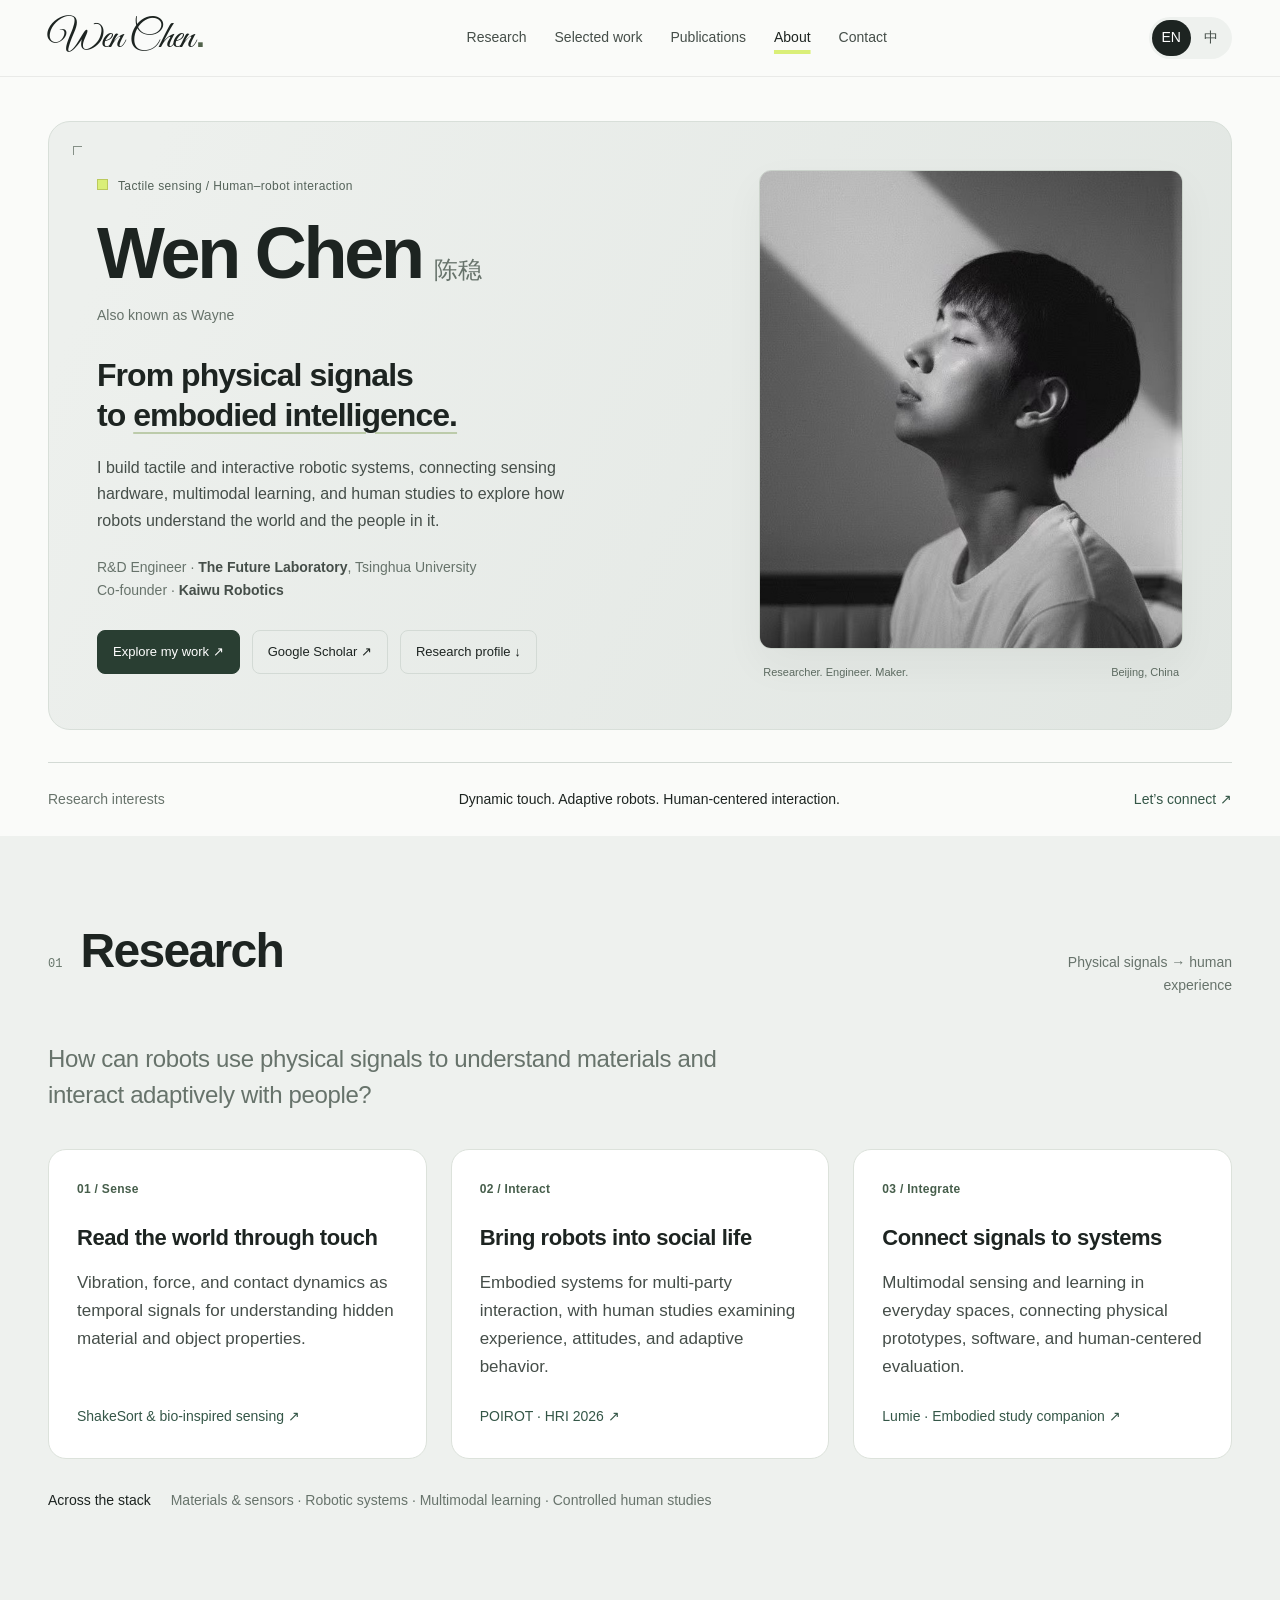
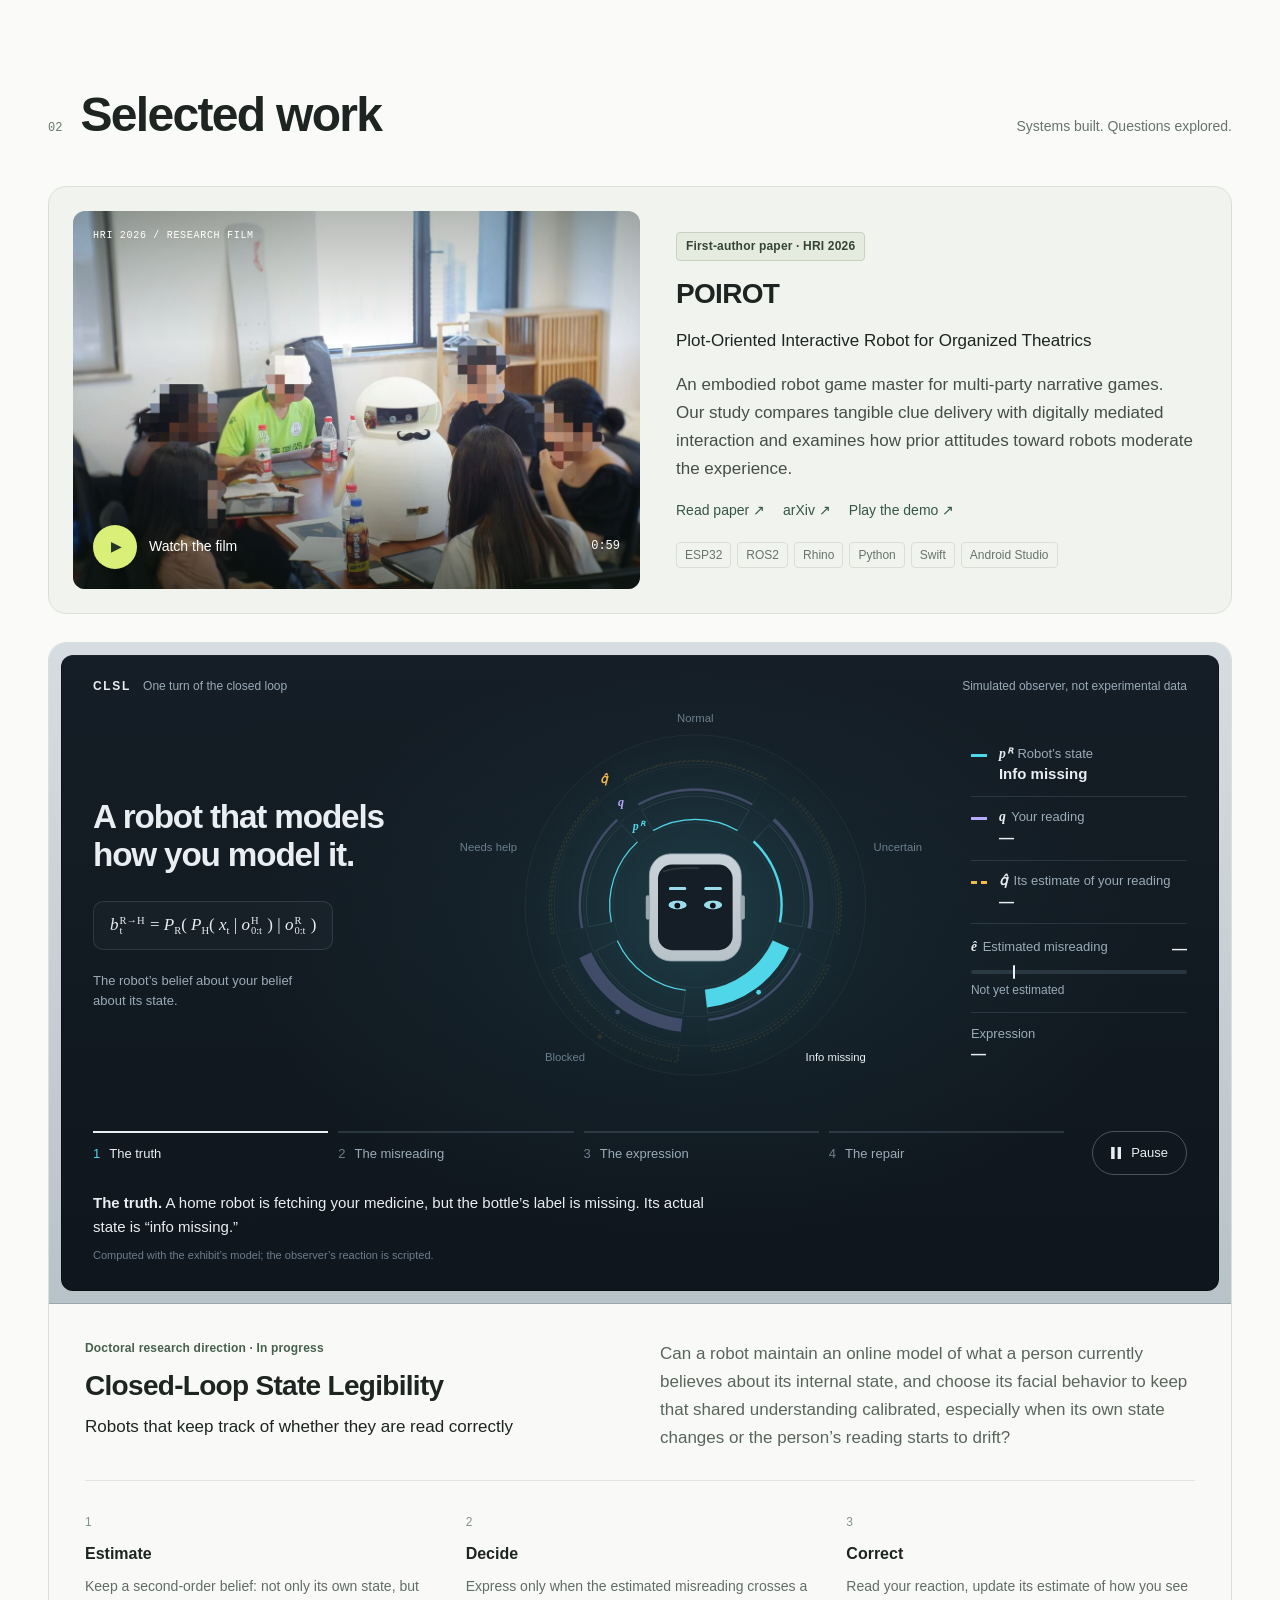
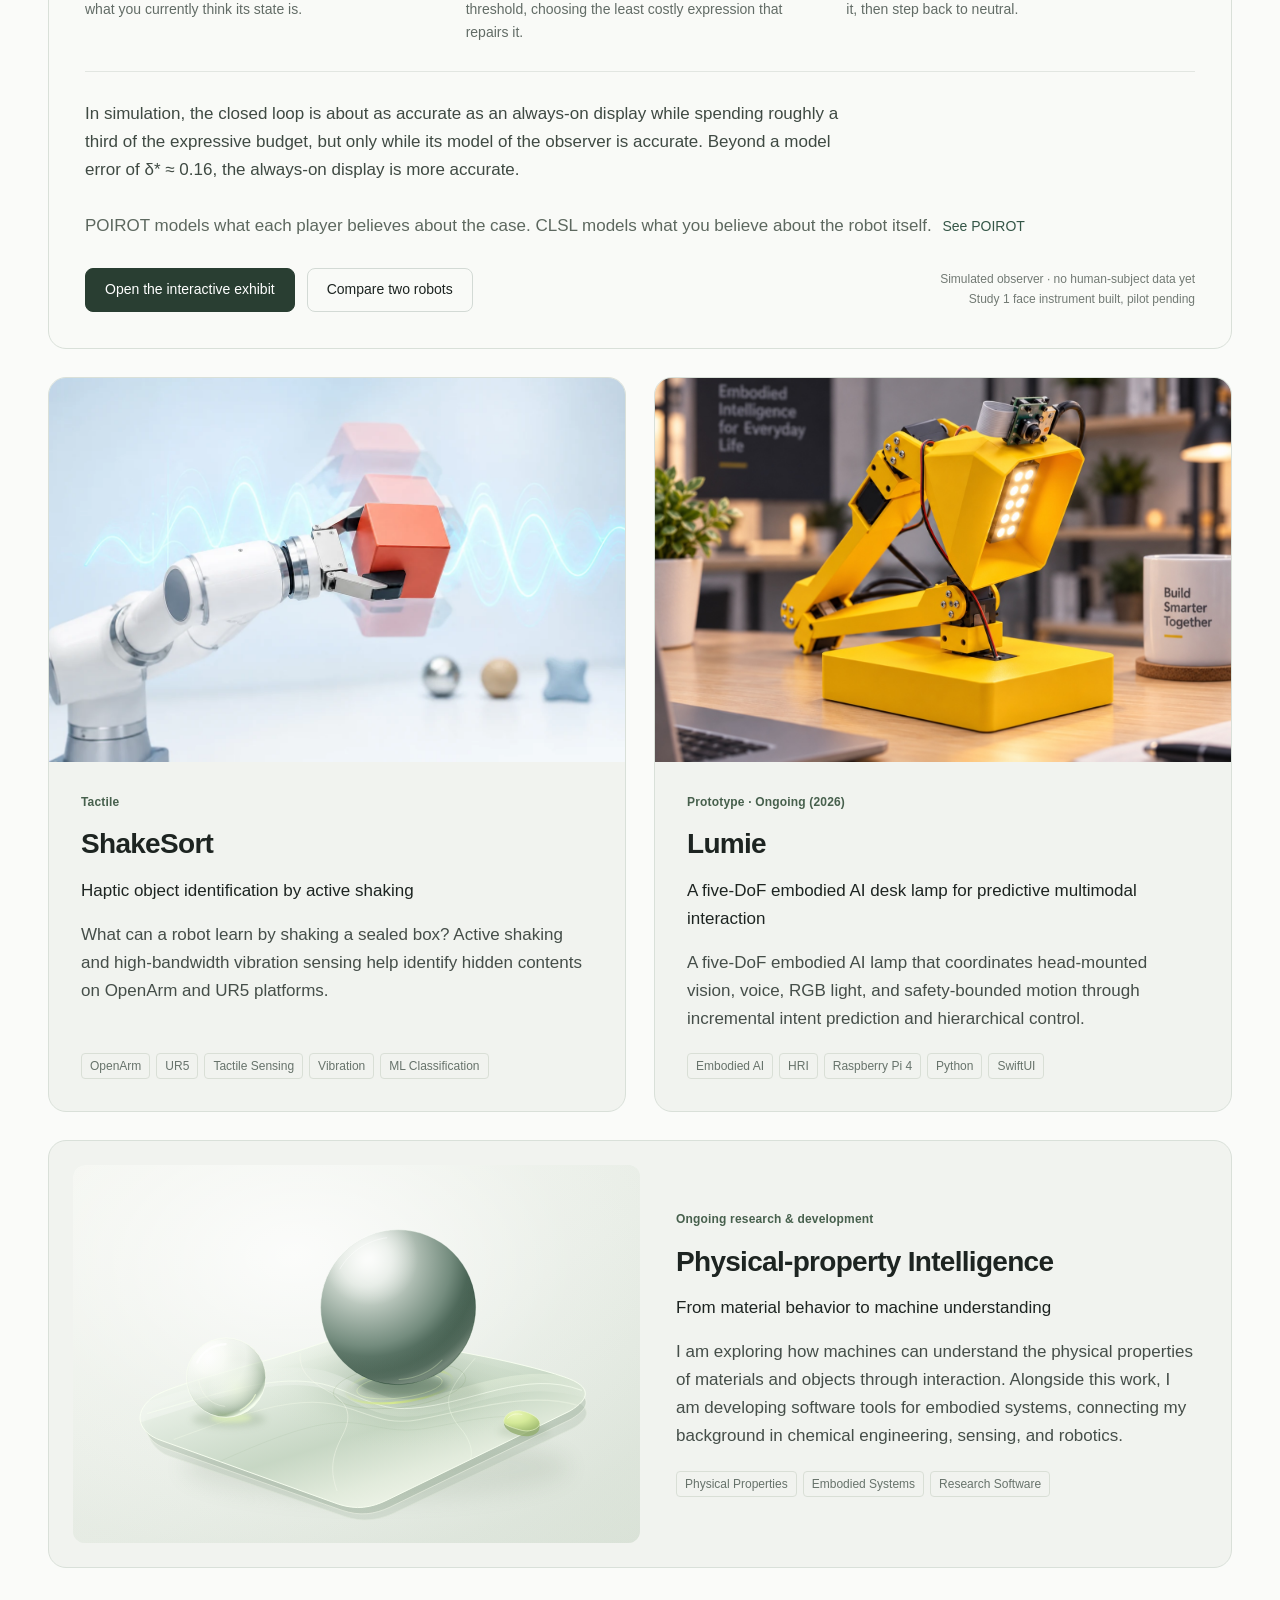
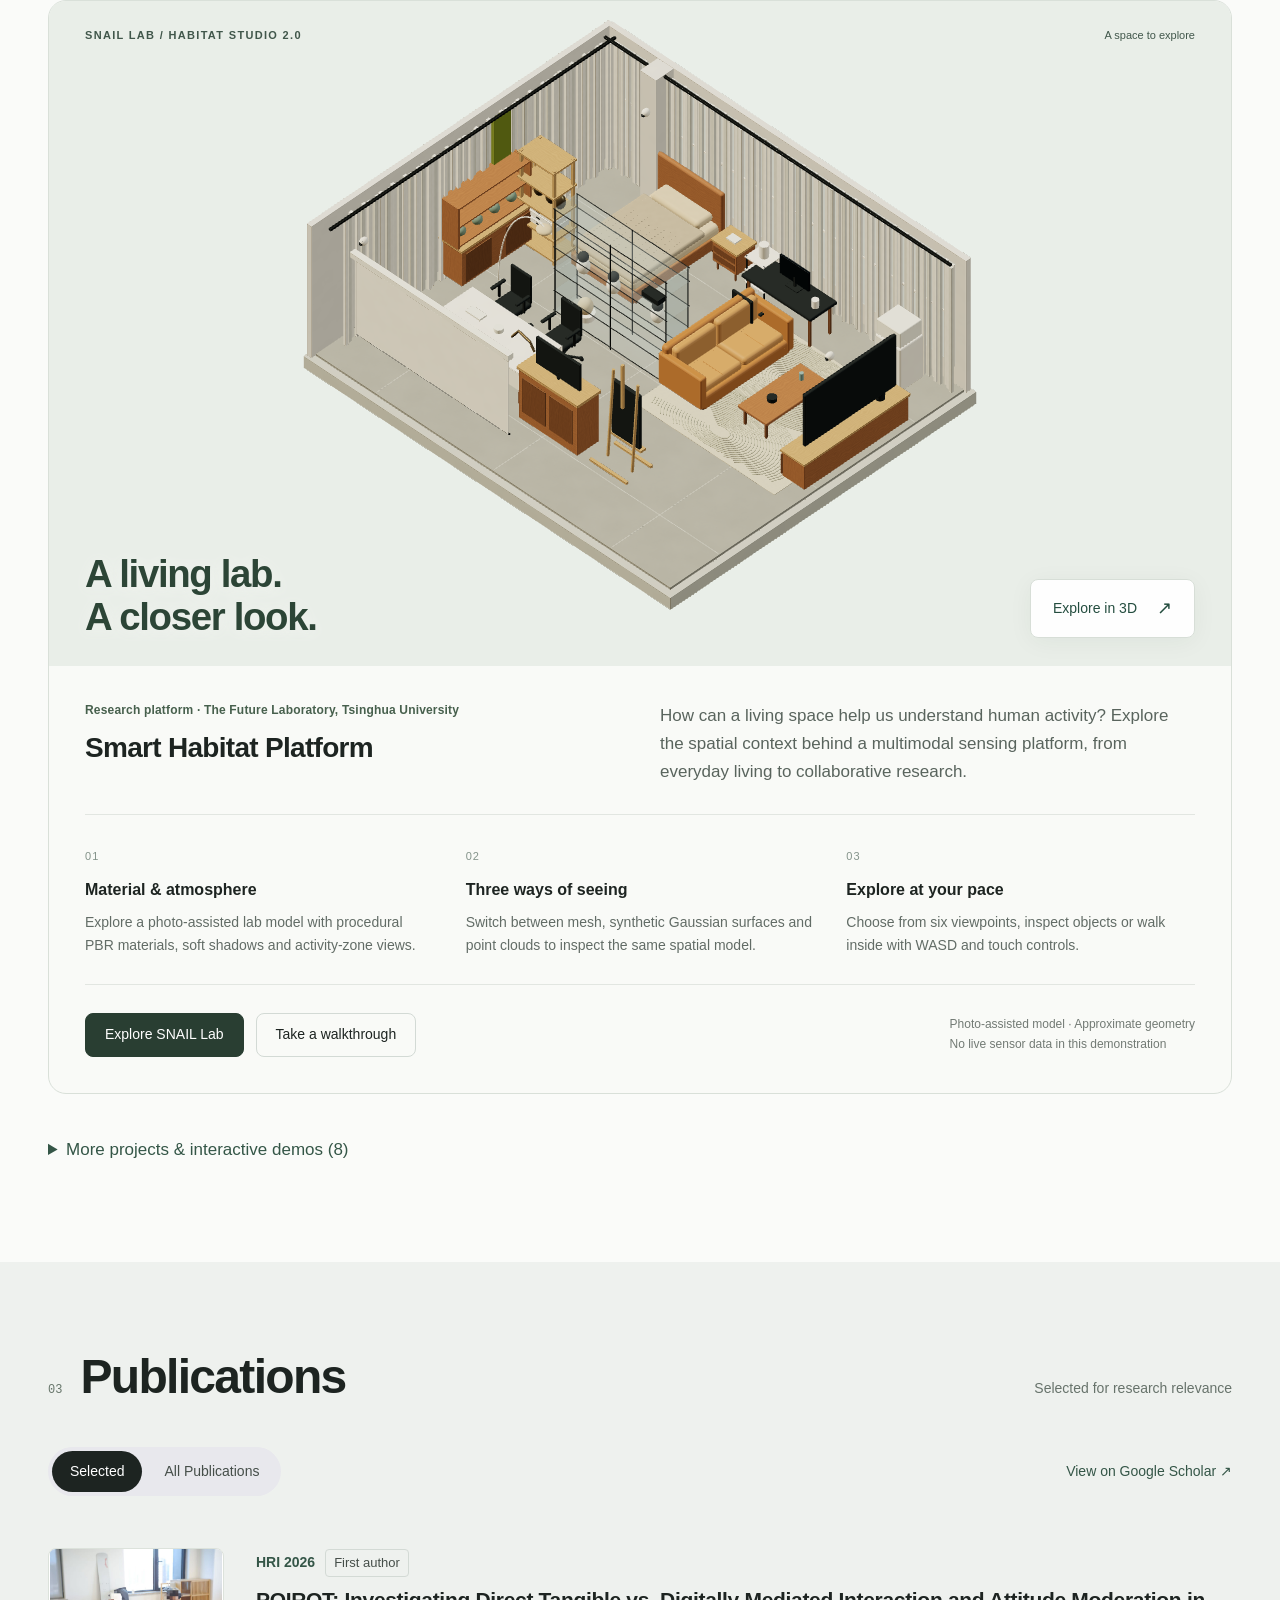
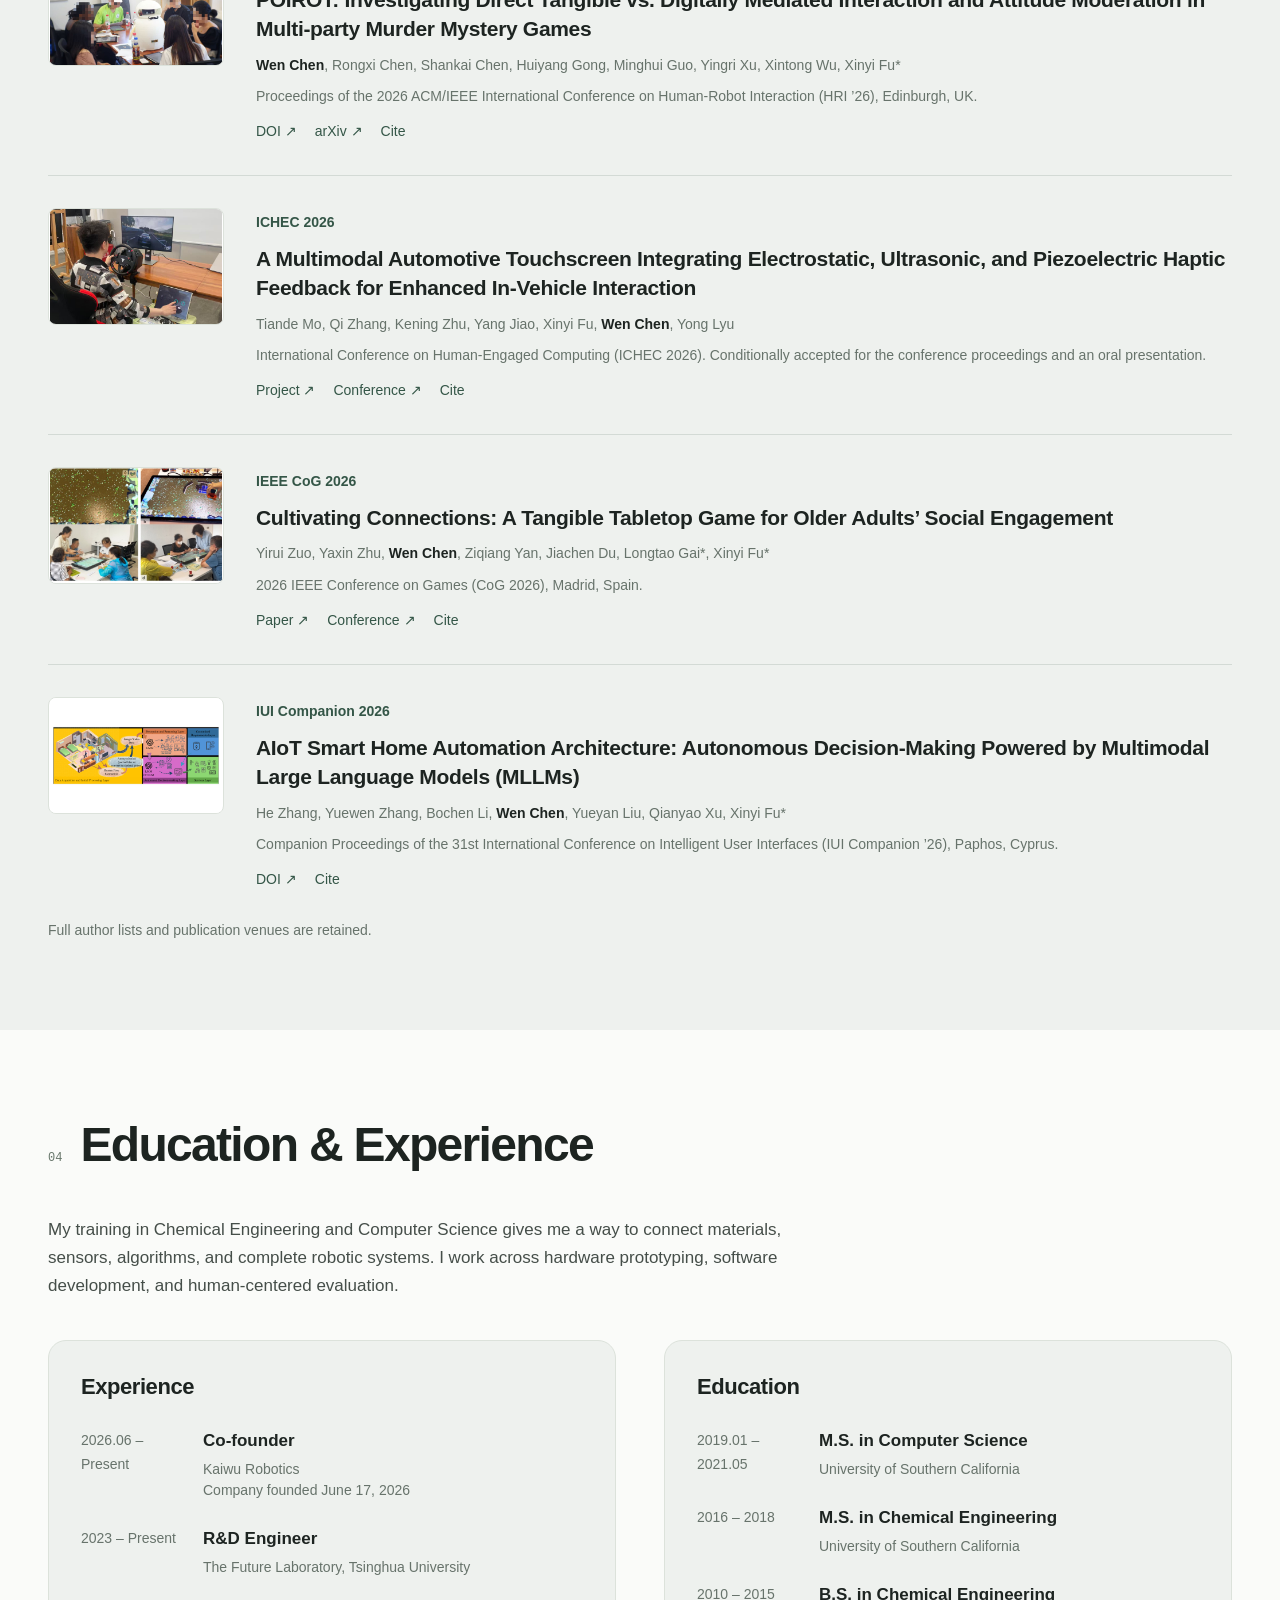
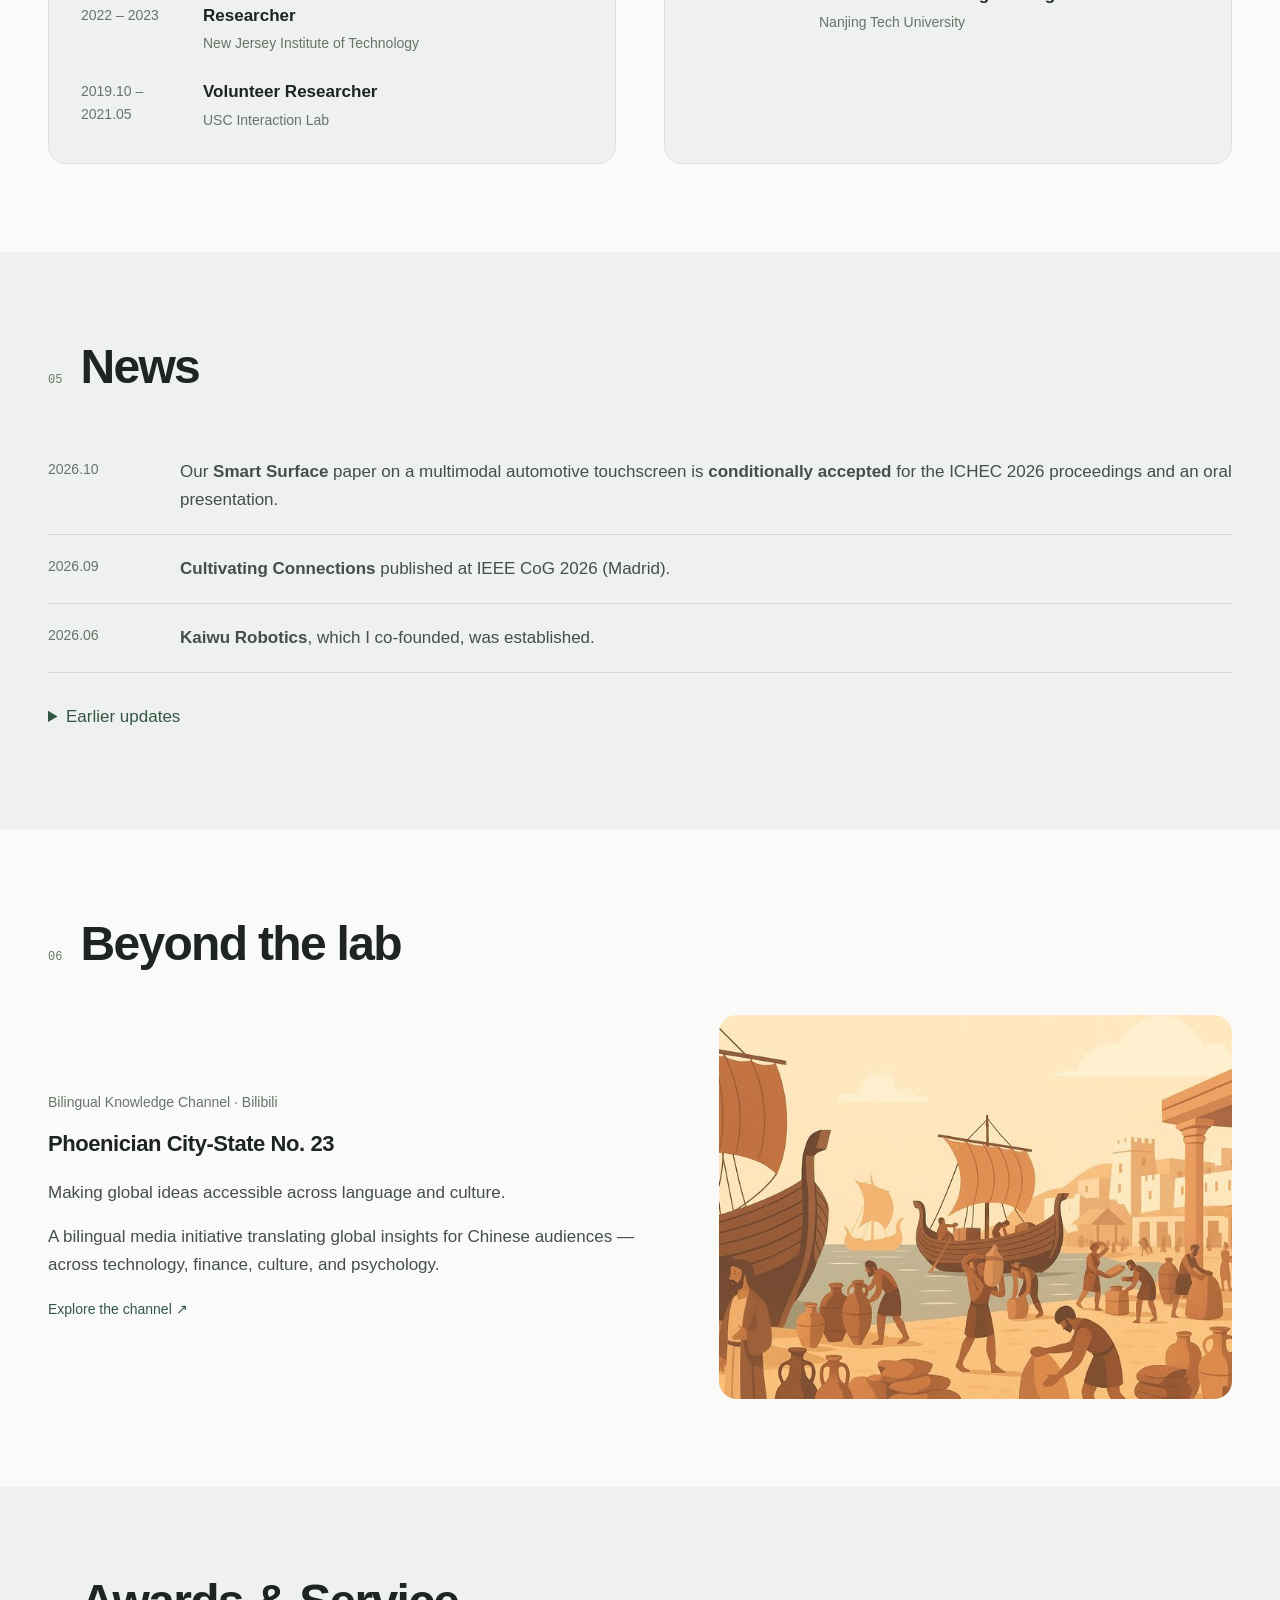
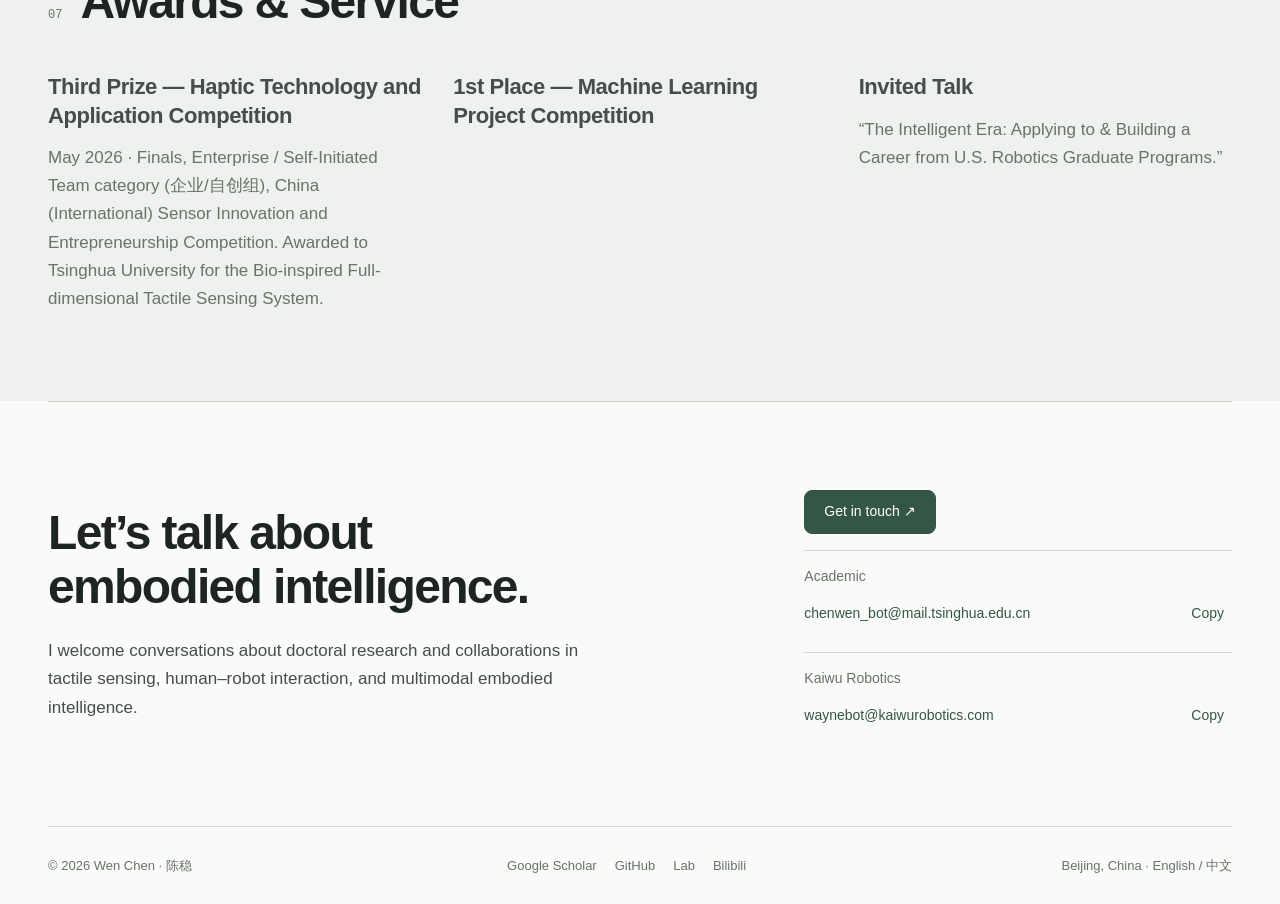
==== index.html @ b246127a "Add CLSL research exhibit after POIROT and host the interactive exhibit - Selected work: Closed-Loop" ====
<!doctype html>
<html lang="en">
<head>
  <meta charset="utf-8" />
  <meta name="viewport" content="width=device-width, initial-scale=1" />
  <title>Wen Chen | 陈稳 | Tsinghua University</title>
  <meta name="description" content="Wen Chen (陈稳, Wayne) is an R&amp;D Engineer at The Future Laboratory, Tsinghua University, and Co-founder of Kaiwu Robotics. Research in dynamic tactile sensing, embodied social intelligence, human-robot interaction, adaptive robotics, and multimodal AI." />
  <meta name="author" content="Wen Chen, 陈稳, Wayne Chen" />
  <meta name="keywords" content="Wen Chen, Chen Wen, 陈稳, Wayne Chen, Tsinghua University, The Future Laboratory, Dynamic Tactile Sensing, Haptics, Embodied Social Intelligence, Human-Robot Interaction, HRI, Adaptive Robotics, Multimodal AI, Robotics, Embodied Intelligence, POIROT, ShakeSort, Lumie, 灯仔, Closed-Loop State Legibility, CLSL, 闭环状态可读性" />
  <meta name="robots" content="index, follow" />
  <link rel="canonical" href="https://wayneusc.github.io/" />

  <!-- Open Graph / Twitter -->
  <meta property="og:type" content="profile" />
  <meta property="og:title" content="Wen Chen (陈稳) | Tsinghua University" />
  <meta property="og:description" content="R&amp;D Engineer at The Future Laboratory, Tsinghua University, and Co-founder of Kaiwu Robotics — dynamic tactile sensing, embodied social intelligence, HRI, adaptive robotics, and multimodal AI." />
  <meta property="og:url" content="https://wayneusc.github.io/" />
  <meta property="og:image" content="https://wayneusc.github.io/assets/img/og-image.jpg" />
  <meta name="twitter:card" content="summary_large_image" />
  <meta name="twitter:title" content="Wen Chen (陈稳) | Tsinghua University" />
  <meta name="twitter:description" content="R&amp;D Engineer at The Future Laboratory · Co-founder of Kaiwu Robotics · Dynamic Tactile Sensing · Embodied Social Intelligence." />
  <meta name="twitter:image" content="https://wayneusc.github.io/assets/img/og-image.jpg" />

  <!-- Icons -->
  <link rel="icon" type="image/png" sizes="32x32" href="assets/img/favicon-32.png" />
  <link rel="apple-touch-icon" href="assets/img/apple-touch-icon.png" />
  <link rel="manifest" href="site.webmanifest" />

  <link rel="preload" href="assets/fonts/signature.ttf" as="font" type="font/ttf" crossorigin />
  <link rel="stylesheet" href="assets/css/site.css?v=20260925-copy" />
  <link rel="stylesheet" href="assets/css/habitat.css?v=20261009-v2" />
  <link rel="stylesheet" href="assets/css/project-video.css?v=20260923-film" />
  <link rel="stylesheet" href="assets/css/studio.css?v=20260923-film" />
  <link rel="stylesheet" href="assets/css/tep-monitor.css?v=20260924-tep" />
  <link rel="stylesheet" href="assets/css/clsl.css?v=20261014-clsl" />

  <script type="application/ld+json">
  {
    "@context": "https://schema.org",
    "@type": "Person",
    "name": "Wen Chen",
    "alternateName": ["陈稳", "Chen Wen", "Wayne Chen"],
    "jobTitle": ["R&D Engineer", "Co-founder"],
    "affiliation": { "@type": "CollegeOrUniversity", "name": "Tsinghua University", "alternateName": "清华大学" },
    "worksFor": [
      { "@type": "Organization", "name": "The Future Laboratory, Tsinghua University" },
      { "@type": "Organization", "name": "Kaiwu Robotics", "alternateName": "北京清工开物科技有限公司", "foundingDate": "2026-06-17" }
    ],
    "url": "https://wayneusc.github.io/",
    "image": "https://wayneusc.github.io/assets/img/og-image.jpg",
    "email": ["mailto:chenwen_bot@mail.tsinghua.edu.cn", "mailto:waynebot@kaiwurobotics.com"],
    "alumniOf": ["University of Southern California", "Nanjing Tech University"],
    "address": { "@type": "PostalAddress", "addressLocality": "Beijing", "addressCountry": "China" },
    "sameAs": [
      "https://scholar.google.com/citations?user=8KDUC5oAAAAJ&hl=en",
      "https://github.com/WayneUSC"
    ],
    "knowsAbout": ["Dynamic Tactile Sensing","Haptics","Embodied Social Intelligence","Human-Robot Interaction","Adaptive Robotics","Multimodal AI","Robotics","Embodied Intelligence","Machine Learning"]
  }
  </script>
</head>
<body class="studio-page">
  <a class="skip-link" href="#home">Skip to content / 跳至正文</a>
  <div class="topbar-wrap">
    <div class="container topbar">
      <a class="brand" href="#home" aria-label="Wen Chen — Home">
        <span class="wordmark">Wen Chen</span><span class="brand-dot" aria-hidden="true">.</span>
      </a>
      <nav class="topnav" id="topnav" aria-label="Main navigation"><!-- nav links injected --></nav>
      <div class="header-controls">
        <div class="lang-toggle" id="langToggle" role="group" aria-label="Language / 语言">
          <button data-lang="en" class="active" aria-pressed="true">EN</button>
          <button data-lang="zh" aria-pressed="false">中</button>
        </div>
        <button class="nav-toggle" id="navToggle" aria-label="Menu" aria-expanded="false" aria-controls="topnav">☰</button>
      </div>
    </div>
  </div>

  <div class="container">
    <main class="content">
      <section class="intro" id="home" aria-labelledby="profileName" tabindex="-1"></section>
      <section class="section" id="research"></section>
      <section class="section" id="projects"></section>
      <section class="section" id="publications"></section>
      <section class="section" id="experience"></section>
      <section class="section" id="news"></section>
      <section class="section" id="outreach"></section>
      <section class="section" id="awards"></section>
      <section class="contact" id="contact"></section>
    </main>

    <footer class="footer" id="footer"><!-- injected --></footer>
  </div>

  <button class="back-to-top" id="backToTop" aria-label="Back to top">↑</button>
  <div id="statusMessage" class="sr-only" role="status" aria-live="polite"></div>
  <dialog id="citationDialog" aria-labelledby="citationTitle">
    <div class="dialog-head"><h2 id="citationTitle">Citation</h2><button id="closeCitation" aria-label="Close">×</button></div>
    <p id="citationText"></p>
    <button class="button primary" id="copyCitation">Copy citation</button>
  </dialog>

  <noscript>
    <div style="max-width:760px;margin:40px auto;padding:0 20px;font-family:Georgia,serif;">
      <h1>Wen Chen (陈稳 · Wayne)</h1>
      <p>R&amp;D Engineer, The Future Laboratory, Tsinghua University; Co-founder, Kaiwu Robotics, Beijing, China.
      Research in dynamic tactile sensing, embodied social intelligence,
      human-robot interaction, adaptive robotics, and multimodal AI. First author of POIROT (ACM/IEEE HRI 2026).</p>
      <p>Academic: <a href="mailto:chenwen_bot@mail.tsinghua.edu.cn">chenwen_bot@mail.tsinghua.edu.cn</a><br>
      Kaiwu Robotics: <a href="mailto:waynebot@kaiwurobotics.com">waynebot@kaiwurobotics.com</a><br>
      <a href="https://scholar.google.com/citations?user=8KDUC5oAAAAJ&hl=en">Google Scholar</a> ·
      <a href="https://github.com/WayneUSC">GitHub</a></p>
      <p><em>Enable JavaScript to view the full bilingual homepage.</em></p>
    </div>
  </noscript>

  <script src="assets/js/content.js?v=20261014-clsl" defer></script>
  <script src="assets/js/project-video.js?v=20260923-film" defer></script>
  <script src="assets/js/tep-monitor.js?v=20260925-copy" defer></script>
  <script src="assets/js/app.js?v=20261014-clsl" defer></script>
</body>
</html>
---- assets/css/site.css ----
/* Wen Chen — a quiet, systematic research portfolio.
   Shared type roles are defined once here, including responsive sizes.
   Project prominence is expressed through layout, never a different title size. */
@font-face {
  font-family: Signature;
  src: url('../fonts/signature.ttf') format('truetype');
  font-weight: 400;
  font-style: normal;
  font-display: swap;
}
:root {
  --ink: #1d1d1f;
  --text: #424245;
  --muted: #6e6e73;
  --line: #dedee2;
  --soft: #f5f5f7;
  --paper: #fff;
  --brand: #0066cc;
  --brand-dark: #004f9f;
  --sans: -apple-system, BlinkMacSystemFont, 'Segoe UI', 'PingFang SC', 'Noto Sans SC', Arial, sans-serif;
  --maxw: 1200px;
  --type-hero: 4.5rem;
  --type-section: 3rem;
  --type-project: 1.75rem;
  --type-subtitle: 1.375rem;
  --type-paper: 1.3125rem;
  --type-body: 1.0625rem;
  --type-meta: .875rem;
  --section-space: 88px;
  --card-radius: 24px;
}
* { box-sizing: border-box; }
html { scroll-behavior: smooth; scroll-padding-top: 88px; -webkit-text-size-adjust: 100%; }
body {
  margin: 0;
  color: var(--text);
  background: var(--paper);
  overflow-x: clip; /* Bound full-width decorative section backgrounds. */
  font-family: var(--sans);
  font-size: var(--type-body);
  line-height: 1.65;
  -webkit-font-smoothing: antialiased;
}
button, input { font: inherit; }
button { cursor: pointer; color: inherit; }
a, button { -webkit-tap-highlight-color: transparent; }
a { color: var(--brand); text-decoration: none; }
a:hover { text-decoration: underline; text-underline-offset: 4px; }
a:focus-visible, button:focus-visible, summary:focus-visible { outline: 3px solid var(--brand); outline-offset: 5px; }
img { display: block; max-width: 100%; }
p { margin: 0 0 16px; }
h1, h2, h3, h4 { margin-top: 0; color: var(--ink); font-family: var(--sans); }
.container { width: min(var(--maxw), calc(100% - 96px)); margin-inline: auto; }
.content { min-width: 0; }
.sr-only {
  position: absolute; width: 1px; height: 1px; padding: 0; margin: -1px;
  overflow: hidden; clip: rect(0, 0, 0, 0); white-space: nowrap; border: 0;
}
.skip-link { position: fixed; top: -100px; left: 20px; padding: 10px 20px; background: var(--ink); color: white; z-index: 100; }
.skip-link:focus { top: 12px; }
#home:focus { outline: none; }
[id^='project-'] { scroll-margin-top: 100px; }

/* One definition for each semantic title group. */
.intro h1 {
  font-size: var(--type-hero); line-height: 1.05; font-weight: 650;
  letter-spacing: -.045em; margin: 0 0 12px;
}
.section-head h2, .contact h2 {
  font-size: var(--type-section); line-height: 1.12; font-weight: 650;
  letter-spacing: -.035em; margin: 0; text-wrap: balance;
}
.proj-body h3 {
  font-size: var(--type-project); line-height: 1.2; font-weight: 650;
  letter-spacing: -.025em; margin: 0; text-wrap: balance;
}
.pillar h3, .xp-col h3, .ot-body h3, .award .ti, .dialog-head h2 {
  font-size: var(--type-subtitle); line-height: 1.3; font-weight: 600;
  letter-spacing: -.02em; margin: 0;
}
.paper-meta h3 {
  font-size: var(--type-paper); line-height: 1.4; font-weight: 600;
  letter-spacing: -.015em; margin: 8px 0 10px;
}
:lang(zh) :is(h1, h2, h3, .headline, .award .ti) { letter-spacing: 0; }

/* Light navigation and the original handwritten signature. */
.topbar-wrap {
  position: sticky; top: 0; z-index: 40;
  background: rgba(255, 255, 255, .9);
  border-bottom: 1px solid rgba(0, 0, 0, .07);
  backdrop-filter: saturate(180%) blur(20px);
  -webkit-backdrop-filter: saturate(180%) blur(20px);
}
.topbar { min-height: 76px; display: flex; align-items: center; justify-content: space-between; gap: 24px; }
.brand { display: inline-flex; align-items: baseline; color: var(--ink); white-space: nowrap; line-height: 1; }
.brand:hover { text-decoration: none; }
.wordmark { font: 400 2.5rem/1 Signature, 'Snell Roundhand', 'Brush Script MT', cursive; letter-spacing: -.025em; }
.brand-dot { color: var(--brand); font-size: 2rem; font-weight: 600; margin-left: 2px; }
.topnav { display: flex; align-items: center; gap: 28px; }
.topnav a { color: var(--text); font-size: var(--type-meta); font-weight: 500; padding: 8px 0; }
.topnav a:hover, .topnav a[aria-current] { color: var(--brand); }
.header-controls { display: flex; gap: 10px; align-items: center; }
.lang-toggle { display: flex; gap: 2px; padding: 3px; border-radius: 30px; background: var(--soft); }
.lang-toggle button { border: 0; background: transparent; border-radius: 24px; padding: 6px 10px; min-height: 36px; min-width: 36px; font-size: var(--type-meta); }
.lang-toggle .active { background: var(--ink); color: white; }
.nav-toggle { display: none; width: 42px; height: 42px; border: 0; border-radius: 50%; background: var(--soft); }

/* Hero: generous space, one photograph, a clear research identity. */
.intro { padding: 96px 0 0; scroll-margin-top: 90px; }
.intro-grid { display: grid; grid-template-columns: minmax(0, 1.45fr) minmax(0, 1fr); gap: 72px; align-items: center; }
.eyebrow, .section-kicker { color: var(--muted); font-size: var(--type-meta); font-weight: 600; margin: 0 0 20px; }
.intro h1 .zh { display: inline-block; font-size: 1.5rem; line-height: 1.3; font-weight: 500; color: var(--muted); letter-spacing: .02em; margin-left: 12px; }
.alias { color: var(--muted); font-size: var(--type-meta); margin-bottom: 28px; }
.intro .headline { font-size: 2rem; line-height: 1.25; font-weight: 600; color: var(--ink); letter-spacing: -.03em; max-width: 27ch; margin-bottom: 20px; text-wrap: balance; }
.headline em { color: var(--brand); font-style: normal; }
.intro .lead { max-width: 56ch; margin-bottom: 22px; }
.role { font-size: var(--type-meta); line-height: 1.65; color: var(--muted); margin: 0 0 28px; }
.role b { color: var(--text); font-weight: 600; }
.hero-actions { display: flex; flex-wrap: wrap; align-items: center; gap: 12px; }
.button {
  display: inline-flex; justify-content: center; align-items: center; gap: 10px;
  min-height: 44px; padding: 11px 19px; border: 1px solid var(--line); border-radius: 28px;
  background: transparent; color: var(--ink); font-size: var(--type-meta); line-height: 1.4; font-weight: 500;
  transition: background .2s ease, border-color .2s ease;
}
.button:hover { background: var(--soft); text-decoration: none; }
.button.primary { background: var(--brand); border-color: var(--brand); color: white; }
.button.primary:hover { background: var(--brand-dark); border-color: var(--brand-dark); }
.text-link { font-size: var(--type-meta); font-weight: 500; }
.portrait { margin: 0; min-width: 0; }
.portrait img { width: 100%; height: auto; aspect-ratio: 1/1.13; object-fit: cover; object-position: center 36%; border-radius: 28px; background: var(--soft); }
.portrait figcaption { display: flex; justify-content: space-between; gap: 12px; font-size: .8125rem; color: var(--muted); padding: 18px 4px 0; }
.portrait .location { white-space: nowrap; }
.research-ribbon { display: flex; align-items: center; justify-content: space-between; gap: 24px; padding: 28px 0; border-top: 1px solid var(--line); margin-top: 72px; }
.research-ribbon .label { font-size: var(--type-meta); color: var(--muted); }
.research-ribbon p { margin: 0; font-size: var(--type-meta); font-weight: 500; color: var(--ink); }
.research-ribbon a { white-space: nowrap; }

/* Repeated section rhythm; full-width neutral surfaces stay behind the content. */
.section { position: relative; padding: var(--section-space) 0; scroll-margin-top: 76px; isolation: isolate; }
.section::before { content: ''; position: absolute; inset: 0 calc((min(1200px, 100vw - 96px) - 100vw) / 2); z-index: -1; }
#research::before, #publications::before, #news::before, #awards::before { background: var(--soft); }
.section-head { display: flex; align-items: baseline; justify-content: space-between; gap: 32px; margin-bottom: 44px; }
.section-head .heading { display: flex; align-items: baseline; min-width: 0; }
.section-head .idx { display: none; }
.section-head .aside { color: var(--muted); font-size: var(--type-meta); max-width: 30ch; text-align: right; }
.research-question { max-width: 52ch; color: var(--muted); font-size: 1.5rem; line-height: 1.5; font-weight: 500; letter-spacing: -.015em; margin-bottom: 36px; }
.pillars { display: grid; grid-template-columns: repeat(3, minmax(0, 1fr)); gap: 24px; }
.pillar { padding: 30px 28px; border-radius: var(--card-radius); background: white; display: flex; flex-direction: column; align-items: flex-start; }
.pillar .pn { font-size: var(--type-meta); font-weight: 600; color: var(--brand); margin-bottom: 24px; }
.pillar h3 { margin-bottom: 16px; }
.pillar p { margin: 0 0 24px; }
.pillar .evidence { display: inline-block; font-size: var(--type-meta); font-weight: 500; margin-top: auto; }
.methods { display: flex; gap: 20px; align-items: baseline; margin-top: 30px; font-size: var(--type-meta); color: var(--muted); }
.methods strong { white-space: nowrap; color: var(--ink); font-weight: 500; }

/* Every project title has the same role, in both featured and archive cards. */
.featured-projects { display: grid; grid-template-columns: repeat(2, minmax(0, 1fr)); gap: 28px; }
.proj-card { min-width: 0; display: flex; flex-direction: column; overflow: hidden; background: var(--soft); border-radius: var(--card-radius); }
.proj-card.featured { grid-column: 1/-1; display: grid; grid-template-columns: 1fr 1fr; align-items: center; }
.proj-media { overflow: hidden; background: #ededf0; aspect-ratio: 3/2; }
.proj-media img { width: 100%; height: 100%; object-fit: contain; }
.featured .proj-media { margin: 28px 0 28px 28px; border-radius: 16px; }
.proj-body { display: flex; flex-direction: column; align-items: flex-start; gap: 16px; padding: 32px; flex: 1; min-width: 0; }
.featured .proj-body { padding: 40px; }
.proj-body .flag { color: var(--brand); font-size: var(--type-meta); line-height: 1.45; font-weight: 600; }
.proj-body .sub { color: var(--ink); font-weight: 500; }
.proj-body p { font-size: var(--type-body); line-height: 1.65; margin: 0; }
.tech { display: flex; flex-wrap: wrap; gap: 7px; padding-top: 4px; margin-top: auto; }
.tech span { color: var(--muted); background: rgba(255,255,255,.85); border-radius: 6px; padding: 3px 8px; font-size: .8125rem; line-height: 1.5; }
.project-links { display: flex; flex-wrap: wrap; gap: 18px; }
.project-links a { font-size: var(--type-meta); font-weight: 500; }
.more-projects { margin-top: 32px; }
.more-projects summary, .news-archive summary { width: fit-content; cursor: pointer; color: var(--brand); font-size: var(--type-body); font-weight: 500; padding: 10px 0; }
.proj-grid { display: grid; grid-template-columns: repeat(2, minmax(0, 1fr)); gap: 28px; margin-top: 24px; }

/* Publication titles keep their own consistent scale for longer academic text. */
.pub-tools { display: flex; justify-content: space-between; align-items: center; flex-wrap: wrap; gap: 20px; margin-bottom: 20px; }
.pub-tabs { display: flex; gap: 4px; padding: 4px; background: #e8e8ed; border-radius: 30px; }
.pub-tab { border: 0; border-radius: 26px; padding: 10px 18px; background: transparent; color: var(--text); font-size: var(--type-meta); line-height: 1.5; }
.pub-tab.active { background: var(--ink); color: white; }
.paper { display: grid; grid-template-columns: 176px minmax(0, 1fr); gap: 32px; padding: 32px 0; border-bottom: 1px solid var(--line); }
.paper:last-child { border: 0; padding-bottom: 0; }
.paper-thumb { width: 176px; aspect-ratio: 3/2; border-radius: 12px; overflow: hidden; align-self: start; background: white; }
.paper-thumb img { width: 100%; height: 100%; object-fit: contain; }
.paper-meta { min-width: 0; }
.paper-meta h3 a { color: var(--ink); }
.paper .authors { color: var(--muted); font-size: var(--type-meta); margin: 0 0 8px; }
.paper .authors b { color: var(--ink); font-weight: 600; }
.paper .venue-line { font-size: var(--type-meta); color: var(--muted); margin: 0 0 12px; }
.venue-label { color: var(--brand); font-size: var(--type-meta); font-weight: 600; }
.author-label { display: inline-block; margin-left: 10px; color: var(--text); font-size: .8125rem; padding: 2px 8px; border: 1px solid var(--line); border-radius: 6px; }
.pills { display: flex; flex-wrap: wrap; gap: 18px; align-items: center; }
.pill.link, .cite-button { color: var(--brand); font-size: var(--type-meta); font-weight: 500; border: 0; background: none; padding: 0; }
.cite-button:hover { text-decoration: underline; }
.pub-note { color: var(--muted); font-size: var(--type-meta); margin: 28px 0 0; }

/* Background and activity use the same spacing and small-title rules. */
.xp-intro { max-width: 78ch; margin-bottom: 40px; }
.xp-grid { display: grid; grid-template-columns: 1fr 1fr; gap: 48px; }
.xp-col { background: var(--soft); border-radius: var(--card-radius); padding: 32px; }
.xp-col h3 { margin-bottom: 28px; }
.tl-item { display: grid; grid-template-columns: 104px minmax(0, 1fr); gap: 18px; padding-bottom: 26px; }
.tl-item:last-child { padding-bottom: 0; }
.tl-item .when { color: var(--muted); font-size: var(--type-meta); }
.tl-item .what { color: var(--ink); font-size: var(--type-body); line-height: 1.45; font-weight: 600; margin-bottom: 5px; }
.tl-item .where { color: var(--muted); font-size: var(--type-meta); line-height: 1.5; }
.news-item { display: grid; grid-template-columns: 104px minmax(0, 1fr); gap: 28px; padding: 20px 0; border-bottom: 1px solid var(--line); }
.news-item .when { color: var(--muted); font-size: var(--type-meta); font-variant-numeric: tabular-nums; }
.news-item .what { font-size: var(--type-body); }
.news-archive { margin-top: 20px; }
.outreach { display: grid; grid-template-columns: 1.2fr 1fr; gap: 56px; align-items: center; }
.ot-body h3 { margin: 12px 0 20px; }
.ot-kicker { color: var(--muted); font-size: var(--type-meta); }
.topics, .tagline { font-size: var(--type-body); }
.ot-media img { width: 100%; aspect-ratio: 4/3; object-fit: cover; border-radius: var(--card-radius); }
.awards { display: grid; grid-template-columns: repeat(3, minmax(0, 1fr)); gap: 32px; }
.award .ic { display: none; }
.award .ti { margin-bottom: 14px; }
.award .de { color: var(--muted); font-size: var(--type-body); }
.contact { padding: var(--section-space) 0; display: grid; grid-template-columns: minmax(0, 1.6fr) minmax(0, 1fr); gap: 72px; align-items: center; scroll-margin-top: 76px; }
.contact h2 { margin-bottom: 24px; }
.contact p { max-width: 58ch; margin: 0; }
.contact-actions { display: flex; flex-direction: column; align-items: flex-start; gap: 16px; min-width: 0; }
.contact .text-link { font-weight: 400; overflow-wrap: anywhere; }
.contact-email { width:100%; min-width:0; padding-top:14px; border-top:1px solid var(--line); }
.contact-email-label { display:block; color:var(--muted); font-size:var(--type-meta); margin-bottom:4px; }
.contact-email-line { display:flex; flex-wrap:wrap; gap:4px 12px; align-items:center; justify-content:space-between; }
.contact-email-line .text-link { min-width:0; max-width:100%; }
.email-copy { flex-shrink:0; max-width:100%; white-space:normal; text-align:left; min-height:44px; padding:6px 8px; border:0; border-radius:6px; background:transparent; color:var(--brand); font:inherit; font-size:var(--type-meta); cursor:pointer; }
.email-copy:hover { background:var(--soft); }
.contact-actions > .button:first-child { background: var(--brand); border-color: var(--brand); color: white; }
.contact-actions > .button:first-child:hover { background: var(--brand-dark); }
.footer { border-top: 1px solid var(--line); display: flex; flex-wrap: wrap; justify-content: space-between; gap: 20px; padding: 28px 0; font-size: .8125rem; color: var(--muted); }
.f-links { display: flex; flex-wrap: wrap; gap: 18px; }
.footer a { color: var(--muted); }
.back-to-top { position: fixed; right: 22px; bottom: 22px; z-index: 35; width: 44px; height: 44px; border: 1px solid var(--line); border-radius: 50%; background: rgba(255,255,255,.94); color: var(--ink); opacity: 0; visibility: hidden; pointer-events: none; transition: opacity .2s ease; }
.back-to-top.show { opacity: 1; visibility: visible; pointer-events: auto; }

/* Modal headings are subtitles, not new page sections. */
dialog { width: min(650px, calc(100% - 32px)); max-width: none; border: 0; border-radius: var(--card-radius); padding: 32px; color: var(--text); box-shadow: 0 20px 80px rgba(0,0,0,.16); }
dialog::backdrop { background: rgba(0,0,0,.3); backdrop-filter: blur(4px); }
.dialog-head { display: flex; align-items: center; justify-content: space-between; gap: 24px; margin-bottom: 24px; }
.dialog-head button { flex-shrink: 0; width: 40px; height: 40px; font-size: 1.5rem; border: 0; border-radius: 50%; background: var(--soft); }
#citationText { overflow-wrap: anywhere; }

@media (max-width: 1100px) {
  .container { width: calc(100% - 64px); }
  .section::before { inset-inline: -32px; }
  .topnav { gap: 18px; }
  .intro-grid { gap: 44px; grid-template-columns: minmax(0, 1.35fr) minmax(0, 1fr); }
  .intro h1 .zh { margin-left: 8px; }
  .portrait figcaption { flex-direction: column; gap: 4px; }
  .pillar { padding: 28px 24px; }
  .featured .proj-body { padding: 32px; }
  .xp-grid { gap: 28px; }
  .tl-item { grid-template-columns: 1fr; gap: 6px; }
  .contact { gap: 48px; }
}
@media (max-width: 900px) {
  :root { --type-hero: 3.75rem; --type-section: 2.5rem; --section-space: 64px; }
  .topnav { display: none; position: absolute; inset: 76px 0 auto; flex-direction: column; align-items: stretch; gap: 0; padding: 16px 32px 24px; background: white; border-bottom: 1px solid var(--line); }
  .topnav.open { display: flex; }
  .topnav a { padding: 12px 0; font-size: 1rem; }
  .nav-toggle { display: block; }
  .intro { padding-top: 64px; }
  .intro-grid { grid-template-columns: minmax(0, 1fr) 230px; gap: 36px; }
  .intro .headline { font-size: 1.75rem; }
  .intro h1 .zh { display: block; margin: 12px 0 0; font-size: 1.25rem; }
  .research-ribbon { flex-wrap: wrap; gap: 12px 24px; margin-top: 48px; }
  .research-ribbon .label { flex-basis: 100%; }
  .pillars { grid-template-columns: 1fr; gap: 20px; }
  .pillar { padding: 30px; }
  .pillar .pn { margin-bottom: 16px; }
  .pillar p { margin-bottom: 18px; }
  .section-head { align-items: flex-start; flex-direction: column; gap: 16px; margin-bottom: 32px; }
  .section-head .aside { text-align: left; max-width: none; }
  .proj-card.featured { display: flex; }
  .featured .proj-media { margin: 0; border-radius: 0; width: 100%; }
  .featured .proj-body { padding: 32px; }
  .paper { grid-template-columns: 144px minmax(0,1fr); gap: 24px; }
  .paper-thumb { width: 144px; }
  .outreach { gap: 32px; }
  .awards { grid-template-columns: 1fr; gap: 30px; }
  .contact { grid-template-columns: 1fr; gap: 32px; }
  .contact-actions { flex-direction: row; flex-wrap: wrap; align-items: center; gap: 16px 24px; }
}
@media (max-width: 650px) {
  :root {
    --type-hero: 3rem;
    --type-section: 2rem;
    --type-project: 1.5rem;
    --type-subtitle: 1.25rem;
    --type-paper: 1.1875rem;
    --type-body: 1rem;
    --section-space: 52px;
    --card-radius: 20px;
  }
  .container { width: calc(100% - 40px); }
  .section::before { inset-inline: -20px; }
  .topbar { gap: 12px; min-height: 68px; }
  .wordmark { font-size: 2.125rem; }
  .brand-dot { font-size: 1.75rem; }
  .topnav { top: 68px; padding-inline: 20px; }
  .header-controls { gap: 6px; }
  .lang-toggle button { padding-inline: 8px; min-width: 32px; }
  .nav-toggle { width: 36px; height: 36px; }
  .intro { padding-top: 40px; }
  .intro-grid { display: flex; flex-direction: column; align-items: stretch; gap: 32px; }
  .intro h1 .zh { display: inline-block; font-size: 1.25rem; margin: 0 0 0 10px; }
  .intro .headline { font-size: 1.625rem; max-width: 28ch; margin-bottom: 20px; }
  .eyebrow { margin-bottom: 18px; }
  .alias { margin-bottom: 24px; }
  .hero-actions { gap: 10px; }
  .button { padding-inline: 16px; }
  .portrait { width: 100%; }
  .portrait img { aspect-ratio: 1.2/1; object-position: center 32%; border-radius: var(--card-radius); }
  .portrait figcaption { flex-direction: row; font-size: .8125rem; }
  .research-ribbon { margin-top: 32px; padding: 24px 0; flex-direction: column; align-items: flex-start; gap: 12px; }
  .research-question { font-size: 1.25rem; margin-bottom: 28px; }
  .section-head { margin-bottom: 28px; }
  .pillar { padding: 28px 24px; }
  .methods { flex-direction: column; gap: 8px; margin-top: 24px; }
  .featured-projects, .proj-grid { grid-template-columns: 1fr; gap: 24px; }
  .proj-body, .featured .proj-body { padding: 28px 24px; }
  .pub-tools { align-items: flex-start; flex-direction: column; gap: 18px; }
  .pub-tab { padding: 9px 16px; }
  .paper { grid-template-columns: 1fr; gap: 18px; padding: 28px 0; }
  .paper-thumb { width: 144px; }
  .paper-meta h3 { margin-top: 10px; }
  .xp-grid { grid-template-columns: 1fr; gap: 24px; }
  .xp-col { padding: 28px 24px; }
  .tl-item { grid-template-columns: 1fr; gap: 6px; }
  .news-item { grid-template-columns: 72px minmax(0,1fr); gap: 18px; padding: 18px 0; }
  .outreach { grid-template-columns: 1fr; gap: 28px; }
  .ot-media { order: -1; }
  .ot-media img { aspect-ratio: 16/10; }
  .contact-actions { flex-direction: column; align-items: flex-start; }
  .contact h2 { margin-bottom: 20px; }
  .footer { gap: 16px; }
  .back-to-top { right: 14px; bottom: 14px; }
  dialog { padding: 26px; }
}
@media (prefers-reduced-motion: reduce) {
  html { scroll-behavior: auto; }
  *, *::before, *::after { transition: none !important; animation: none !important; }
}
@media print {
  :root { --type-hero: 30pt; --type-section: 20pt; --type-project: 15pt; --type-subtitle: 12pt; --type-paper: 11pt; --type-body: 10pt; --type-meta: 9pt; --section-space: 22px; }
  .container { width: 100%; }
  .topbar-wrap, .back-to-top, .hero-actions, .pub-tabs, .cite-button, .more-projects, dialog, .skip-link, .contact-actions > .button, .email-copy { display: none !important; }
  .section::before { display: none; }
  .intro { padding: 0; }
  .intro-grid { display: grid; grid-template-columns: 1fr 130px; gap: 24px; }
  .intro .headline { font-size: 16pt; }
  .portrait img { width: 130px; height: 145px; }
  .portrait figcaption { display: none; }
  .research-ribbon { margin-top: 22px; padding: 14px 0; }
  .section-head { margin-bottom: 20px; }
  .section-head .aside { display: none; }
  .proj-card, .paper, .tl-item { break-inside: avoid; }
  .proj-card.featured { display: block; }
  .featured .proj-media { max-height: 180px; margin: 0; }
  .proj-body, .featured .proj-body, .pillar, .xp-col { padding: 16px; }
  .pillars { gap: 16px; }
  .contact { display: block; }
  .contact-actions { display:block; margin-top:14px; }
  .contact-email { padding-top:8px; border:0; }
  a { color: var(--ink); }
}
---- assets/css/habitat.css ----
/* A native spatial exhibit within the portfolio's shared type system. */
.habitat-showcase { margin-top:32px; border:1px solid #e2e5e2; border-radius:var(--card-radius); overflow:hidden; background:#fff; }
.habitat-visual { position:relative; isolation:isolate; aspect-ratio:16/9; min-height:380px; background:#edf0ea; }
.habitat-preview-canvas { display:block; width:100%; height:100%; position:absolute; inset:0; pointer-events:none; }
.habitat-visual-top, .habitat-visual-bottom { position:absolute; left:36px; right:36px; display:flex; justify-content:space-between; gap:24px; pointer-events:none; }
.habitat-visual-top { top:25px; color:#41574b; font-size:.6875rem; letter-spacing:.12em; font-weight:600; }
.habitat-visual-top span:last-child { letter-spacing:0; font-weight:400; }
.habitat-visual-bottom { bottom:28px; align-items:flex-end; }
.habitat-visual-bottom p { margin:0; font-size:clamp(1.5rem,3vw,2.5rem); line-height:1.12; font-weight:600; letter-spacing:-.035em; color:#234438; text-shadow:0 2px 14px #f1f3ef; }
.habitat-play { pointer-events:auto; display:flex; align-items:center; gap:20px; padding:13px 22px; min-height:48px; flex-shrink:0; border:1px solid #d7ded7; border-radius:28px; background:#ffffffed; color:#244d3f; font-size:.875rem; box-shadow:0 4px 24px #1735240d; }
.habitat-play:hover { background:#fff; box-shadow:0 4px 24px #1735241a; }
.habitat-play span { font-size:1.15rem; }
.habitat-load-note { position:absolute; top:45%; width:100%; padding:0 28px; text-align:center; font-size:.875rem; color:#51675b; pointer-events:none; }
.habitat-copy { padding:36px; gap:28px; }
.habitat-intro { display:grid; grid-template-columns:1fr 1fr; gap:40px; width:100%; }
.habitat-intro .flag { display:block; color:#64746a; margin-bottom:12px; }
.habitat-intro > p { margin:0; color:#59645d; }
.habitat-features { display:grid; grid-template-columns:repeat(3,minmax(0,1fr)); gap:32px; width:100%; padding:26px 0; border-block:1px solid #e2e6e1; }
.habitat-features > div > span { color:#84938a; font-size:.6875rem; letter-spacing:.1em; }
.habitat-features h4 { font-size:1rem; font-weight:600; margin:8px 0; }
.habitat-features p { color:#626c66; font-size:.875rem; margin:0; }
.habitat-actions { display:flex; flex-wrap:wrap; align-items:center; gap:12px; width:100%; }
.habitat-actions .button.primary { background:#244d3f; border-color:#244d3f; }
.habitat-actions .button.primary:hover { background:#163d2f; }
.habitat-actions > p { color:#727a74; font-size:.75rem; margin:0 0 0 auto; line-height:1.65; }
.habitat-dialog { width:min(1240px,calc(100% - 48px)); max-height:calc(100dvh - 40px); padding:0; overflow:auto; overscroll-behavior:contain; border-radius:24px; background:#fff; }
.habitat-dialog::backdrop { background:rgba(19,29,24,.48); backdrop-filter:blur(12px); }
.habitat-dialog-head { display:flex; align-items:center; justify-content:space-between; padding:22px 28px 18px; gap:20px; }
.habitat-eyebrow { display:block; font-size:.625rem; font-weight:600; letter-spacing:.13em; color:#727a74; margin-bottom:5px; }
.habitat-dialog h2 { margin:0; font-size:1.625rem; letter-spacing:-.025em; line-height:1.2; }
.habitat-close { position:sticky; right:0; width:40px; height:40px; flex-shrink:0; border:0; border-radius:50%; font-size:1.6rem; line-height:1; background:#f0f1f0; color:#3a443e; }
.habitat-toolbar { display:flex; gap:8px; align-items:center; padding:0 28px 16px; flex-wrap:wrap; }
.habitat-toolbar button { min-height:38px; padding:6px 14px; border:1px solid #dce2dd; border-radius:22px; background:#fff; color:#465c4e; font-size:.8125rem; }
.habitat-toolbar button[aria-pressed=true] { background:#244d3f; color:#fff; border-color:#244d3f; }
.habitat-view-tabs { display:flex; gap:5px; margin-right:auto; }
.habitat-toolbar select, .habitat-appearance select { min-height:38px; max-width:100%; border:1px solid #dce2dd; border-radius:8px; padding:6px 10px; font:inherit; font-size:.8125rem; background:#fff; color:#465c4e; }
.habitat-appearance { display:flex; flex-wrap:wrap; align-items:center; gap:12px; padding:12px 28px; border-top:1px solid #e4e8e3; background:#f6f7f4; }
.habitat-representations { display:flex; gap:4px; margin-right:auto; }
.habitat-appearance button { min-height:36px; padding:6px 12px; border:1px solid #dce2dd; border-radius:7px; background:#fff; color:#465c4e; font-size:.75rem; }
.habitat-appearance button[aria-pressed=true] { background:#244d3f; color:#fff; border-color:#244d3f; }
.habitat-appearance button:disabled, .habitat-appearance select:disabled { opacity:.5; cursor:not-allowed; }
.habitat-appearance label { display:flex; align-items:center; gap:9px; font-size:.6875rem; color:#647168; }
.habitat-appearance select { min-height:36px; font-size:.75rem; }
.habitat-render-note { margin:14px 0 0; font-size:.6875rem; color:#486151; line-height:1.5; }
.habitat-stage { height:clamp(260px,49dvh,600px); position:relative; background:#edf0ea; overflow:hidden; }
.habitat-stage canvas { display:block; width:100%; height:100%; touch-action:none; cursor:grab; outline-offset:-4px; }
.habitat-stage canvas:active { cursor:grabbing; }
.habitat-stage canvas:focus-visible { outline:2px solid #46705b; }
.habitat-stage-label { position:absolute; left:24px; top:18px; font-size:.625rem; color:#597363; letter-spacing:.12em; pointer-events:none; }
.habitat-stage-status { position:absolute; inset:40% 24px auto; text-align:center; font-size:.875rem; pointer-events:none; }
.habitat-zoom { display:flex; flex-direction:column; position:absolute; right:20px; bottom:20px; gap:6px; }
.habitat-zoom button, .habitat-move button { background:#fffef4e8; border:1px solid #c7d2c8; border-radius:12px; color:#345341; width:44px; height:44px; font-size:1.25rem; user-select:none; touch-action:none; }
.habitat-zoom button:hover, .habitat-move button:hover { background:#fff; }
.habitat-move { display:none; position:absolute; right:20px; bottom:20px; text-align:center; }
.habitat-move > div { display:flex; gap:5px; margin-top:5px; }
.is-walking .habitat-move { display:block; }
.is-walking .habitat-zoom { display:none; }
.habitat-viewer-bottom { padding:14px 28px 18px; }
.habitat-viewer-bottom > p:first-child { font-size:.75rem; color:#69776e; margin:0 0 16px; }
.habitat-inspector { display:grid; grid-template-columns:230px 1fr; gap:32px; padding-top:16px; border-top:1px solid #e4e8e3; }
.habitat-inspector label { display:block; font-size:.6875rem; color:#6d7870; margin-bottom:5px; }
.habitat-inspector select { max-width:100%; width:100%; min-height:38px; font:inherit; font-size:.8125rem; border-radius:9px; border:1px solid #d8dfd8; padding:7px 10px; background:#fff; color:#344e3d; }
.habitat-inspector h3 { font-size:.9375rem; font-weight:600; margin:0 0 5px; }
.habitat-inspector p { font-size:.8125rem; line-height:1.6; color:#647168; margin:0; }
.habitat-provenance { margin:15px 0 0; font-size:.6875rem; color:#7b857e; line-height:1.5; }
@media(max-width:900px) {
  .habitat-intro { grid-template-columns:1fr; gap:18px; }
  .habitat-actions > p { margin:8px 0 0; flex-basis:100%; }
}
@media(max-width:650px) {
  .habitat-visual { aspect-ratio:1; min-height:300px; }
  .habitat-visual-top, .habitat-visual-bottom { left:20px; right:20px; gap:12px; }
  .habitat-visual-top { top:20px; font-size:.5625rem; }
  .habitat-visual-bottom { bottom:20px; }
  .habitat-visual-bottom p { font-size:1.375rem; }
  .habitat-play { padding:10px 14px; gap:9px; font-size:.75rem; min-height:44px; }
  .habitat-copy { padding:26px 22px; gap:24px; }
  .habitat-features { grid-template-columns:1fr; gap:20px; padding:22px 0; }
  .habitat-features > div { display:grid; grid-template-columns:24px 1fr; column-gap:12px; }
  .habitat-features > div > span { grid-row:1/3; padding-top:2px; }
  .habitat-features h4 { margin:0 0 5px; }
  .habitat-dialog { width:calc(100% - 16px); max-height:calc(100dvh - 16px); border-radius:18px; }
  .habitat-dialog-head { padding:16px; }
  .habitat-toolbar { padding:0 16px 12px; gap:6px; }
  .habitat-toolbar button { padding:6px 10px; font-size:.75rem; }
  .habitat-view-tabs { gap:4px; }
  .habitat-toolbar select { font-size:.75rem; padding:6px; }
  .habitat-appearance { padding:10px 16px; gap:8px; }
  .habitat-representations { flex-basis:100%; }
  .habitat-representations button { flex:1; }
  .habitat-stage { height:42dvh; min-height:260px; }
  .habitat-stage-label { left:16px; font-size:.5625rem; }
  .habitat-viewer-bottom { padding:12px 16px 16px; }
  .habitat-inspector { grid-template-columns:1fr; gap:12px; }
  .habitat-inspector > div:first-child { display:flex; align-items:center; gap:12px; }
  .habitat-inspector label { flex-shrink:0; margin:0; }
  .habitat-inspector select { min-width:0; }
  .habitat-provenance { font-size:.625rem; }
}
@media print {
  .habitat-play, .habitat-actions { display:none!important; }
  .habitat-showcase { break-inside:avoid; }
  .habitat-visual { min-height:200px; max-height:200px; }
}
---- assets/css/project-video.css ----
/* A deliberate play action loads the full-resolution, original-length film. */
.project-film-trigger { position:relative; display:block; width:100%; height:100%; min-height:44px; border:0; padding:0; color:#fff; background:#18201c; text-align:left; isolation:isolate; }
.project-film-trigger::after { content:''; position:absolute; inset:0; background:linear-gradient(180deg,#0c180c4d,transparent 35%,#10201612 60%,#09130999); pointer-events:none; }
.project-film-trigger img { display:block; width:100%; height:100%; object-fit:cover; transition:transform .35s ease; }
.project-film-trigger:hover img { transform:scale(1.025); }
.project-film-trigger:focus-visible { outline:3px solid #b9cf60; outline-offset:-5px; }
.film-label { position:absolute; left:20px; top:18px; z-index:1; font:500 .625rem/1.4 ui-monospace,SFMono-Regular,Consolas,monospace; letter-spacing:.07em; }
.film-watch { position:absolute; bottom:20px; left:20px; right:20px; z-index:1; display:flex; align-items:center; gap:12px; font-size:.875rem; font-weight:500; }
.film-play-icon { display:grid; place-items:center; width:44px; height:44px; flex-shrink:0; padding-left:2px; border-radius:50%; background:#daef78; color:#233524; font-size:.875rem; }
.film-duration { margin-left:auto; font:400 .75rem/1.4 ui-monospace,SFMono-Regular,Consolas,monospace; }
.project-video-dialog { width:min(1100px,calc(100% - 40px)); max-height:calc(100dvh - 32px); padding:0; overflow:auto; overscroll-behavior:contain; color:#35433a; border-radius:18px; background:#fafbf8; box-shadow:0 24px 120px #0c170b55; }
.project-video-dialog::backdrop { background:#0d160fd9; backdrop-filter:blur(12px); }
.film-header { display:flex; align-items:center; justify-content:space-between; gap:24px; padding:22px 28px; }
.film-header h2 { font-size:1.5rem; letter-spacing:-.02em; line-height:1.25; margin:4px 0 0; }
.film-header p { margin:0; font-size:.6875rem; color:#667361; letter-spacing:.045em; }
.film-header button { width:44px; height:44px; border:1px solid #d7dfd2; background:#edf1e8; border-radius:50%; flex-shrink:0; font-size:1.6rem; }
.film-video { display:block; width:100%; aspect-ratio:16/9; max-height:67dvh; background:#0c120e; object-fit:contain; }
.film-footer { padding:20px 28px; display:flex; justify-content:space-between; align-items:flex-start; gap:28px; }
.film-footer p { margin:0; font-size:.875rem; max-width:65ch; }
.film-footer .film-caption-note { color:#6c7965; margin-top:8px; font-size:.75rem; }
.film-footer a { flex-shrink:0; color:#365232; font-size:.8125rem; text-decoration:underline; text-underline-offset:4px; }
.film-playback-note { padding:0 28px; margin:0; color:#52604c; font-size:.8125rem; }
.film-playback-note:empty { display:none; }
@media(max-width:650px) {
  .film-label { left:16px; top:16px; font-size:.5625rem; }
  .film-watch { left:16px; right:16px; bottom:16px; gap:10px; font-size:.8125rem; }
  .project-video-dialog { width:calc(100% - 16px); max-height:calc(100dvh - 16px); border-radius:14px; }
  .film-header { padding:16px; gap:12px; }
  .film-header h2 { font-size:1.25rem; }
  .film-header p { font-size:.625rem; }
  .film-footer { padding:16px; flex-direction:column; gap:14px; }
  .film-footer p { font-size:.8125rem; }
  .film-playback-note { padding-inline:16px; }
}
@media(prefers-reduced-motion:reduce) { .project-film-trigger img { transition:none; } .project-film-trigger:hover img { transform:none; } }
@media print { .film-watch, .film-label, .project-film-trigger::after { display:none; } .project-film-trigger { height:180px; } }
---- assets/css/studio.css ----
/* Silver, graphite and a small signal-yellow accent: an editorial research folio.
   Shared type sizes and the portfolio's content order remain in site.css. */
@media screen {
  body.studio-page {
    --ink:#1d2421; --text:#454e49; --muted:#67736b; --line:#d3dad5;
    --soft:#eef1ee; --paper:#fafbf9; --brand:#345647; --brand-dark:#203d30;
    --accent:#daef78; --card-radius:18px;
  }
  .studio-page .topbar-wrap { background:rgba(250,251,249,.92); }
  .studio-page .brand-dot { color:#51624b; }
  .studio-page .topnav a[aria-current] { color:var(--ink); text-decoration:underline; text-decoration-color:var(--accent); text-decoration-thickness:4px; text-underline-offset:8px; }
  .studio-page .intro { padding-top:44px; }
  .studio-page .intro-grid { position:relative; padding:48px; gap:48px; border:1px solid #d8dfd9; border-radius:22px; background:linear-gradient(115deg,#edf0ed 8%,#e1e6e2 100%); }
  .studio-page .intro-grid::before { content:''; position:absolute; left:24px; top:24px; width:8px; height:8px; border-top:1px solid #859087; border-left:1px solid #859087; }
  .studio-page .eyebrow { font-size:.75rem; font-weight:500; letter-spacing:.03em; color:#546259; }
  .studio-page .eyebrow::before { content:''; display:inline-block; width:9px; height:9px; margin-right:10px; background:var(--accent); border:1px solid #bbc95d; }
  .studio-page .intro .headline em { color:var(--ink); text-decoration:underline; text-decoration-color:#bccbaa; text-decoration-thickness:2px; text-underline-offset:6px; }
  .studio-page .intro .lead { font-size:1rem; }
  .studio-page .portrait { position:relative; }
  .studio-page .portrait img { border-radius:12px; border:1px solid #cbd3cb; box-shadow:0 16px 40px #2735290c; }
  .studio-page .portrait figcaption { padding-top:14px; font-size:.6875rem; color:#5c6a60; }
  .studio-page .button { border-radius:8px; }
  .studio-page .hero-actions .button { font-size:.8125rem; padding:11px 15px; }
  .studio-page .button.primary { color:#fff; background:#293e32; border-color:#293e32; }
  .studio-page .button.primary:hover { background:#1d3025; border-color:#1d3025; }
  .studio-page .research-ribbon { margin-top:32px; padding:25px 0; }
  .studio-page .section-head .heading { gap:18px; }
  .studio-page .section-head .idx { display:inline-block; color:#67766b; font:400 .75rem/1.4 ui-monospace,SFMono-Regular,Consolas,monospace; padding-bottom:5px; }
  .studio-page .pillar, .studio-page .xp-col { border:1px solid #dce2db; }
  .studio-page .pillar .pn { color:#465e4b; font-size:.75rem; letter-spacing:.025em; }
  .studio-page .proj-card { border:1px solid #d9e0d9; background:#f1f3ef; }
  .studio-page .proj-media { background:#e8ede7; }
  .studio-page .featured .proj-media { margin:24px 0 24px 24px; border-radius:12px; }
  .studio-page .featured .proj-body { padding:36px; }
  .studio-page .proj-body .flag { color:#47604d; font-size:.75rem; letter-spacing:.015em; }
  .studio-page .has-film .flag { padding:5px 9px; border:1px solid #c9d0bf; border-radius:4px; color:#344535; background:#e6ebdf; }
  .studio-page .tech { gap:6px; }
  .studio-page .tech span { background:transparent; padding:3px 8px; border:1px solid #d9dfd6; font-size:.75rem; border-radius:4px; }
  .studio-page .project-links a { text-underline-offset:4px; }
  .studio-page .habitat-showcase { border-color:#d9e0d9; background:#f9faf7; }
  .studio-page .habitat-visual, .studio-page .habitat-stage { background:#e9eee8; }
  .studio-page .habitat-actions .button.primary { background:#293e32; border-color:#293e32; }
  .studio-page .habitat-play { border-radius:8px; }
  .studio-page .habitat-visual-bottom p { color:#2c4536; }
  .studio-page .paper-thumb { border:1px solid #dce2db; border-radius:8px; }
  .studio-page .author-label { border-radius:4px; }
  .studio-page .contact { border-top:1px solid #cdd5ce; }
  @media(max-width:1000px) {
    .studio-page .intro-grid { padding:36px; gap:30px; }
    .studio-page .hero-actions { gap:8px; }
  }
  @media(max-width:900px) {
    .studio-page .intro-grid { grid-template-columns:minmax(0,1fr) 230px; }
    .studio-page .featured .proj-media { margin:0; border-radius:0; }
    .studio-page .featured .proj-body { padding:32px; }
  }
  @media(max-width:650px) {
    body.studio-page { --card-radius:16px; }
    .studio-page .intro { padding-top:24px; }
    .studio-page .intro-grid { padding:28px 22px 22px; border-radius:18px; gap:30px; }
    .studio-page .intro-grid::before { top:14px; left:12px; width:6px; height:6px; }
    .studio-page .eyebrow { font-size:.6875rem; letter-spacing:0; margin-bottom:20px; }
    .studio-page .intro h1 { font-size:var(--type-hero); }
    .studio-page .intro .lead { font-size:1rem; }
    .studio-page .hero-actions .button { min-height:44px; padding:11px 12px; }
    .studio-page .portrait img { border-radius:10px; }
    .studio-page .portrait figcaption { flex-wrap:wrap; gap:5px 10px; }
    .studio-page .section-head .heading { gap:12px; }
    .studio-page .section-head .idx { font-size:.6875rem; }
    .studio-page .featured .proj-body { padding:28px 24px; }
  }
}
---- assets/css/tep-monitor.css ----
/* The two entry controls inherit the portfolio; all viewer styles are scoped. */
.project-study-trigger { display:block; position:relative; width:100%; height:100%; min-height:44px; aspect-ratio:3/2; padding:0; overflow:hidden; border:0; background:#eff2e9; text-align:left; cursor:pointer; }
.project-study-trigger img { display:block; width:100%; height:100%; object-fit:cover; }
.project-study-trigger:focus-visible { outline:3px solid #548468; outline-offset:-5px; }
.project-study-link { display:inline-flex; align-items:center; min-height:44px; padding:0; border:0; border-radius:0; background:transparent; color:inherit; font:inherit; font-size:var(--type-meta,.8125rem); text-decoration:underline; text-underline-offset:4px; cursor:pointer; }
.project-study-link:focus-visible { outline:2px solid #548468; outline-offset:4px; }
#project-tep .project-links { align-items:center; gap:6px 18px; }
#project-tep .project-links a { display:inline-flex; align-items:center; min-height:44px; }
.tep-monitor-dialog { --tep-ink:#28322e; --tep-muted:#626d63; --tep-rule:#dfe3de; color:var(--tep-ink); background:#f6f7f5; width:min(1160px,calc(100% - 40px)); max-width:none; max-height:calc(100dvh - 32px); padding:0; border:1px solid #dce1d9; border-radius:22px; box-shadow:0 30px 120px #15201955; overflow:hidden; overscroll-behavior:contain; font-family:-apple-system,BlinkMacSystemFont,"Segoe UI",sans-serif; }
.tep-monitor-dialog::backdrop { background:#17221dc9; backdrop-filter:blur(12px); }
.tep-monitor-dialog *, .tep-monitor-dialog *::before, .tep-monitor-dialog *::after { box-sizing:border-box; }
.tep-monitor-dialog [hidden] { display:none !important; }
.tep-monitor-dialog button, .tep-monitor-dialog input, .tep-monitor-dialog select { font:inherit; }
.tep-monitor-dialog button, .tep-monitor-dialog select { cursor:pointer; }
.tep-monitor-dialog button:focus-visible, .tep-monitor-dialog select:focus-visible, .tep-monitor-dialog input:focus-visible, .tep-monitor-dialog summary:focus-visible { outline:3px solid #548468; outline-offset:3px; }
.tep-monitor-dialog h2, .tep-monitor-dialog h3, .tep-monitor-dialog p, .tep-monitor-dialog figure { margin:0; }
.tep-shell { display:flex; flex-direction:column; max-height:calc(100dvh - 34px); min-width:0; }
.tep-header { display:flex; flex:none; align-items:flex-start; gap:24px; padding:28px 32px 23px; background:#fcfdfb; border-bottom:1px solid var(--tep-rule); }
.tep-heading { flex:1; min-width:0; }
.tep-header .tep-kicker { color:#626d63; font-size:.75rem; font-weight:600; letter-spacing:.12em; line-height:1.5; margin-bottom:10px; }
.tep-header h2 { max-width:24ch; font-size:clamp(1.5rem,2.8vw,2rem); line-height:1.12; letter-spacing:-.045em; font-weight:600; color:#252d28; }
.tep-header .tep-intro { max-width:76ch; font-size:.8125rem; line-height:1.55; color:var(--tep-muted); margin-top:12px; }
.tep-close { display:grid; place-items:center; flex:none; width:42px; height:42px; padding:0; border:1px solid #d9dfd6; border-radius:50%; color:#344338; background:#f0f3ed; font-size:1.625rem !important; line-height:1; }
.tep-close:hover { background:#e4eadf; }
.tep-body { padding:0 32px 26px; overflow:auto; overflow-x:hidden; overscroll-behavior:contain; scrollbar-gutter:stable; min-width:0; }
.tep-history { display:flex; flex-wrap:wrap; align-items:center; gap:8px 18px; padding:18px 0; color:#626d63; font-size:.75rem; line-height:1.5; }
.tep-history span + span { color:#41664f; }
.tep-loading { display:flex; align-items:center; justify-content:space-between; gap:20px; min-height:150px; padding:24px; border:1px solid var(--tep-rule); background:#fff; border-radius:14px; color:var(--tep-muted); font-size:.875rem; }
.tep-workspace { min-width:0; }
.tep-controls { display:grid; grid-template-columns:minmax(0,1.3fr) minmax(270px,.8fr); align-items:end; gap:20px; padding:18px 20px; background:#fff; border:1px solid var(--tep-rule); border-radius:14px; }
.tep-label { display:block; color:#626d63; font-size:.75rem; letter-spacing:.12em; font-weight:600; line-height:1.4; margin-bottom:8px; }
.tep-fault-field { min-width:0; }
.tep-fault-field select { display:block; width:100%; max-width:100%; min-height:42px; padding:9px 30px 9px 12px; border:1px solid #d8dfd5; border-radius:8px; background:#f6f8f3; color:#344137; font-size:.8125rem; text-overflow:ellipsis; }
.tep-kappa-field { min-width:0; margin:0; padding:0; border:0; }
.tep-kappa-field legend { padding:0; }
.tep-segments { display:grid; grid-template-columns:repeat(3,minmax(0,1fr)); gap:4px; padding:4px; background:#eef1eb; border-radius:9px; }
.tep-segments button { min-width:0; min-height:34px; padding:7px 9px; border:0; border-radius:6px; background:transparent; color:#626d63; font-size:.75rem; white-space:nowrap; }
.tep-segments button[aria-pressed="true"] { color:#fff; background:#354e3d; box-shadow:0 1px 4px #20332622; }
.tep-model-note { padding:11px 3px 16px; color:var(--tep-muted); font-size:.8125rem; line-height:1.6; }
.tep-summary { display:grid; grid-template-columns:repeat(2,minmax(0,1fr)); gap:12px; }
.tep-summary-card { padding:16px 18px; border:1px solid #d9e2d8; border-radius:13px; background:#edf3ed; min-width:0; }
.tep-summary-process { background:#f4f0e7; border-color:#e8e0cf; }
.tep-summary-head { display:flex; align-items:center; justify-content:space-between; gap:14px; }
.tep-summary-head h3 { color:#42644d; font-size:.8125rem; font-weight:500; line-height:1.35; letter-spacing:0; }
.tep-summary-process h3 { color:#82652f; }
.tep-rate { color:#2d5d40; font-size:1.75rem; font-weight:500; line-height:1.1; letter-spacing:-.055em; font-variant-numeric:tabular-nums; white-space:nowrap; }
.tep-summary-process .tep-rate { color:#8a682c; }
.tep-rate-definition { margin-top:8px !important; color:#626d63; font-size:.75rem; line-height:1.4; }
.tep-rate-comparison { margin-top:7px !important; color:#5e695f; font-size:.75rem; font-variant-numeric:tabular-nums; line-height:1.5; }
.tep-summary-note { padding:10px 3px 20px; max-width:100ch; color:#626d63; font-size:.75rem; line-height:1.6; }
.tep-playback { display:grid; grid-template-columns:78px minmax(0,1fr) 104px; align-items:center; gap:15px; padding:14px 16px; background:#fff; border:1px solid var(--tep-rule); border-radius:12px; }
.tep-button { min-height:40px; padding:9px 17px; border:1px solid #d2ddce; border-radius:8px; color:#314d39; background:#edf3e9; font-size:.75rem !important; white-space:nowrap; }
.tep-button:hover { background:#e1ebda; }
.tep-play { min-width:74px; padding-inline:9px; }
.tep-time { color:#536251; font-size:.75rem; font-variant-numeric:tabular-nums; text-align:right; white-space:nowrap; }
.tep-scrubber { display:block; min-width:0; width:100%; height:34px; margin:0; padding:0; accent-color:#466951; cursor:pointer; }
.tep-plot-legend { display:flex; flex-wrap:wrap; align-items:center; gap:8px 20px; padding:17px 3px 13px; color:#626d63; font-size:.75rem; line-height:1.5; }
.tep-legend-limit::before, .tep-legend-onset::before { content:''; display:inline-block; width:19px; border-top:1px dashed #8b6c51; vertical-align:middle; margin-right:7px; }
.tep-legend-onset::before { width:0; height:10px; border-top:0; border-left:1px dashed #899889; }
.tep-legend-scale { margin-left:auto; }
.tep-plots { display:grid; grid-template-columns:repeat(2,minmax(0,1fr)); gap:12px; min-width:0; }
.tep-plot { min-width:0; padding:15px 13px 7px; background:#fff; border:1px solid var(--tep-rule); border-radius:13px; }
.tep-plot figcaption { display:flex; align-items:flex-start; justify-content:space-between; gap:10px; padding:0 5px 7px; min-height:47px; }
.tep-plot-label { min-width:0; }
.tep-plot h3 { color:#3a5944; font-size:.9375rem; line-height:1.15; font-weight:600; letter-spacing:-.025em; }
.tep-plot-process h3 { color:#8c6a2f; }
.tep-plot-baseline h3 { color:#5e6a79; }
.tep-plot p { color:#626d63; font-size:.75rem; line-height:1.4; margin-top:5px; }
.tep-current-value { flex:none; color:#626d63; font-size:.75rem; font-variant-numeric:tabular-nums; line-height:1.5; }
.tep-chart { display:block; width:100%; height:150px; max-width:100%; }
.tep-interpretation { padding:17px 3px 19px; font-size:.8125rem; line-height:1.75; color:#626d63; max-width:116ch; }
.tep-methods { border-top:1px solid var(--tep-rule); padding-top:17px; }
.tep-methods summary { width:fit-content; max-width:100%; color:#596854; cursor:pointer; font-size:.75rem; line-height:1.6; }
.tep-methods-copy { padding-top:12px; display:grid; grid-template-columns:repeat(3,minmax(0,1fr)); gap:23px; }
.tep-methods-copy p { color:#626d63; font-size:.8125rem; line-height:1.8; }
.tep-sources { display:flex; flex-wrap:wrap; gap:10px 24px; padding-top:15px; }
.tep-sources a { color:#466441; font-size:.75rem; text-decoration:underline; text-underline-offset:3px; line-height:1.6; }
.tep-sources p { flex-basis:100%; color:#626d63; font-size:.8125rem; line-height:1.6; }
@media(max-width:760px) {
  .tep-monitor-dialog { width:calc(100% - 16px); max-height:calc(100dvh - 16px); border-radius:16px; }
  .tep-shell { max-height:calc(100dvh - 18px); }
  .tep-header { padding:21px 18px 19px; gap:14px; }
  .tep-header h2 { font-size:1.5rem; max-width:25ch; }
  .tep-header .tep-intro { font-size:.8125rem; }
  .tep-body { padding:0 17px 20px; scrollbar-gutter:auto; }
  .tep-controls { grid-template-columns:minmax(0,1fr); padding:15px; gap:16px; }
  .tep-kappa-field .tep-label { font-size:.75rem; }
  .tep-summary-card { padding:13px; }
  .tep-summary-head { gap:7px; flex-wrap:wrap; }
  .tep-summary-head h3 { font-size:.75rem; width:100%; }
  .tep-rate { font-size:1.625rem; }
  .tep-rate-definition { min-height:2.8em; }
  .tep-playback { grid-template-columns:70px minmax(0,1fr) 86px; gap:9px; padding:10px; }
  .tep-time { font-size:.75rem; }
  .tep-legend-scale { margin-left:0; width:100%; }
  .tep-plots { grid-template-columns:minmax(0,1fr); }
  .tep-chart { height:155px; }
  .tep-methods-copy { grid-template-columns:minmax(0,1fr); gap:12px; }
}
@media(max-width:380px) {
  .tep-header h2 { font-size:1.3125rem; }
  .tep-header .tep-intro { font-size:.8125rem; }
  .tep-close { width:36px; height:36px; }
  .tep-summary { gap:8px; }
  .tep-summary-card { padding:11px; }
  .tep-summary-head h3 { font-size:.75rem; }
  .tep-rate-definition, .tep-rate-comparison { font-size:.75rem; }
  .tep-playback { grid-template-columns:64px minmax(0,1fr); }
  .tep-play { min-width:60px; }
  .tep-time { grid-column:2; margin-top:-4px; }
}
@media(prefers-reduced-motion:reduce) { .tep-monitor-dialog *, .tep-monitor-dialog *::before, .tep-monitor-dialog *::after { animation:none !important; transition:none !important; scroll-behavior:auto !important; } }
@media print { .tep-monitor-dialog { display:none !important; } }
---- assets/css/clsl.css ----
/* CLSL exhibit — scoped to .clsl-showcase so the portfolio's shared type and layout stay untouched.
   The visual area borrows the Study 1 robot face itself: a brushed-silver shell around a dark screen,
   and the exhibit's agent colours (validated as a categorical set in its dark theme) carry the model:
   pᴿ cyan · q violet · q̂ amber, always dashed. Nothing else on the page uses these colours. */
.clsl-showcase {
  --clsl-shell-hi:#d6dde2; --clsl-shell:#b8c2c9; --clsl-shell-edge:#98a6ae;
  --clsl-screen:#151e26; --clsl-screen-deep:#0f161d;
  --clsl-ink:#e8eef2; --clsl-mute:#9aabb8; --clsl-dim:#6c7f8e; --clsl-line:rgba(160,190,210,.16);
  --clsl-r:#4fd6e8; --clsl-h:#b6a9ff; --clsl-e:#f4b947;
  --clsl-math:'STIX Two Math','STIX Two Text','Cambria Math','Latin Modern Math','Times New Roman',Times,serif;
  grid-column:1/-1; min-width:0; overflow:hidden;
  border:1px solid #d9e0d9; border-radius:var(--card-radius); background:#f9faf7;
}

/* Shell and screen */
.clsl-bezel {
  padding:12px;
  background:linear-gradient(180deg,var(--clsl-shell-hi) 0%,var(--clsl-shell) 100%);
  border-bottom:1px solid var(--clsl-shell-edge);
}
.clsl-screen {
  position:relative; isolation:isolate; overflow:hidden; color:var(--clsl-ink);
  border-radius:calc(var(--card-radius) - 6px);
  background:
    radial-gradient(56% 66% at 55% 46%, rgba(79,214,232,.07), transparent 70%),
    linear-gradient(180deg, var(--clsl-screen) 0%, var(--clsl-screen-deep) 100%);
  box-shadow:inset 0 1px 0 rgba(255,255,255,.06), inset 0 0 0 1px rgba(0,0,0,.35);
}
.clsl-screen :focus-visible { outline-color:var(--clsl-ink); }
.clsl-top { display:flex; justify-content:space-between; gap:24px; padding:22px 32px 0; font-size:.75rem; line-height:1.5; color:var(--clsl-mute); }
.clsl-top b { color:var(--clsl-ink); font-weight:600; letter-spacing:.14em; margin-right:12px; }

/* Stage: the claim, the rose, the instrument */
.clsl-stage {
  display:grid; grid-template-columns:minmax(0,1fr) minmax(0,1.56fr) minmax(0,.66fr);
  grid-template-areas:'lede rose read'; align-items:center; gap:20px; padding:4px 32px 0;
}
.clsl-lede { grid-area:lede; min-width:0; }
.clsl-headline {
  margin:0 0 28px; color:var(--clsl-ink); font-size:clamp(1.75rem,2.6vw,2.375rem); line-height:1.12;
  font-weight:600; letter-spacing:-.035em; text-wrap:balance;
}
:lang(zh) .clsl-headline { letter-spacing:0; line-height:1.22; }
.clsl-formula {
  display:inline-block; max-width:100%; margin:0 0 12px; padding:12px 16px; overflow-x:auto;
  font-family:var(--clsl-math); font-size:1.0625rem; line-height:1.3; white-space:nowrap; color:var(--clsl-ink);
  border:1px solid var(--clsl-line); border-radius:10px; background:rgba(255,255,255,.025);
}
.clsl-formula i { font-style:italic; }
.clsl-formula sub, .clsl-formula sup { font-size:.62em; line-height:1; }
.clsl-ss { display:inline-flex; flex-direction:column; vertical-align:.36em; margin:0 1px; line-height:1.02; }
.clsl-ss sup, .clsl-ss sub { position:static; vertical-align:baseline; }
.clsl-formula-note { margin:0; max-width:32ch; font-size:.8125rem; line-height:1.55; color:var(--clsl-mute); }
.clsl-rose-wrap { grid-area:rose; min-width:0; }
.clsl-rose { display:block; width:100%; height:auto; overflow:visible; }

/* Rose marks (SVG) */
.clsl-guide { fill:none; stroke:rgba(160,190,210,.10); stroke-width:1; }
.clsl-ring { transition:opacity .4s; }
.clsl-ring .track { fill:none; stroke:rgba(160,190,210,.20); stroke-width:1; }
.clsl-ring-r .val, .clsl-ring-r .peak { fill:var(--clsl-r); }
.clsl-ring-h .val, .clsl-ring-h .peak { fill:var(--clsl-h); }
.clsl-ring-e .val { fill:rgba(244,185,71,.12); stroke:var(--clsl-e); stroke-width:1.8; stroke-dasharray:4 3; stroke-linejoin:round; }
.clsl-ring-e .peak { fill:var(--clsl-e); }
.clsl-ring-key { font:italic 600 18px var(--clsl-math); }
.clsl-key-r { fill:var(--clsl-r); } .clsl-key-h { fill:var(--clsl-h); } .clsl-key-e { fill:var(--clsl-e); }
.clsl-state { fill:var(--clsl-dim); font:500 17px var(--sans); transition:fill .4s; }
.clsl-state.is-true { fill:var(--clsl-ink); }

/* Instrument readout */
.clsl-readout { grid-area:read; min-width:0; font-size:.8125rem; line-height:1.45; color:var(--clsl-ink); }
.clsl-read-row { display:grid; grid-template-columns:18px minmax(0,1fr); column-gap:10px; padding:11px 0; border-top:1px solid var(--clsl-line); }
.clsl-read-row:first-child { border-top:0; padding-top:0; }
.clsl-read-row b { grid-column:2; font-weight:600; font-size:.9375rem; }
.clsl-read-k { color:var(--clsl-mute); }
.clsl-read-k i, .clsl-gauge-k i { font:italic 600 1.05em var(--clsl-math); color:var(--clsl-ink); margin-right:2px; }
.clsl-swatch { grid-row:1/3; width:16px; height:0; margin-top:9px; border-top:3px solid; }
.clsl-swatch.r { border-color:var(--clsl-r); }
.clsl-swatch.h { border-color:var(--clsl-h); }
.clsl-swatch.e { border-top-style:dashed; border-color:var(--clsl-e); }
.clsl-gauge { padding:14px 0 12px; border-top:1px solid var(--clsl-line); }
.clsl-gauge-k { display:flex; justify-content:space-between; gap:12px; color:var(--clsl-mute); }
.clsl-gauge-k b { color:var(--clsl-ink); font-size:.9375rem; font-variant-numeric:tabular-nums; }
.clsl-gauge-track { position:relative; height:4px; margin:10px 0 8px; border-radius:2px; background:rgba(160,190,210,.16); }
.clsl-gauge-fill { position:absolute; left:0; top:0; bottom:0; border-radius:2px; background:var(--clsl-e); transition:width .7s cubic-bezier(.2,.7,.2,1); }
.clsl-gauge-theta { position:absolute; top:-5px; width:2px; height:14px; margin-left:-1px; border-radius:1px; background:var(--clsl-ink); }
.clsl-gauge-note { font-size:.75rem; color:var(--clsl-mute); }
.clsl-gauge.is-over .clsl-gauge-note { color:var(--clsl-e); }
.clsl-gauge.is-idle .clsl-gauge-fill { width:0 !important; }
.clsl-read-act { padding-top:12px; border-top:1px solid var(--clsl-line); }
.clsl-read-act > span { display:block; color:var(--clsl-mute); }
.clsl-read-act b { display:block; font-weight:600; font-size:.9375rem; }
.clsl-read-act em { display:block; font-style:normal; font-size:.75rem; color:var(--clsl-dim); font-variant-numeric:tabular-nums; }

/* Story: four acts, a caption and provenance */
.clsl-story { display:grid; grid-template-columns:minmax(0,1fr) auto; align-items:end; column-gap:28px; padding:20px 32px 26px; }
.clsl-acts { display:grid; grid-template-columns:repeat(4,minmax(0,1fr)); gap:10px; margin:0; padding:0; list-style:none; }
.clsl-acts button {
  position:relative; display:flex; gap:9px; width:100%; min-height:44px; padding:12px 0 4px; text-align:left;
  border:0; border-top:2px solid rgba(160,190,210,.18); background:transparent; color:var(--clsl-mute);
  font-size:.8125rem; line-height:1.4; transition:color .3s;
}
.clsl-acts button::before { content:''; position:absolute; left:0; top:-2px; height:2px; width:0; background:var(--clsl-ink); }
.clsl-acts button.is-done { border-top-color:rgba(232,238,242,.5); }
.clsl-acts button[aria-current='step'] { color:var(--clsl-ink); }
.clsl-acts button[aria-current='step']::before { width:100%; }
.clsl-acts.is-running button[aria-current='step']::before { animation:clsl-act-progress var(--clsl-act-ms,4600ms) linear forwards; }
.clsl-acts button:hover { color:var(--clsl-ink); }
.clsl-act-n { color:var(--clsl-dim); font-variant-numeric:tabular-nums; }
.clsl-acts button[aria-current='step'] .clsl-act-n { color:var(--clsl-r); }
@keyframes clsl-act-progress { from { width:0; } to { width:100%; } }
.clsl-play {
  display:inline-flex; align-items:center; gap:10px; min-height:44px; padding:0 18px;
  border:1px solid rgba(232,238,242,.28); border-radius:22px; background:transparent; color:var(--clsl-ink); font-size:.8125rem;
}
.clsl-play:hover { background:rgba(255,255,255,.06); }
.clsl-play-icon { width:10px; height:12px; background:currentColor; clip-path:polygon(0 0,100% 50%,0 100%); }
.clsl-showcase.is-playing .clsl-play-icon { clip-path:polygon(0 0,35% 0,35% 100%,0 100%,0 0,65% 0,100% 0,100% 100%,65% 100%,65% 0); }
.clsl-caption { grid-column:1/-1; min-height:3.3em; max-width:76ch; margin:16px 0 0; font-size:.9375rem; line-height:1.6; color:var(--clsl-ink); }
.clsl-caption b { font-weight:600; }
.clsl-source { grid-column:1/-1; margin:6px 0 0; font-size:.6875rem; color:var(--clsl-dim); }

/* Copy: the same structure as the SNAIL Lab exhibit */
.clsl-copy { padding:36px; gap:28px; }
.clsl-intro { display:grid; grid-template-columns:1fr 1fr; gap:40px; width:100%; }
.clsl-intro .flag { display:block; color:#47604d; margin-bottom:12px; }
.clsl-intro .sub { margin-top:10px; }
.clsl-intro > p { margin:0; color:#59645d; }
.clsl-loop { display:grid; grid-template-columns:repeat(3,minmax(0,1fr)); gap:32px; width:100%; padding:26px 0; border-block:1px solid #e2e6e1; }
.clsl-loop > div > span { color:#84938a; font-size:.75rem; font-variant-numeric:tabular-nums; }
.clsl-loop h4 { font-size:1rem; font-weight:600; margin:6px 0 8px; }
.clsl-loop p { color:#626c66; font-size:.875rem; margin:0; }
.clsl-finding { max-width:82ch; color:#3f4a43; }
.clsl-lineage { font-size:var(--type-meta); color:#5d685f; margin-top:-12px; }
.clsl-lineage .text-link { margin-left:6px; }
.clsl-actions { display:flex; flex-wrap:wrap; align-items:center; gap:12px; width:100%; }
.clsl-actions .button.primary { background:#293e32; border-color:#293e32; color:#fff; }
.clsl-actions .button.primary:hover { background:#1d3025; border-color:#1d3025; }
.clsl-actions > p { margin:0 0 0 auto; color:#727a74; font-size:.75rem; line-height:1.65; text-align:right; }

@media (max-width:1279px) {
  .clsl-stage { grid-template-columns:minmax(0,1.25fr) minmax(0,.85fr); grid-template-areas:'lede lede' 'rose read'; gap:8px 28px; padding-top:18px; }
  .clsl-headline { margin-bottom:20px; }
  .clsl-lede { display:grid; grid-template-columns:minmax(0,1fr) auto; column-gap:28px; align-items:end; }
  .clsl-headline { grid-row:1/3; }
}
@media (max-width:900px) {
  .clsl-intro { grid-template-columns:1fr; gap:18px; }
  .clsl-actions > p { margin:8px 0 0; flex-basis:100%; text-align:left; }
  .clsl-lede { display:block; }
}
@media (max-width:650px) {
  .clsl-bezel { padding:7px; }
  .clsl-top { flex-direction:column; gap:2px; padding:18px 20px 0; font-size:.6875rem; }
  .clsl-stage { grid-template-columns:minmax(0,1fr); grid-template-areas:'lede' 'rose' 'read'; gap:4px; padding:16px 20px 0; }
  .clsl-headline { font-size:1.625rem; margin-bottom:16px; }
  .clsl-formula { font-size:.875rem; padding:10px 12px; }
  .clsl-rose-wrap { width:calc(100% + 20px); max-width:440px; margin:6px auto 4px; justify-self:center; }
  .clsl-state { font-size:26px; }
  .clsl-ring-key { font-size:24px; }
  .clsl-read-row { grid-template-columns:18px minmax(0,1fr) auto; align-items:baseline; padding:9px 0; }
  .clsl-read-row:first-child { padding-top:9px; border-top:1px solid var(--clsl-line); }
  .clsl-swatch { grid-row:auto; align-self:center; margin-top:0; }
  .clsl-read-row b { grid-column:3; text-align:right; }
  .clsl-story { grid-template-columns:1fr; padding:16px 20px 22px; }
  .clsl-acts { grid-template-columns:repeat(2,minmax(0,1fr)); gap:4px 12px; }
  .clsl-play { justify-self:start; margin-top:12px; }
  .clsl-copy { padding:26px 22px; gap:24px; }
  .clsl-loop { grid-template-columns:1fr; gap:20px; padding:22px 0; }
  .clsl-loop > div { display:grid; grid-template-columns:24px 1fr; column-gap:12px; }
  .clsl-loop > div > span { grid-row:1/3; padding-top:2px; }
  .clsl-loop h4 { margin-top:0; }
  .clsl-lineage { margin-top:-8px; }
}
@media (prefers-reduced-motion: reduce) {
  .clsl-gauge-fill, .clsl-ring, .clsl-state { transition:none; }
}
@media print {
  .clsl-bezel, .clsl-actions .button { display:none !important; }
  .clsl-showcase { border:0; break-inside:avoid; }
  .clsl-copy { padding:16px; }
}
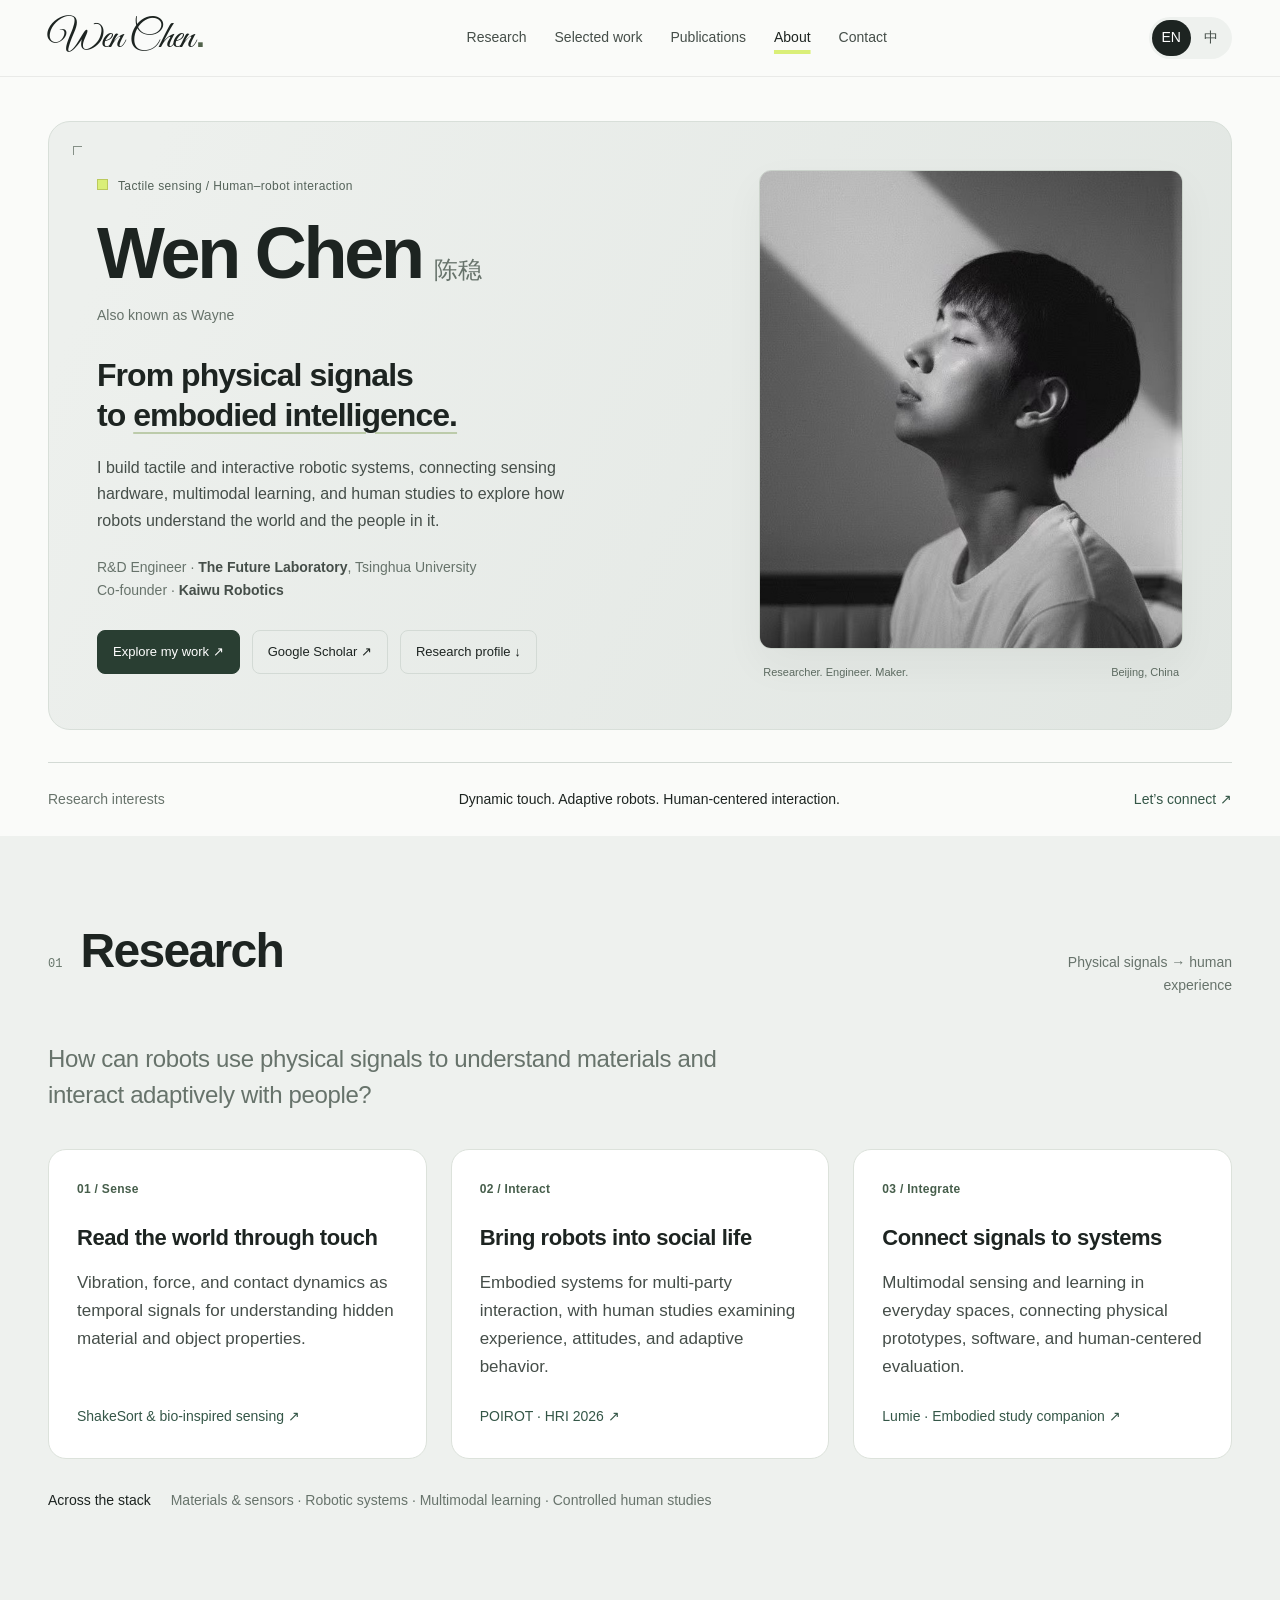
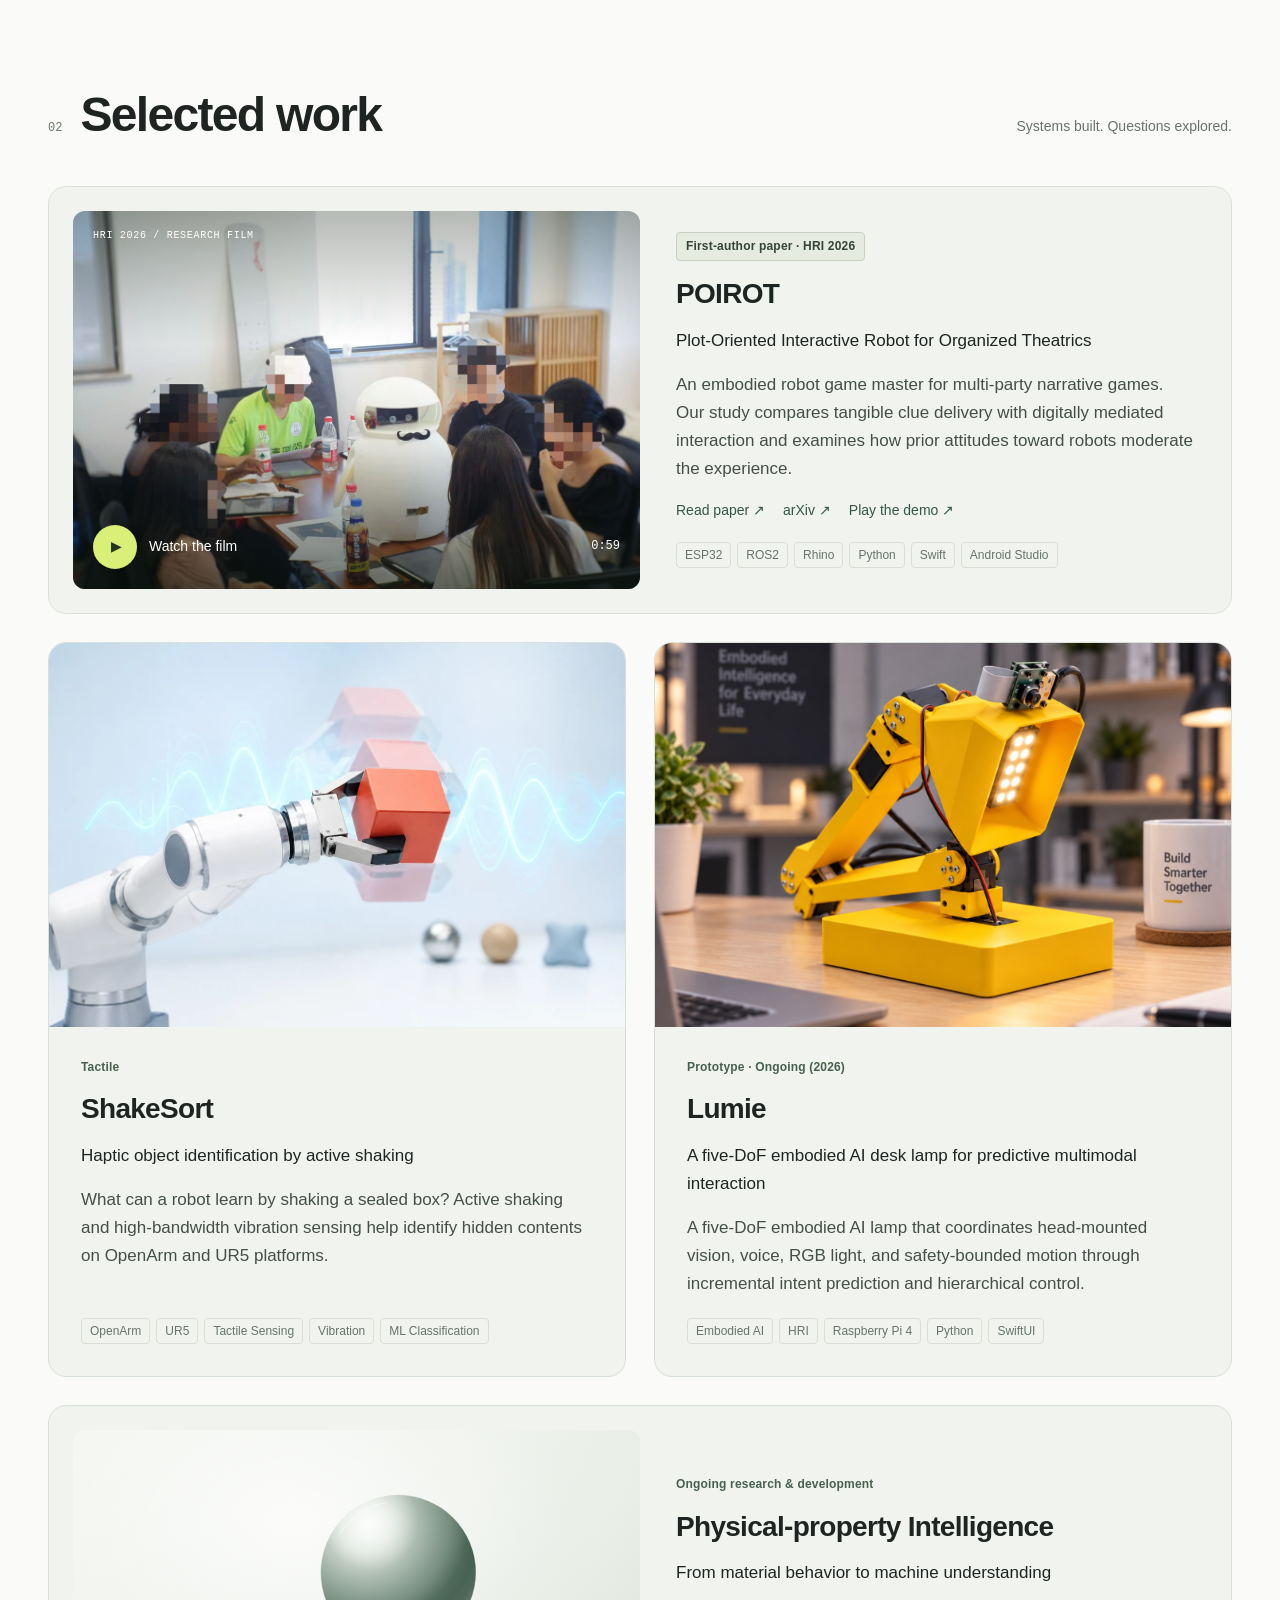
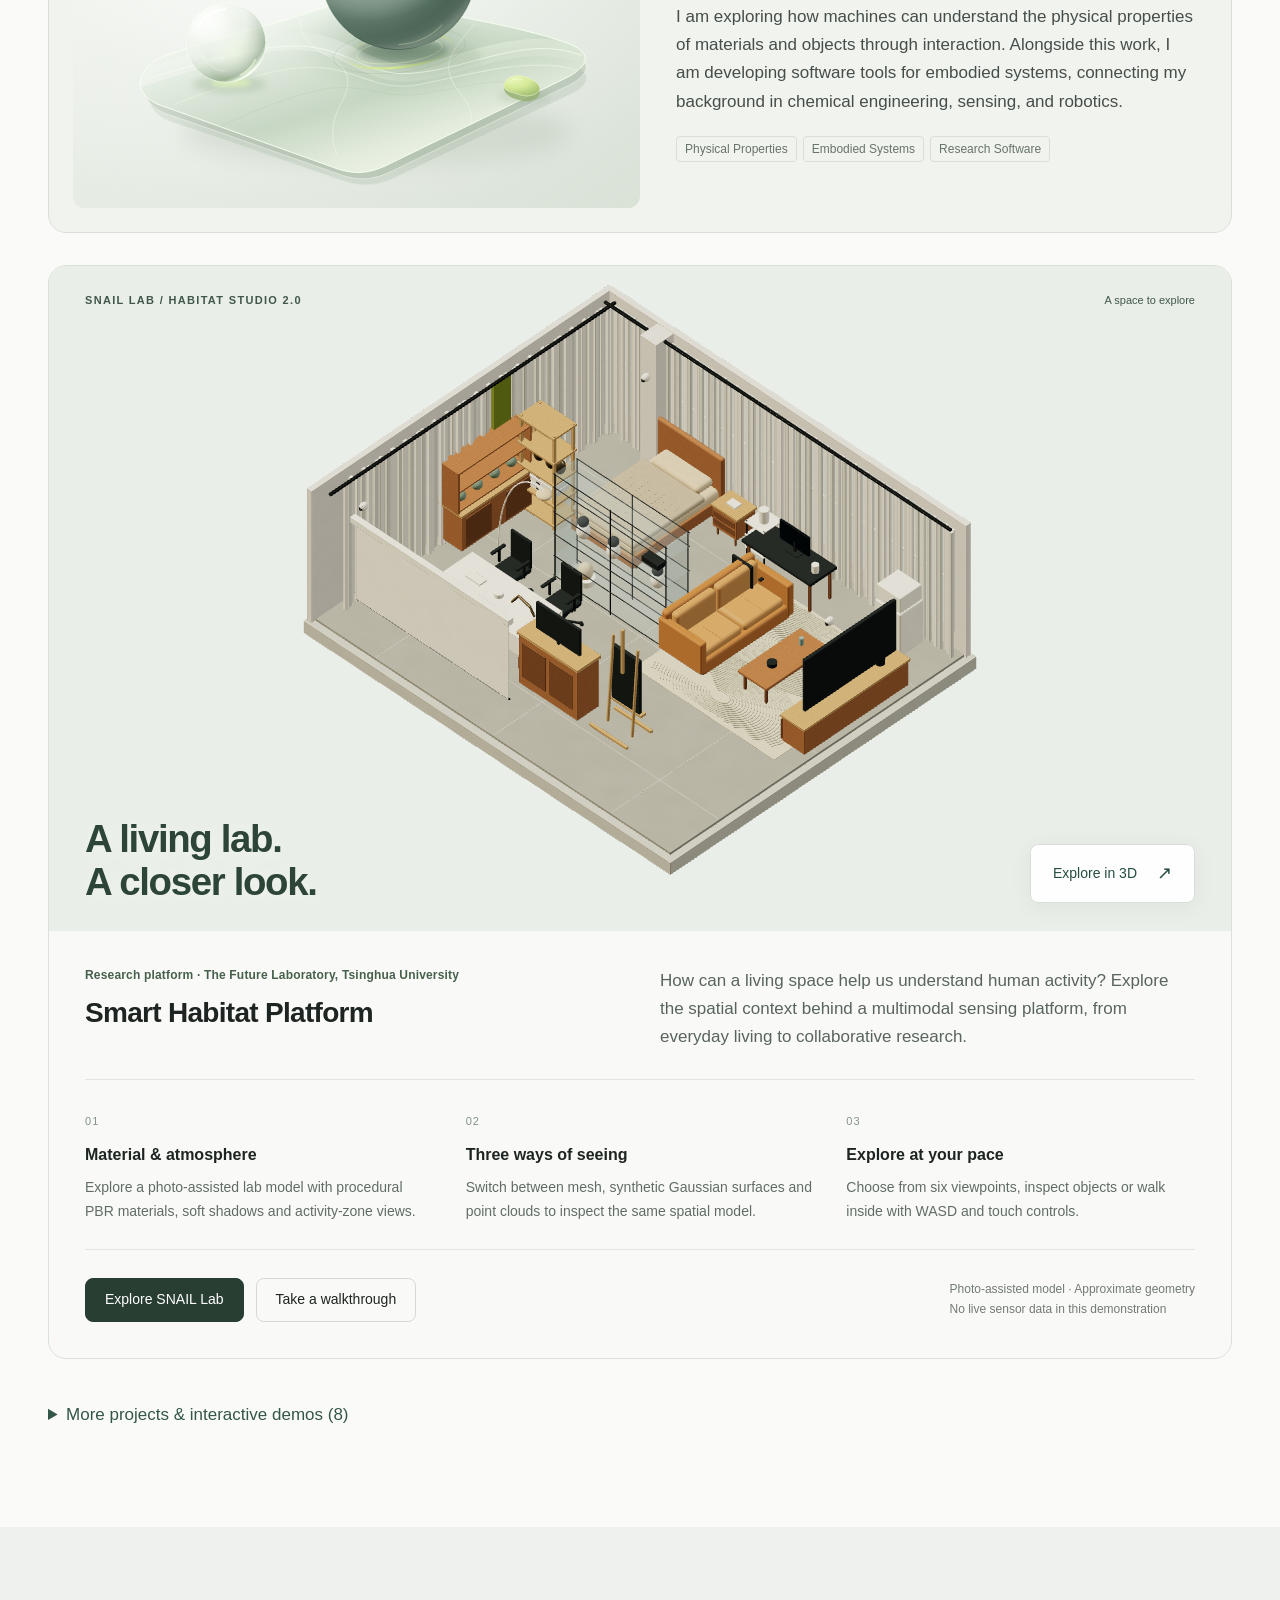
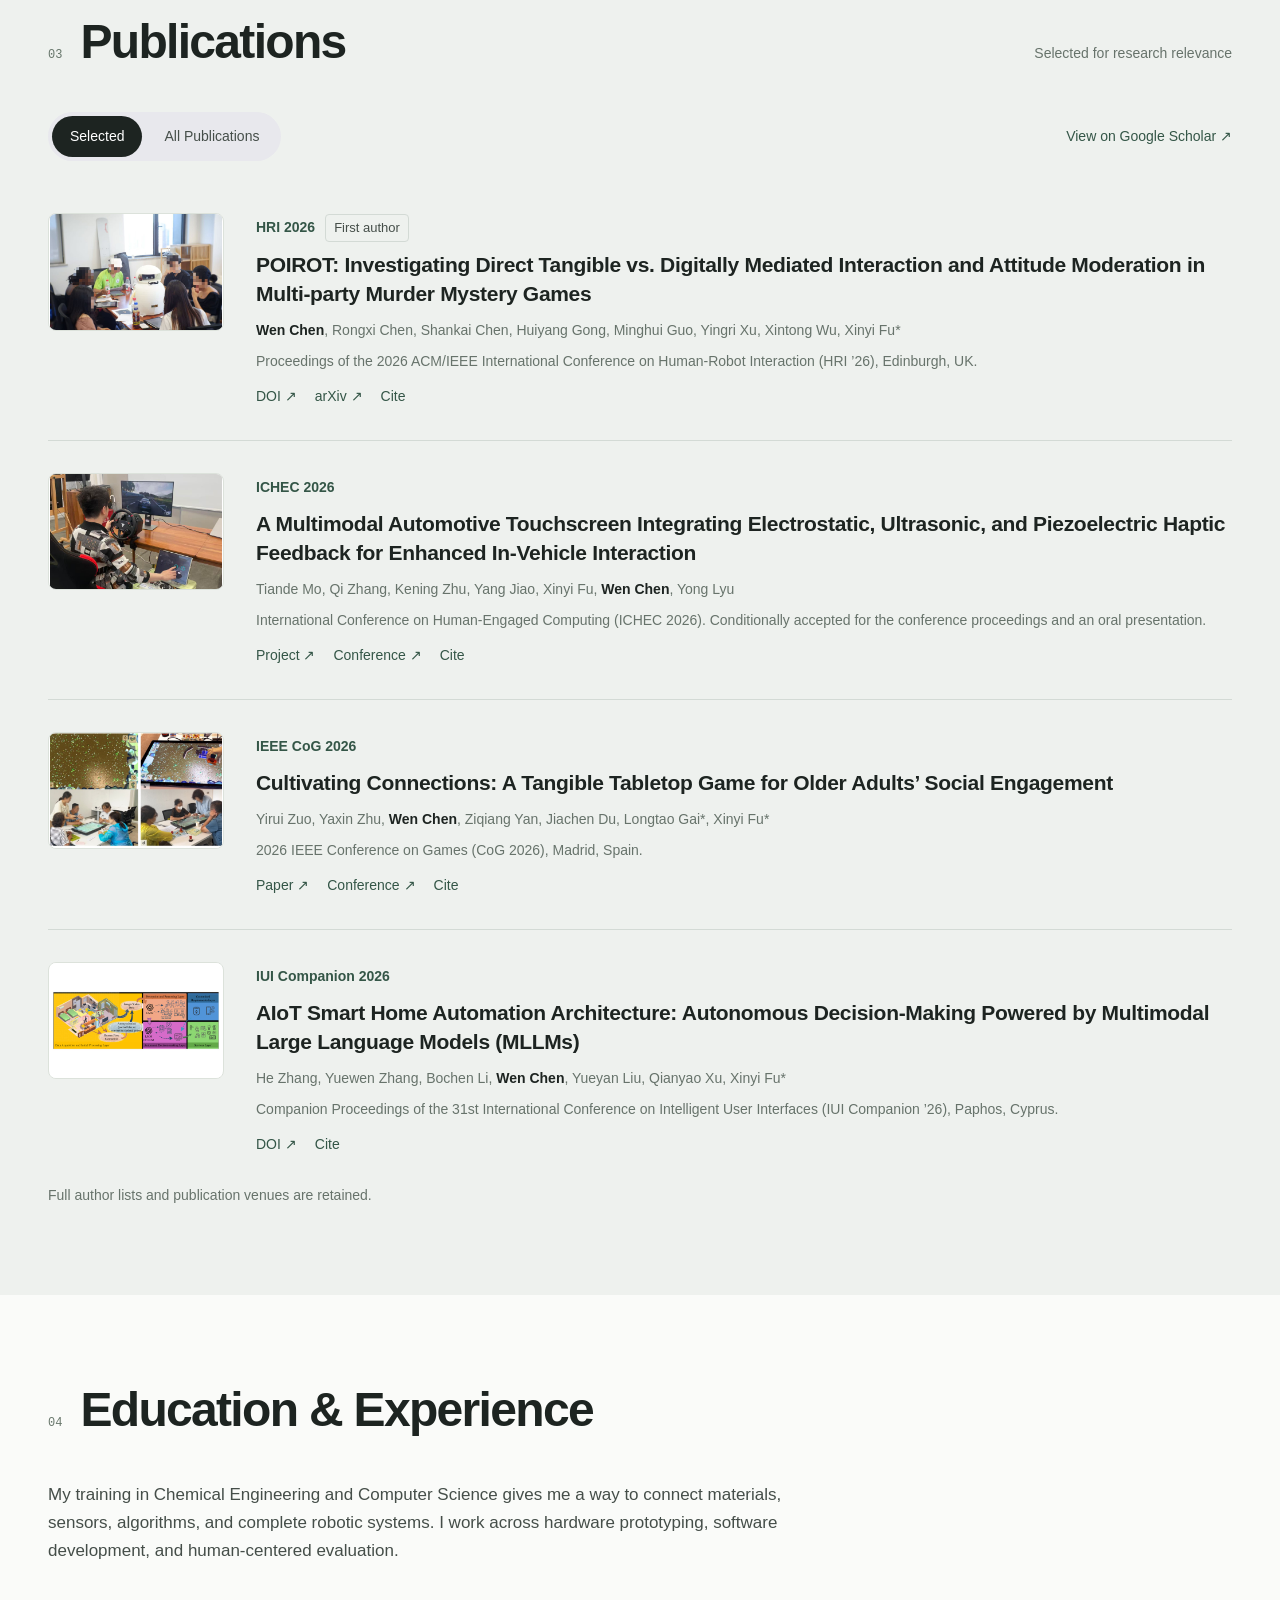
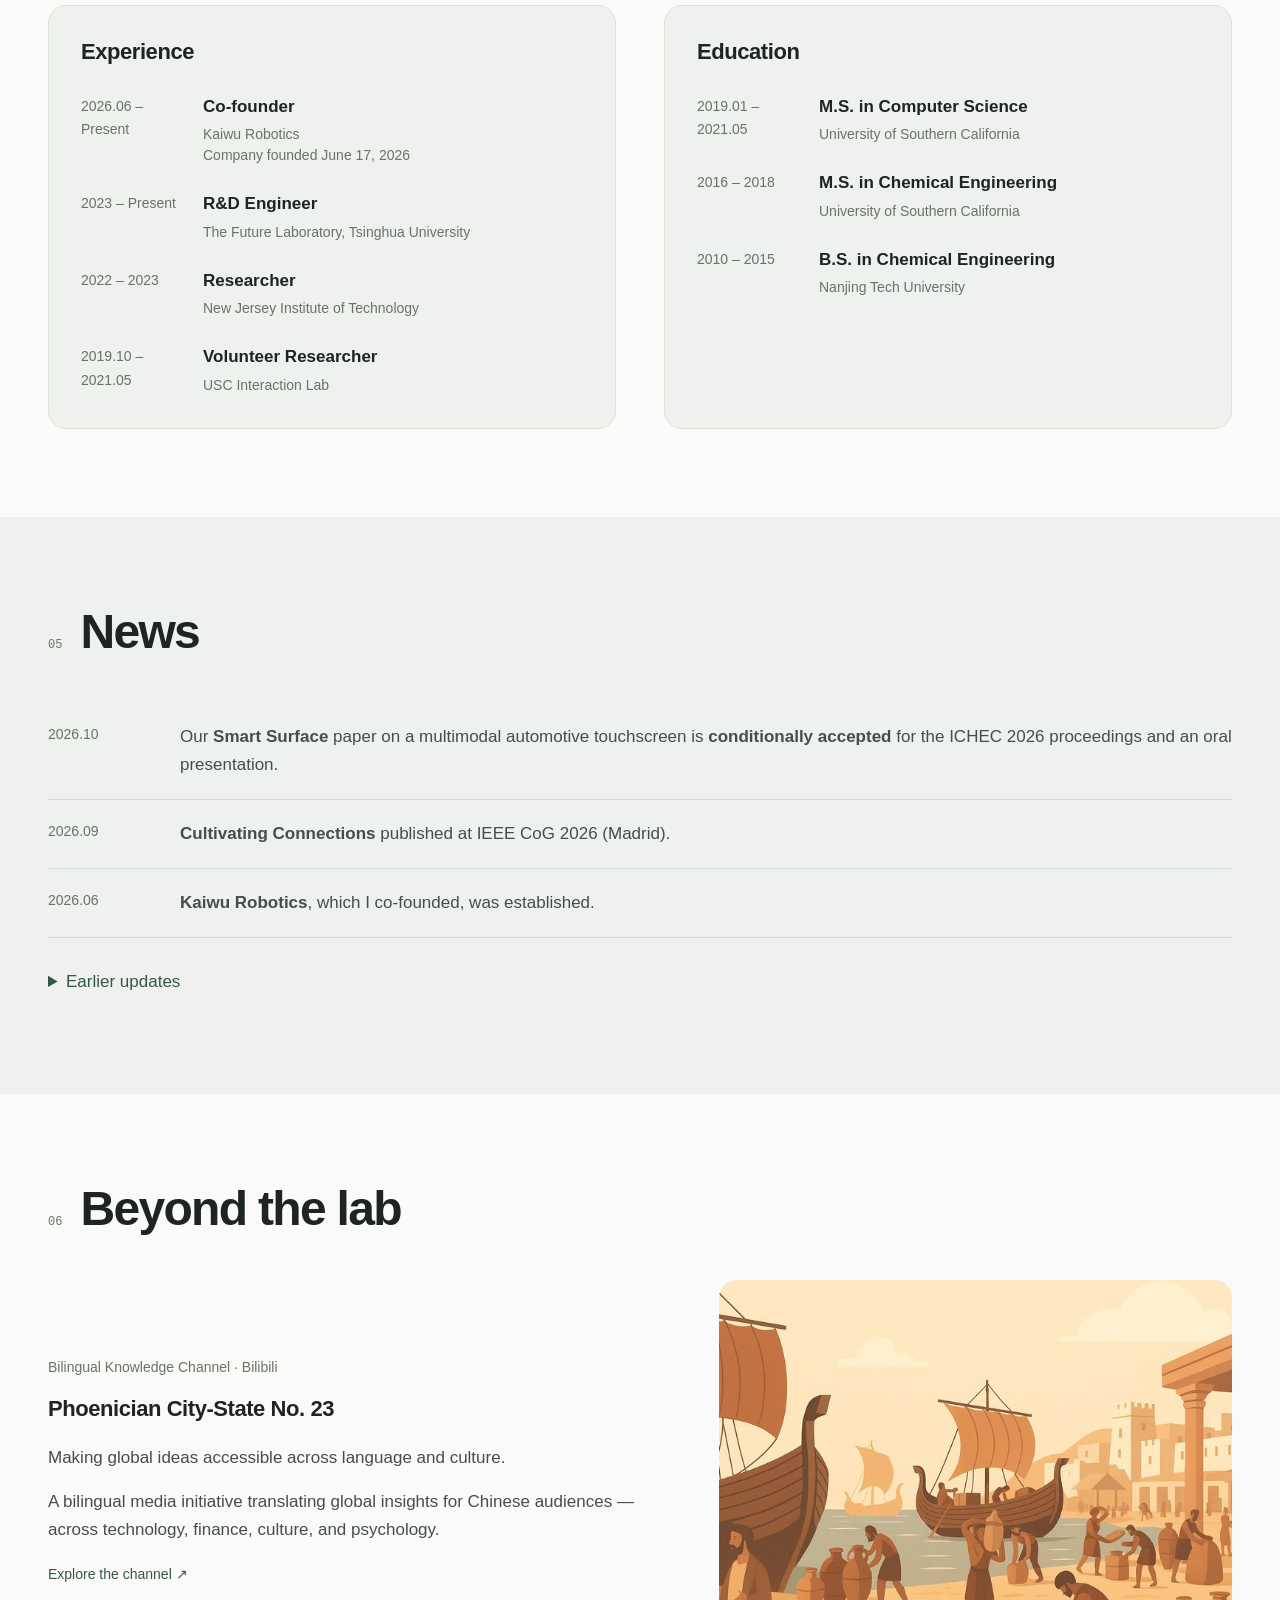
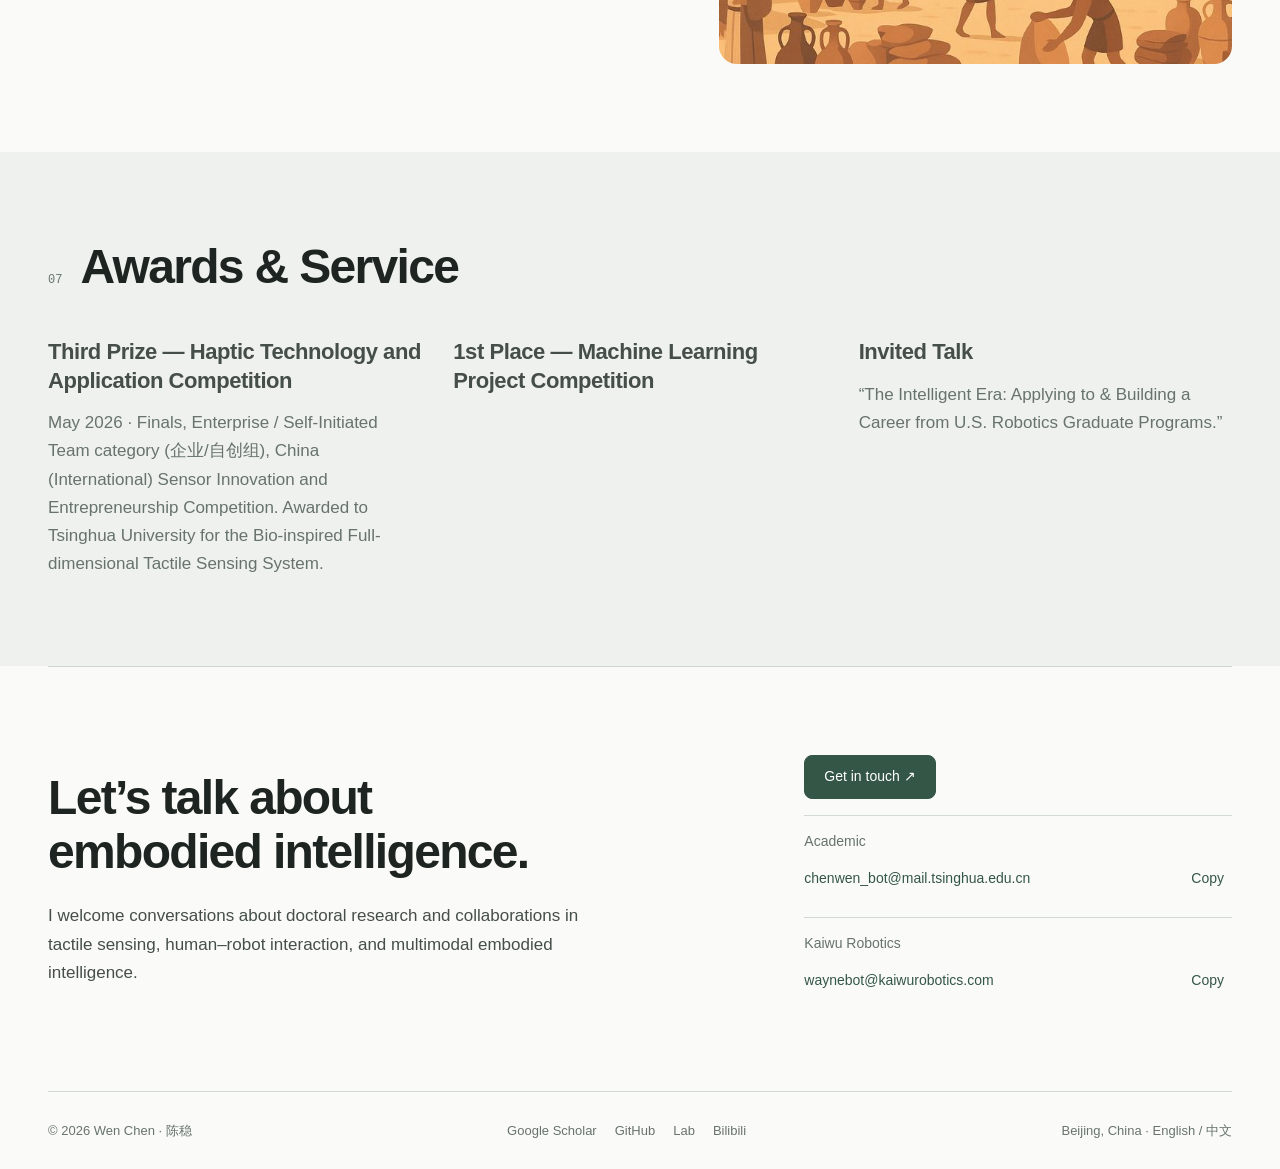
==== commit c33691ca: "Revert homepage to before the CLSL update Restores the exact tree of dd45fa7 (branch codex/backup-be" ====
--- a/index.html
+++ b/index.html
@@ -6,7 +6,7 @@
   <title>Wen Chen | 陈稳 | Tsinghua University</title>
   <meta name="description" content="Wen Chen (陈稳, Wayne) is an R&amp;D Engineer at The Future Laboratory, Tsinghua University, and Co-founder of Kaiwu Robotics. Research in dynamic tactile sensing, embodied social intelligence, human-robot interaction, adaptive robotics, and multimodal AI." />
   <meta name="author" content="Wen Chen, 陈稳, Wayne Chen" />
-  <meta name="keywords" content="Wen Chen, Chen Wen, 陈稳, Wayne Chen, Tsinghua University, The Future Laboratory, Dynamic Tactile Sensing, Haptics, Embodied Social Intelligence, Human-Robot Interaction, HRI, Adaptive Robotics, Multimodal AI, Robotics, Embodied Intelligence, POIROT, ShakeSort, Lumie, 灯仔, Closed-Loop State Legibility, CLSL, 闭环状态可读性" />
+  <meta name="keywords" content="Wen Chen, Chen Wen, 陈稳, Wayne Chen, Tsinghua University, The Future Laboratory, Dynamic Tactile Sensing, Haptics, Embodied Social Intelligence, Human-Robot Interaction, HRI, Adaptive Robotics, Multimodal AI, Robotics, Embodied Intelligence, POIROT, ShakeSort, Lumie, 灯仔" />
   <meta name="robots" content="index, follow" />
   <link rel="canonical" href="https://wayneusc.github.io/" />
 
@@ -32,7 +32,6 @@
   <link rel="stylesheet" href="assets/css/project-video.css?v=20260923-film" />
   <link rel="stylesheet" href="assets/css/studio.css?v=20260923-film" />
   <link rel="stylesheet" href="assets/css/tep-monitor.css?v=20260924-tep" />
-  <link rel="stylesheet" href="assets/css/clsl.css?v=20261014-clsl" />
 
   <script type="application/ld+json">
   {
@@ -115,9 +114,9 @@
     </div>
   </noscript>
 
-  <script src="assets/js/content.js?v=20261014-clsl" defer></script>
+  <script src="assets/js/content.js?v=20261009-updates" defer></script>
   <script src="assets/js/project-video.js?v=20260923-film" defer></script>
   <script src="assets/js/tep-monitor.js?v=20260925-copy" defer></script>
-  <script src="assets/js/app.js?v=20261014-clsl" defer></script>
+  <script src="assets/js/app.js?v=20261009-updates" defer></script>
 </body>
 </html>
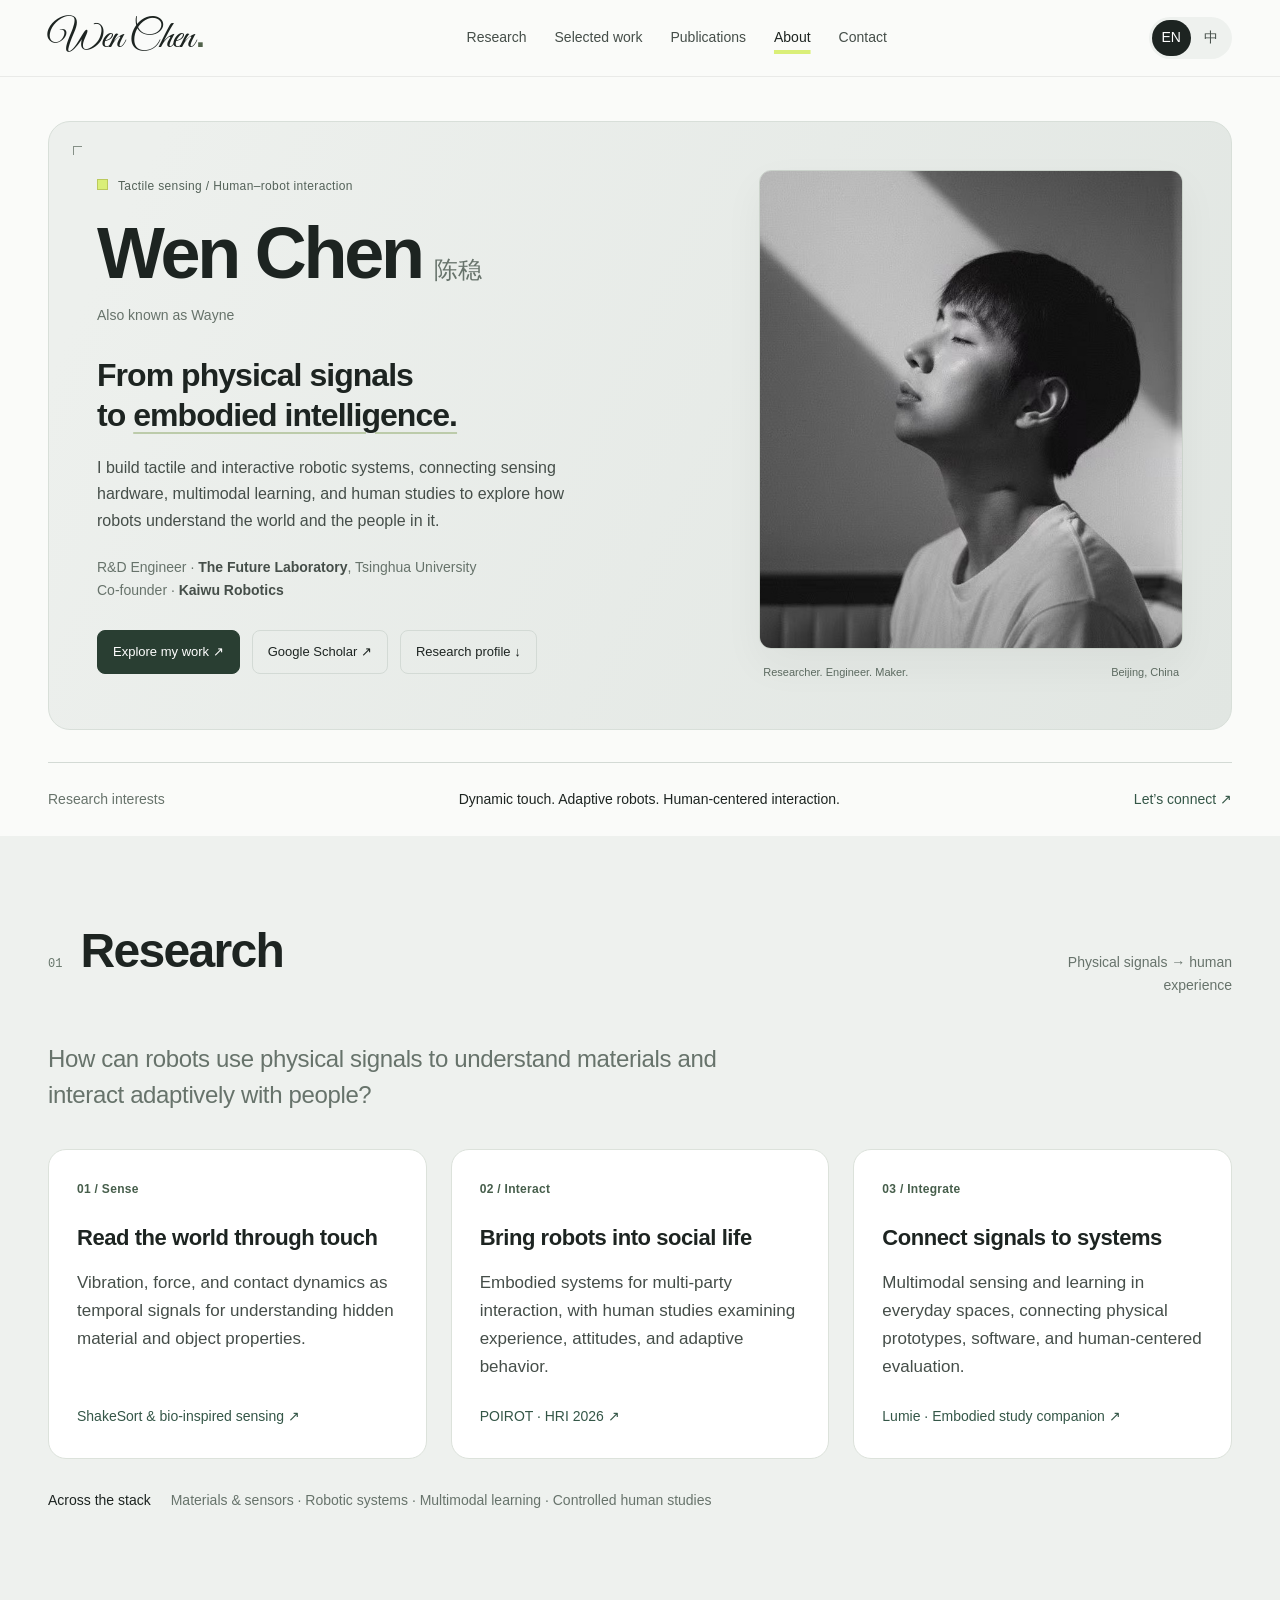
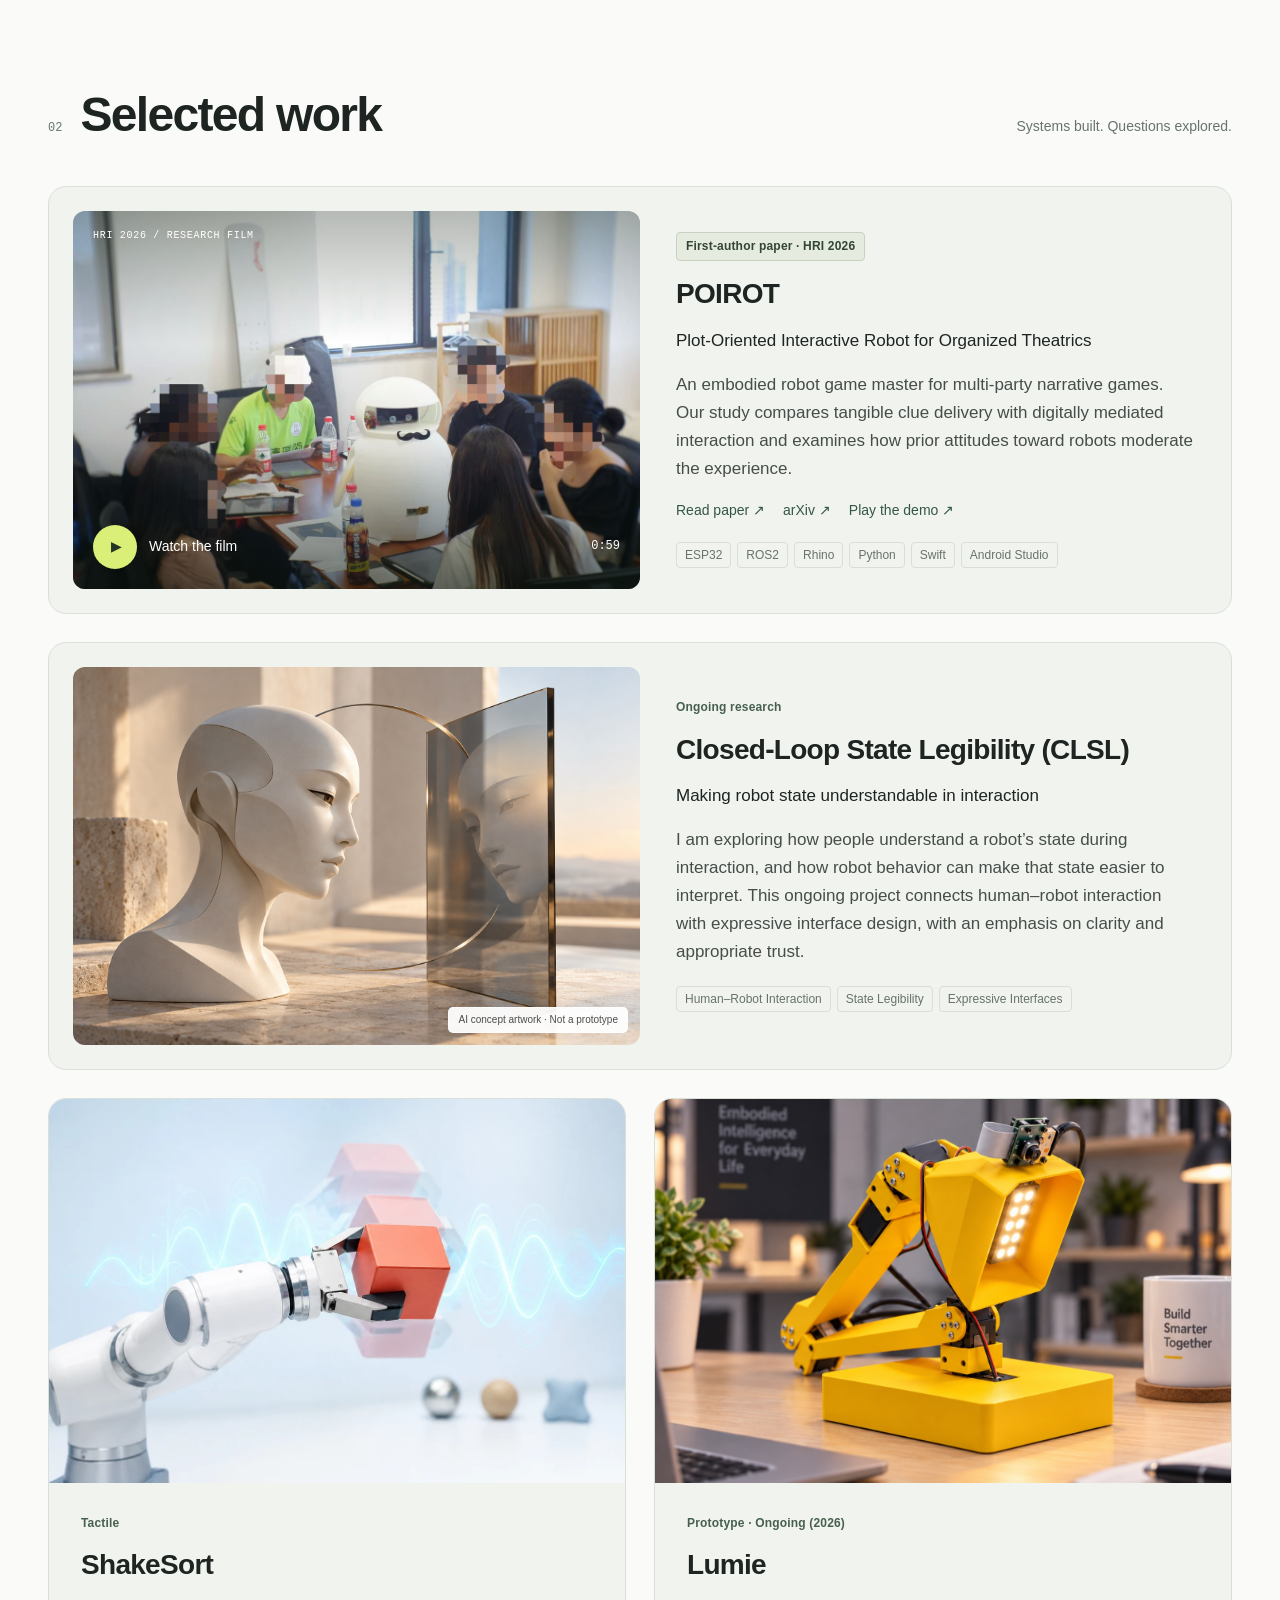
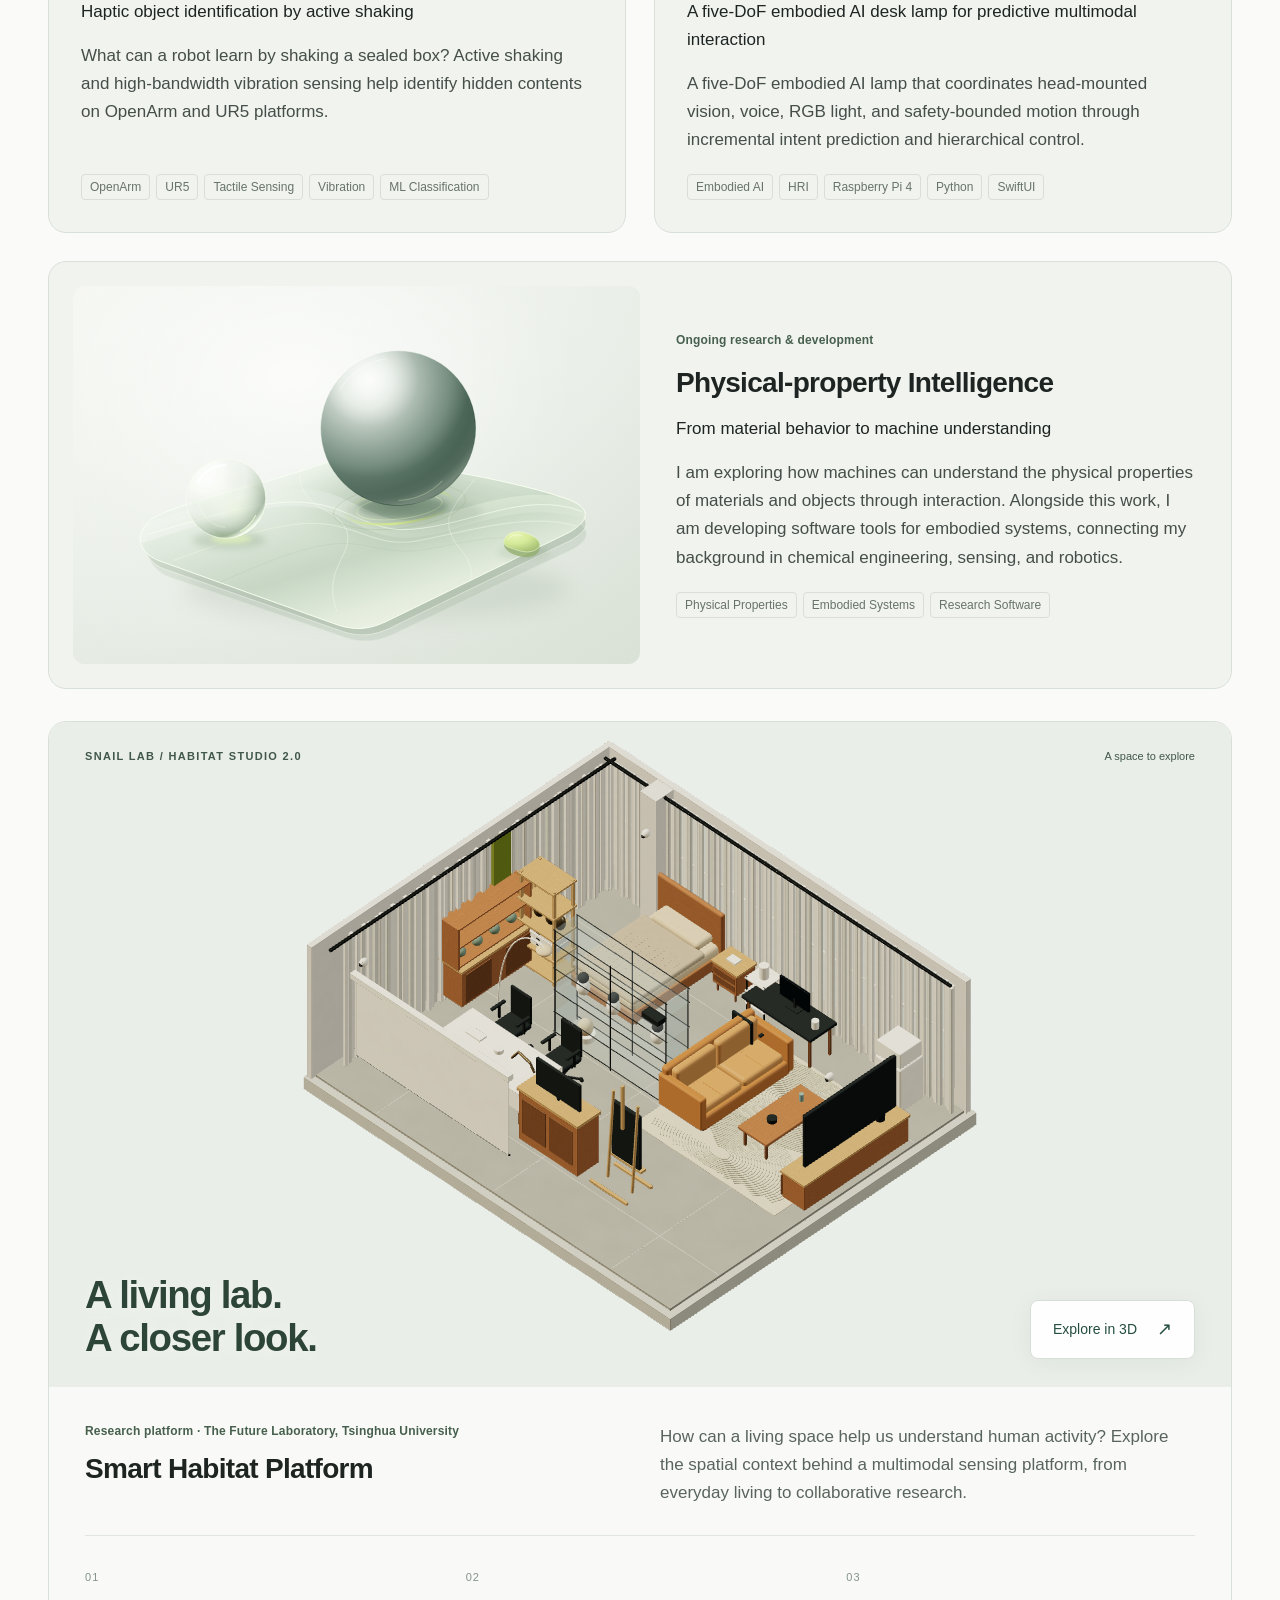
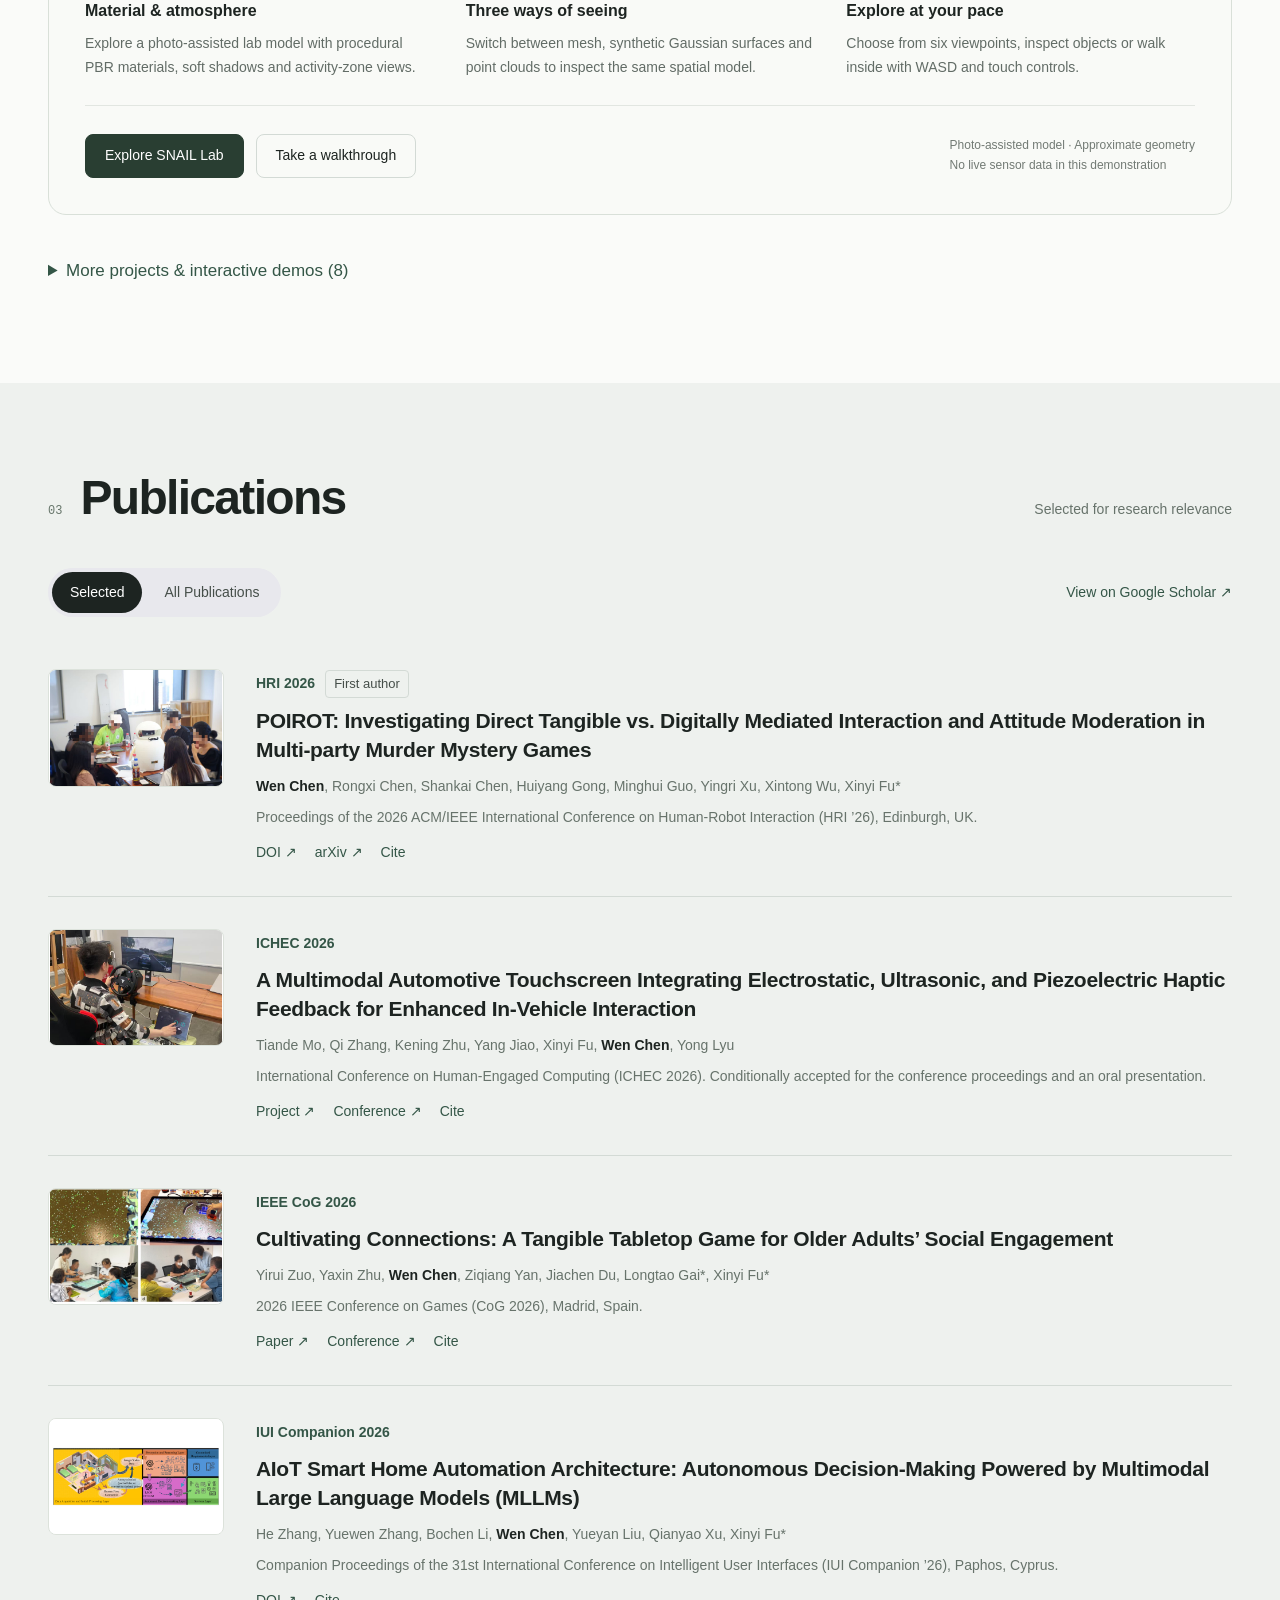
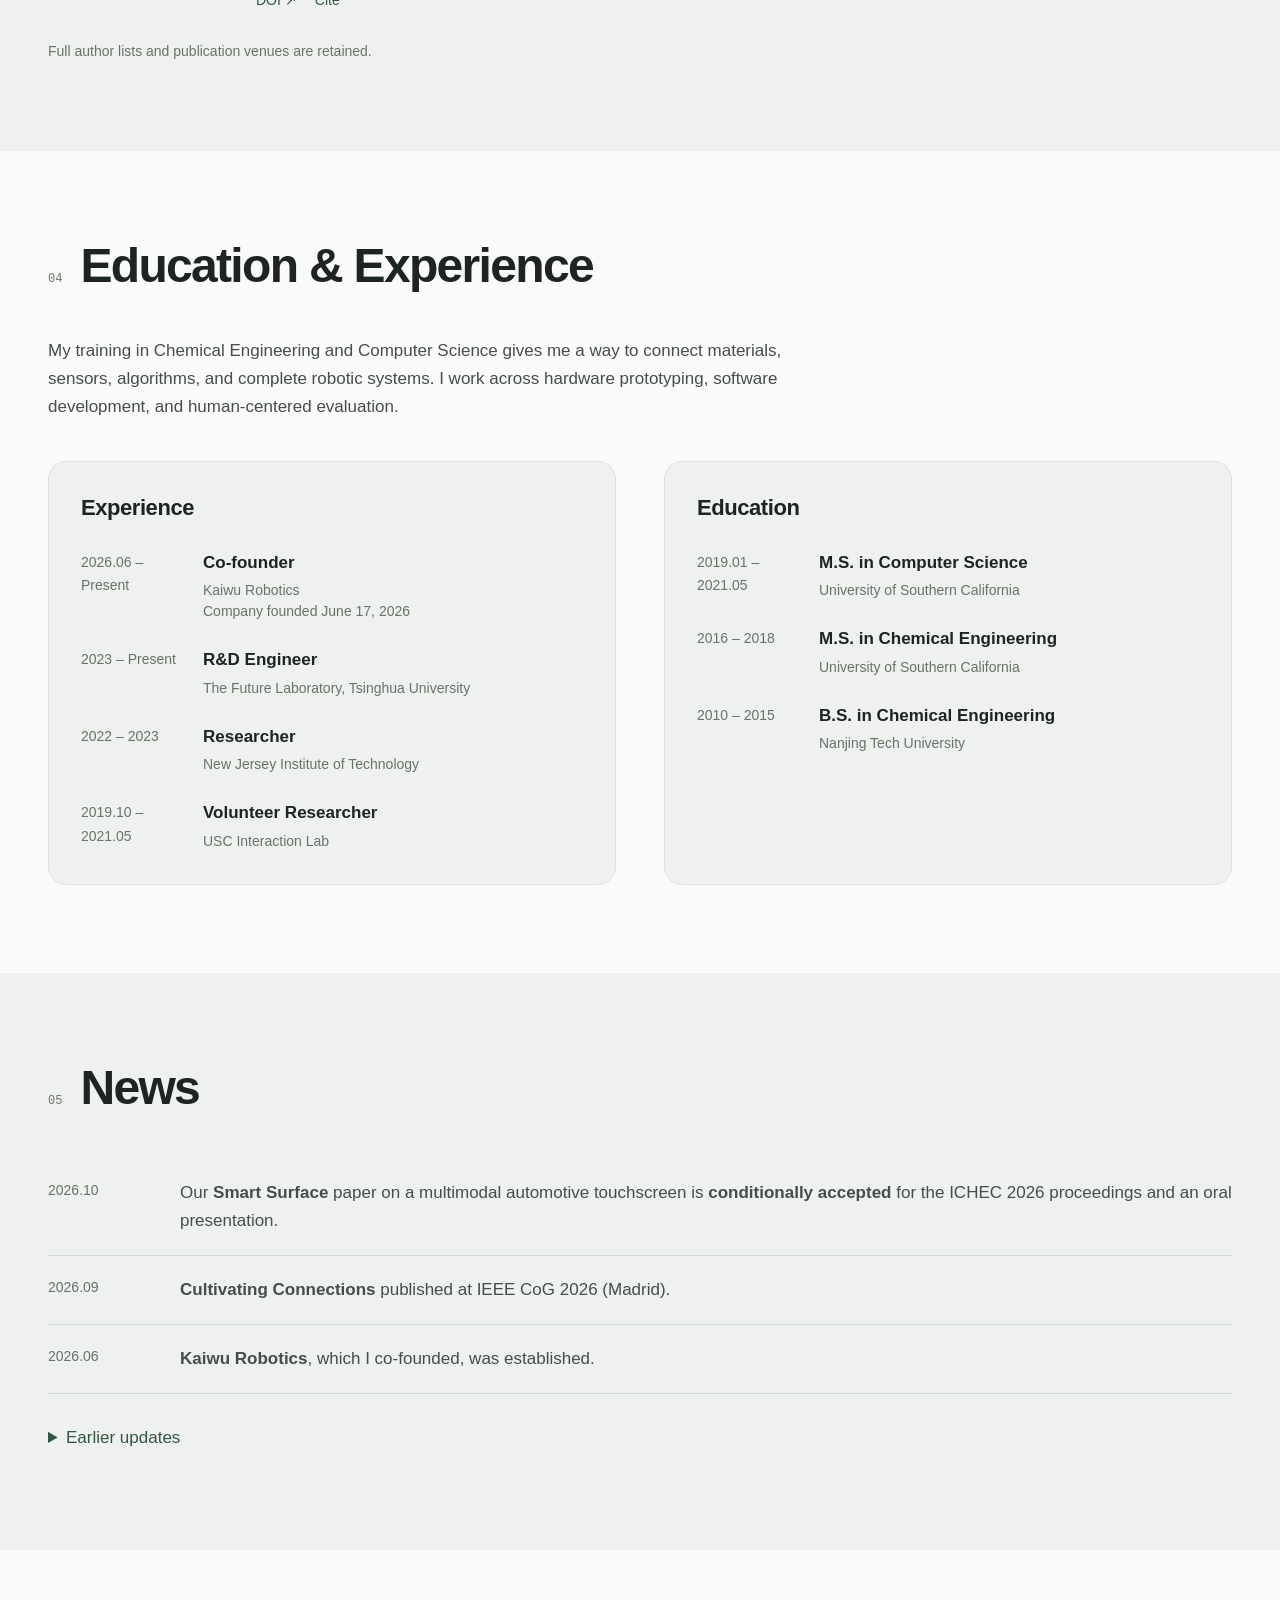
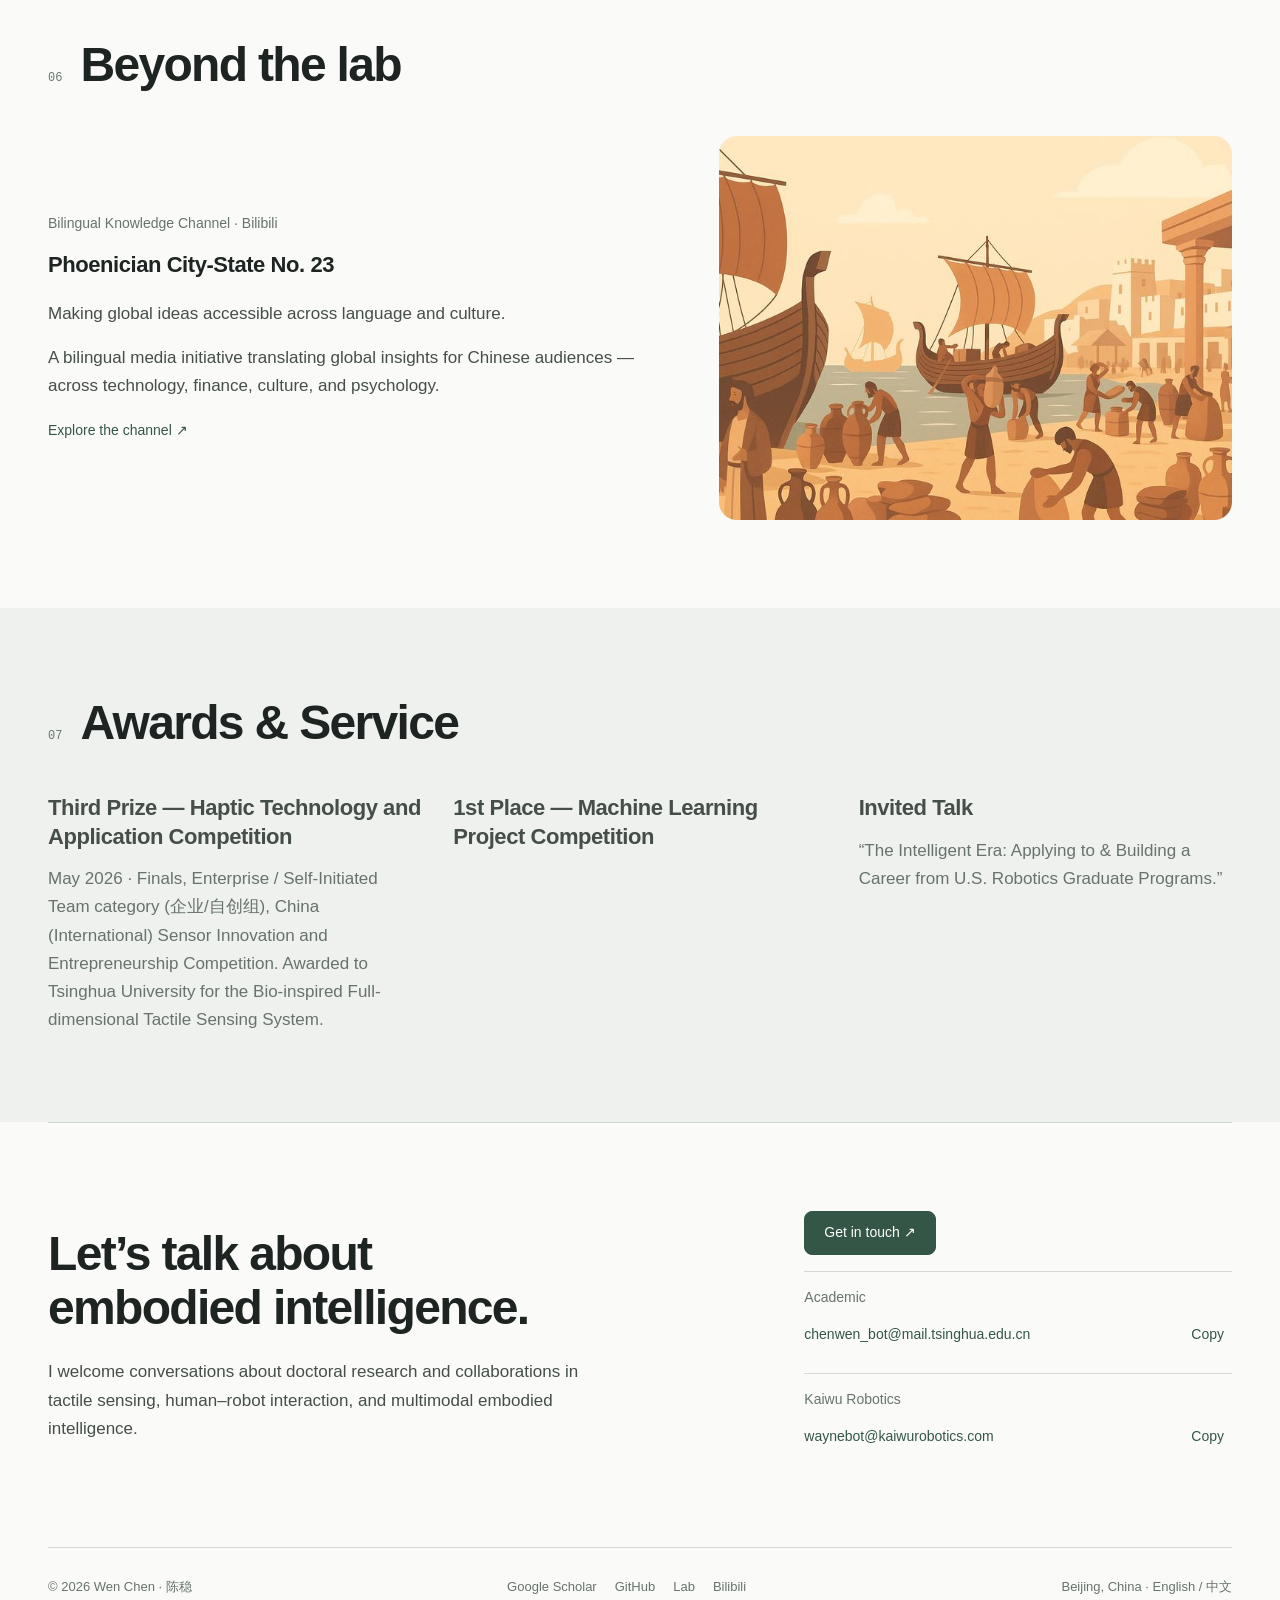
==== commit 577a3143: "Add restrained CLSL research preview with conceptual cover" ====
--- a/index.html
+++ b/index.html
@@ -27,7 +27,7 @@
   <link rel="manifest" href="site.webmanifest" />
 
   <link rel="preload" href="assets/fonts/signature.ttf" as="font" type="font/ttf" crossorigin />
-  <link rel="stylesheet" href="assets/css/site.css?v=20260925-copy" />
+  <link rel="stylesheet" href="assets/css/site.css?v=20261028-clsl" />
   <link rel="stylesheet" href="assets/css/habitat.css?v=20261009-v2" />
   <link rel="stylesheet" href="assets/css/project-video.css?v=20260923-film" />
   <link rel="stylesheet" href="assets/css/studio.css?v=20260923-film" />
@@ -114,9 +114,9 @@
     </div>
   </noscript>
 
-  <script src="assets/js/content.js?v=20261009-updates" defer></script>
+  <script src="assets/js/content.js?v=20261028-clsl" defer></script>
   <script src="assets/js/project-video.js?v=20260923-film" defer></script>
   <script src="assets/js/tep-monitor.js?v=20260925-copy" defer></script>
-  <script src="assets/js/app.js?v=20261009-updates" defer></script>
+  <script src="assets/js/app.js?v=20261028-clsl" defer></script>
 </body>
 </html>
--- a/assets/css/site.css
+++ b/assets/css/site.css
@@ -159,7 +159,8 @@
 .featured-projects { display: grid; grid-template-columns: repeat(2, minmax(0, 1fr)); gap: 28px; }
 .proj-card { min-width: 0; display: flex; flex-direction: column; overflow: hidden; background: var(--soft); border-radius: var(--card-radius); }
 .proj-card.featured { grid-column: 1/-1; display: grid; grid-template-columns: 1fr 1fr; align-items: center; }
-.proj-media { overflow: hidden; background: #ededf0; aspect-ratio: 3/2; }
+.proj-media { position: relative; overflow: hidden; background: #ededf0; aspect-ratio: 3/2; }
+.project-image-note { position: absolute; right: 12px; bottom: 12px; max-width: calc(100% - 24px); padding: 5px 9px; border: 1px solid #ffffff80; border-radius: 5px; background: #fffffff0; color: #4b4f4b; font-size: .625rem; line-height: 1.4; pointer-events: none; }
 .proj-media img { width: 100%; height: 100%; object-fit: contain; }
 .featured .proj-media { margin: 28px 0 28px 28px; border-radius: 16px; }
 .proj-body { display: flex; flex-direction: column; align-items: flex-start; gap: 16px; padding: 32px; flex: 1; min-width: 0; }
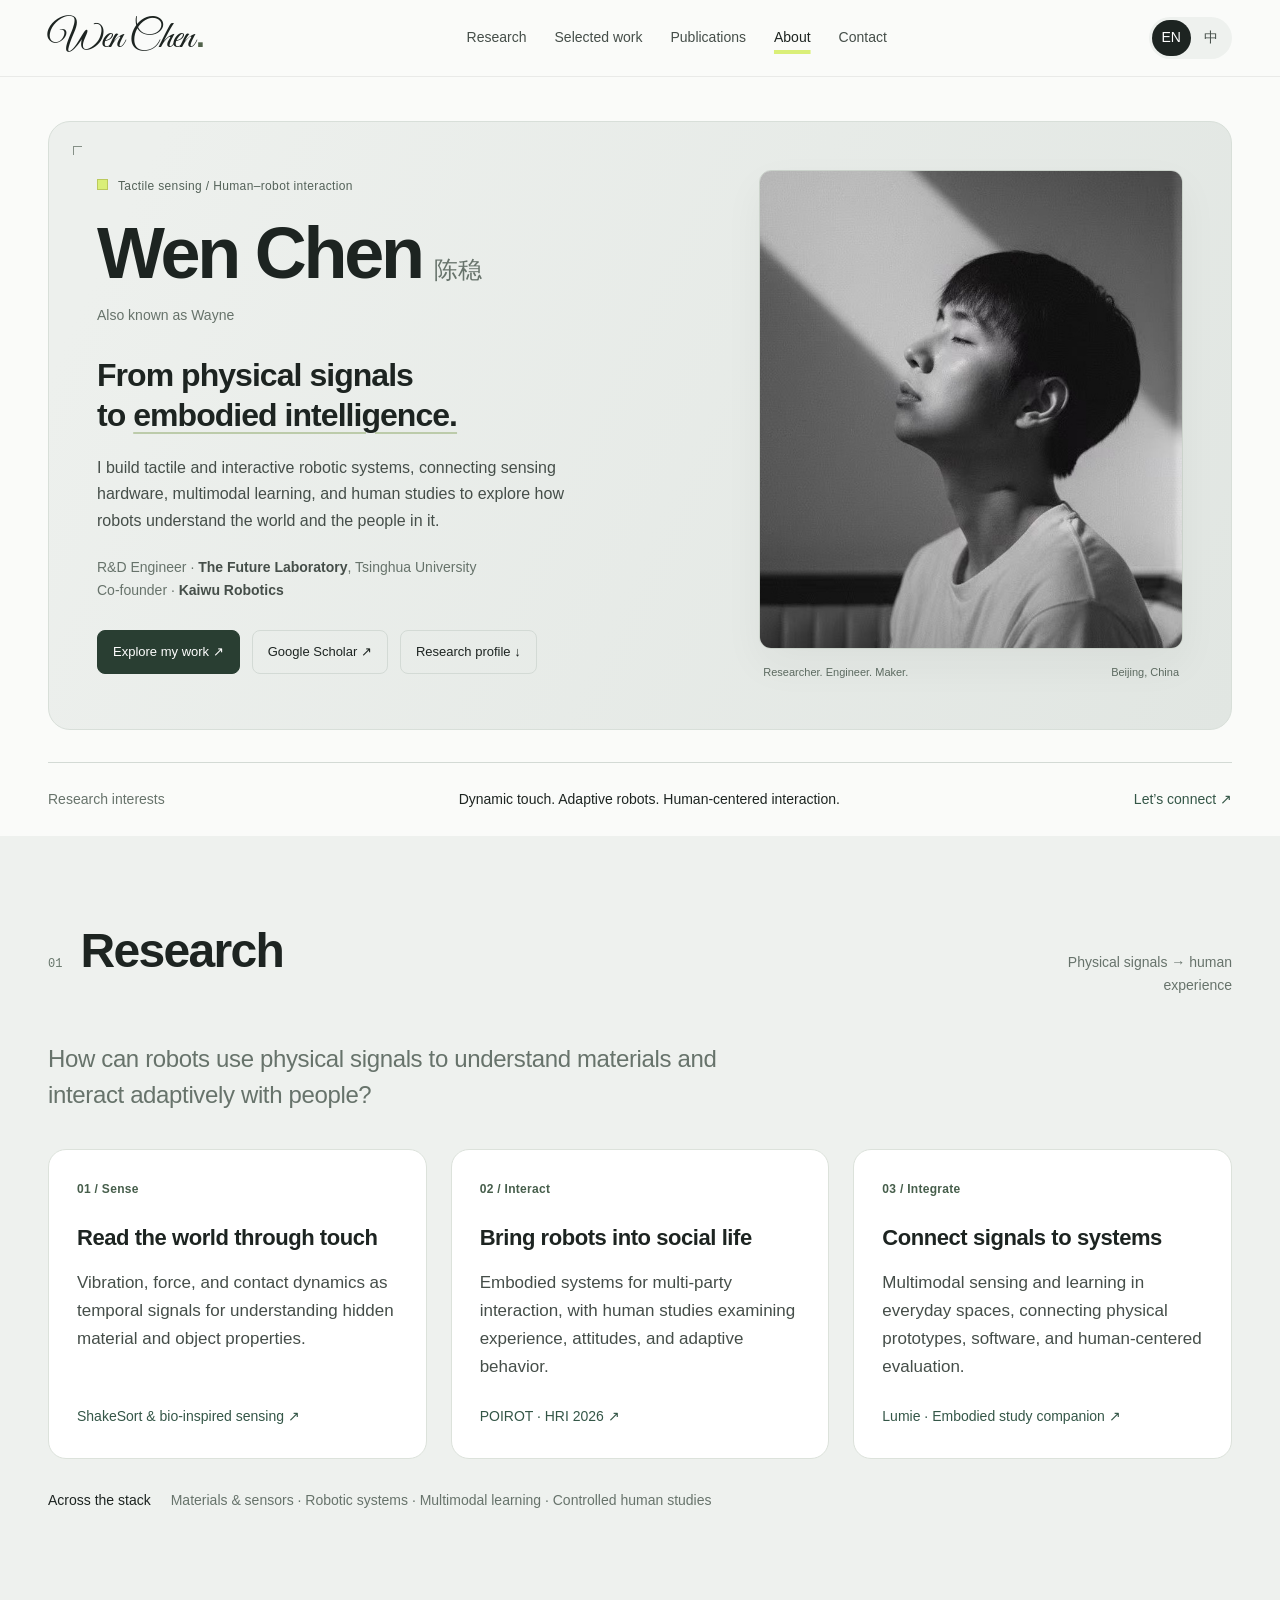
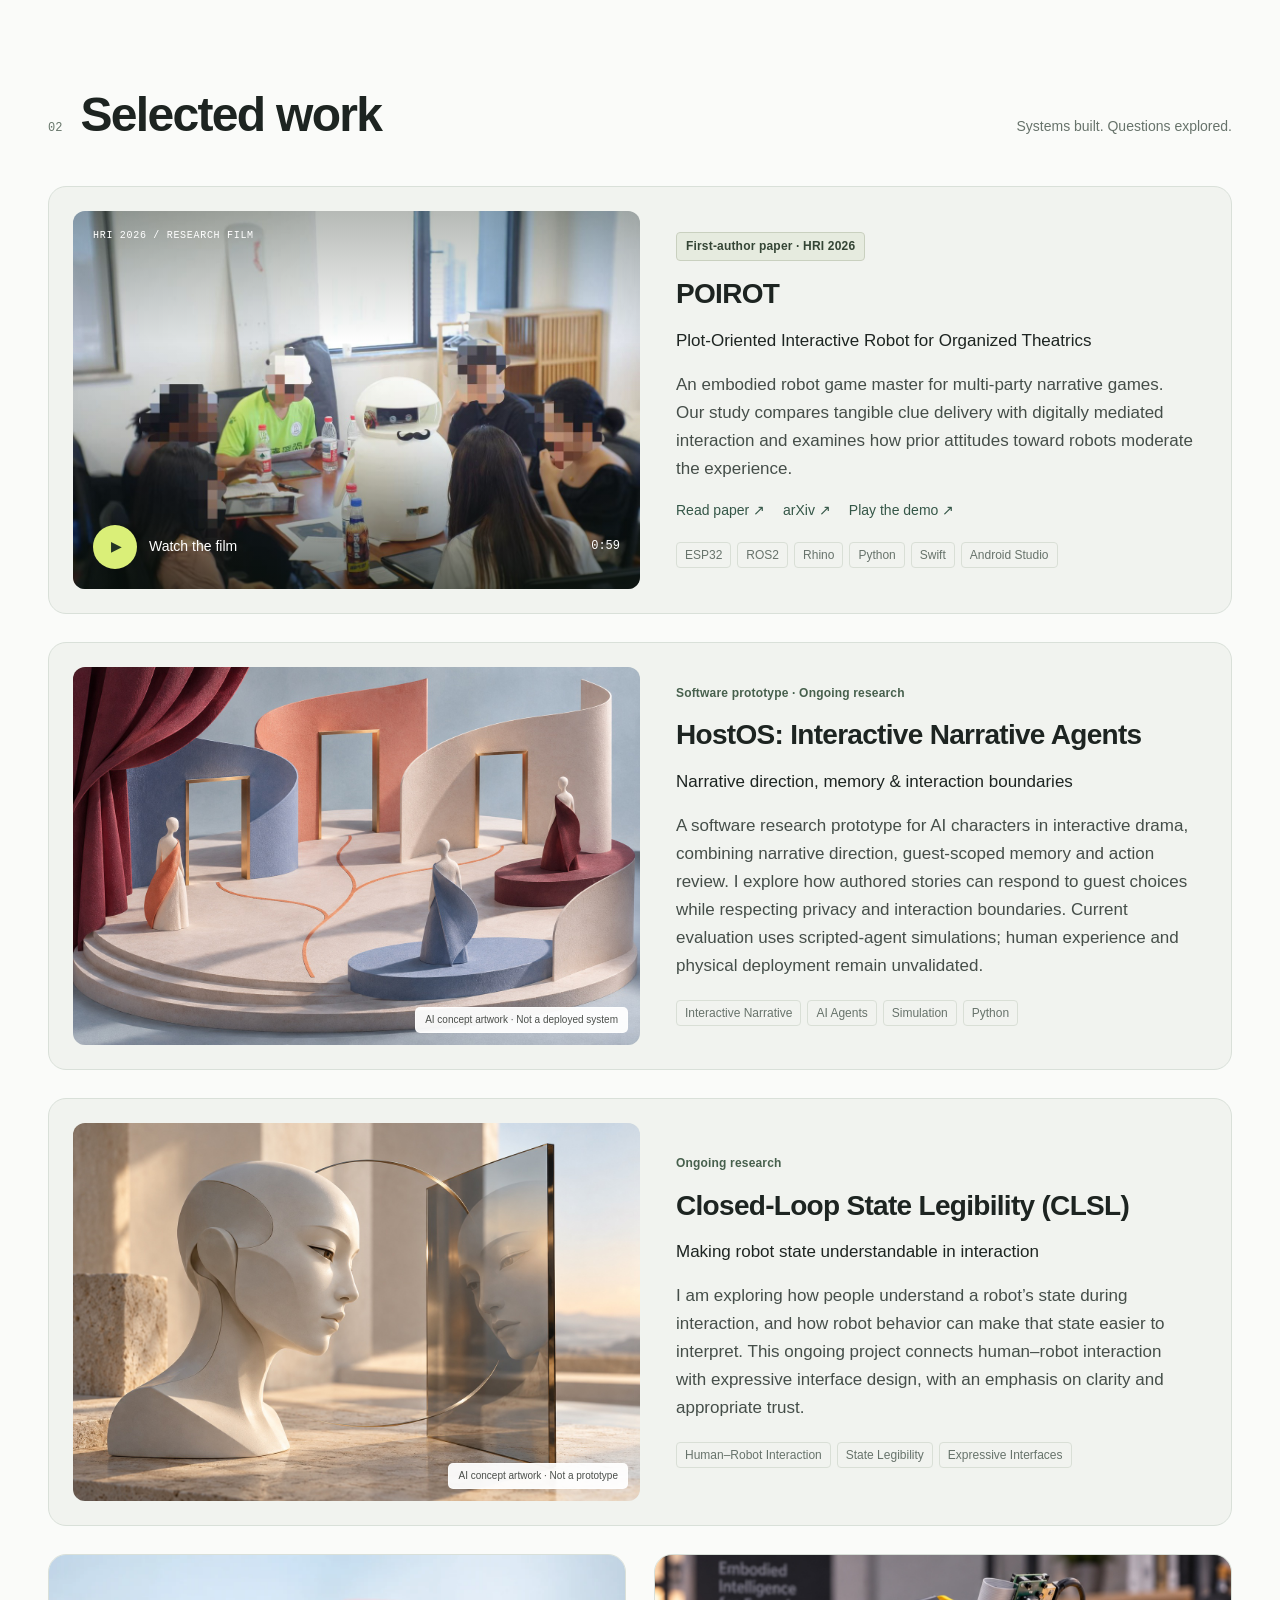
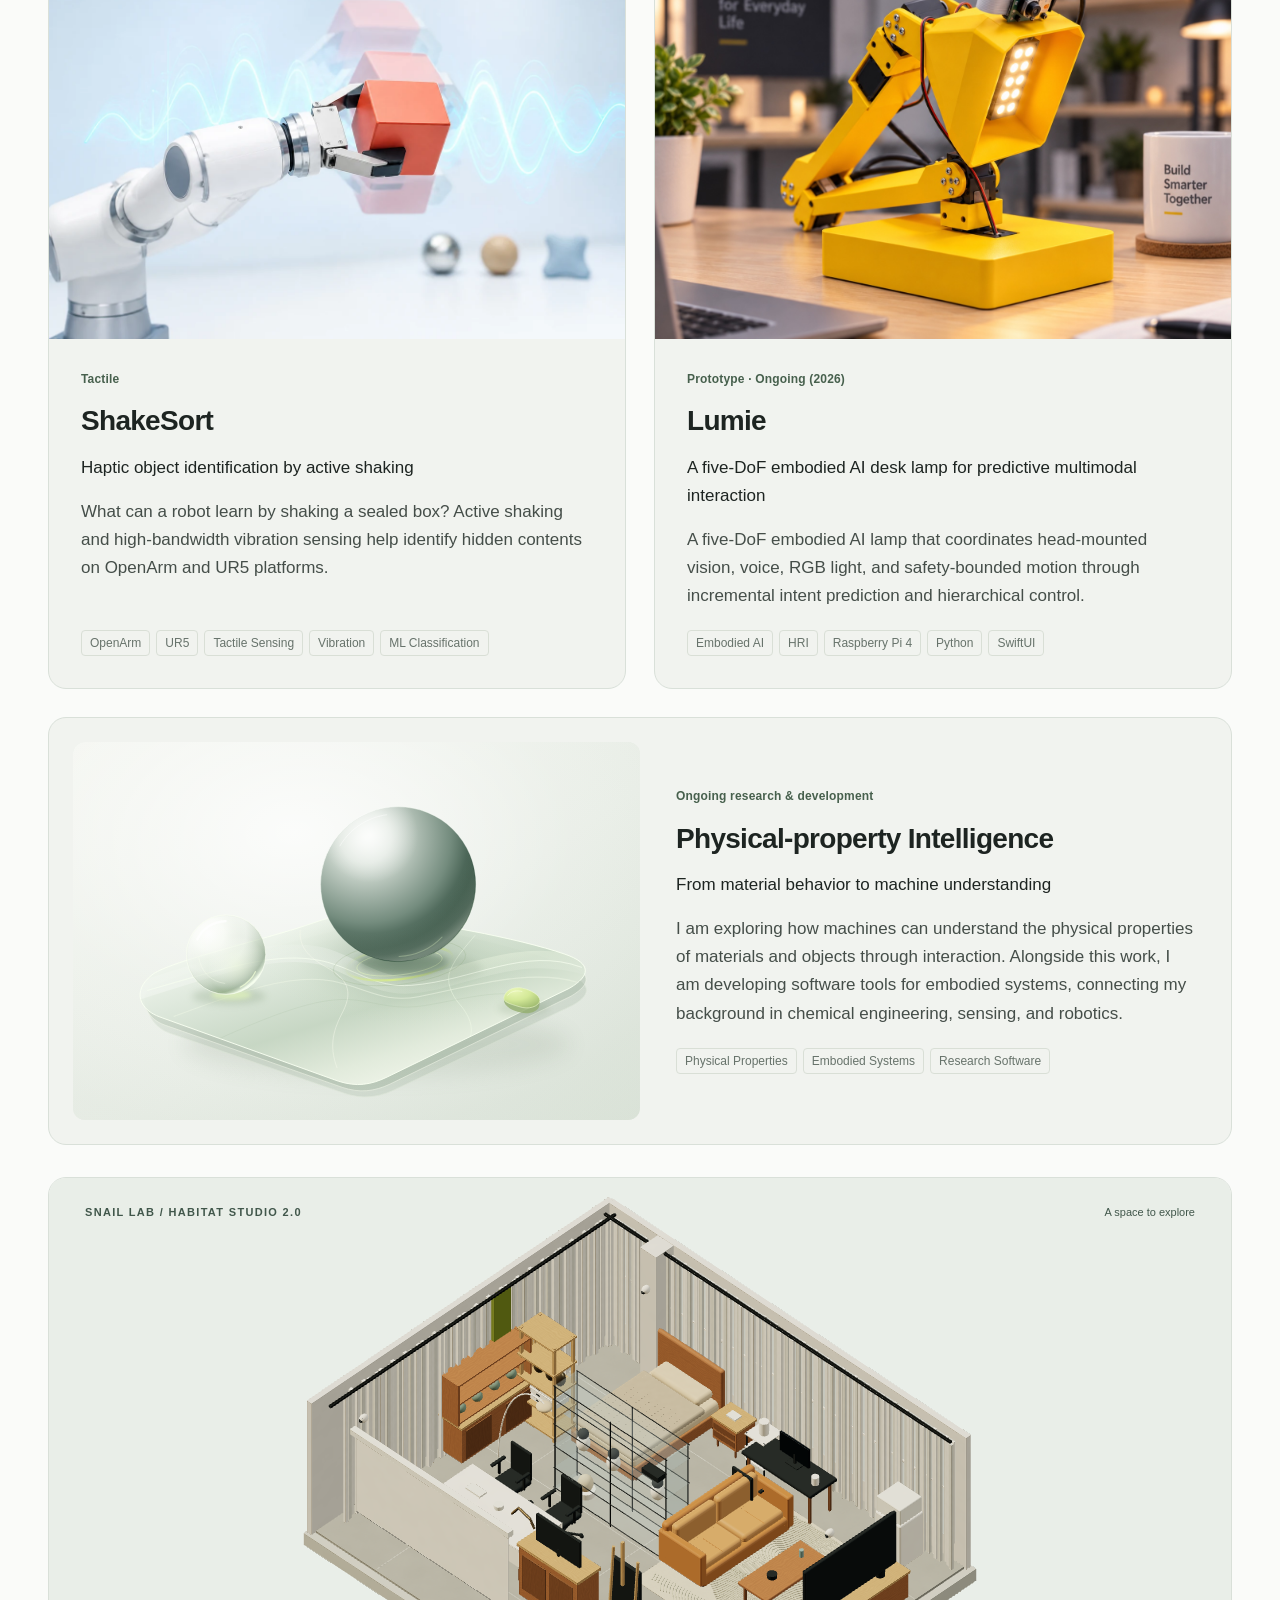
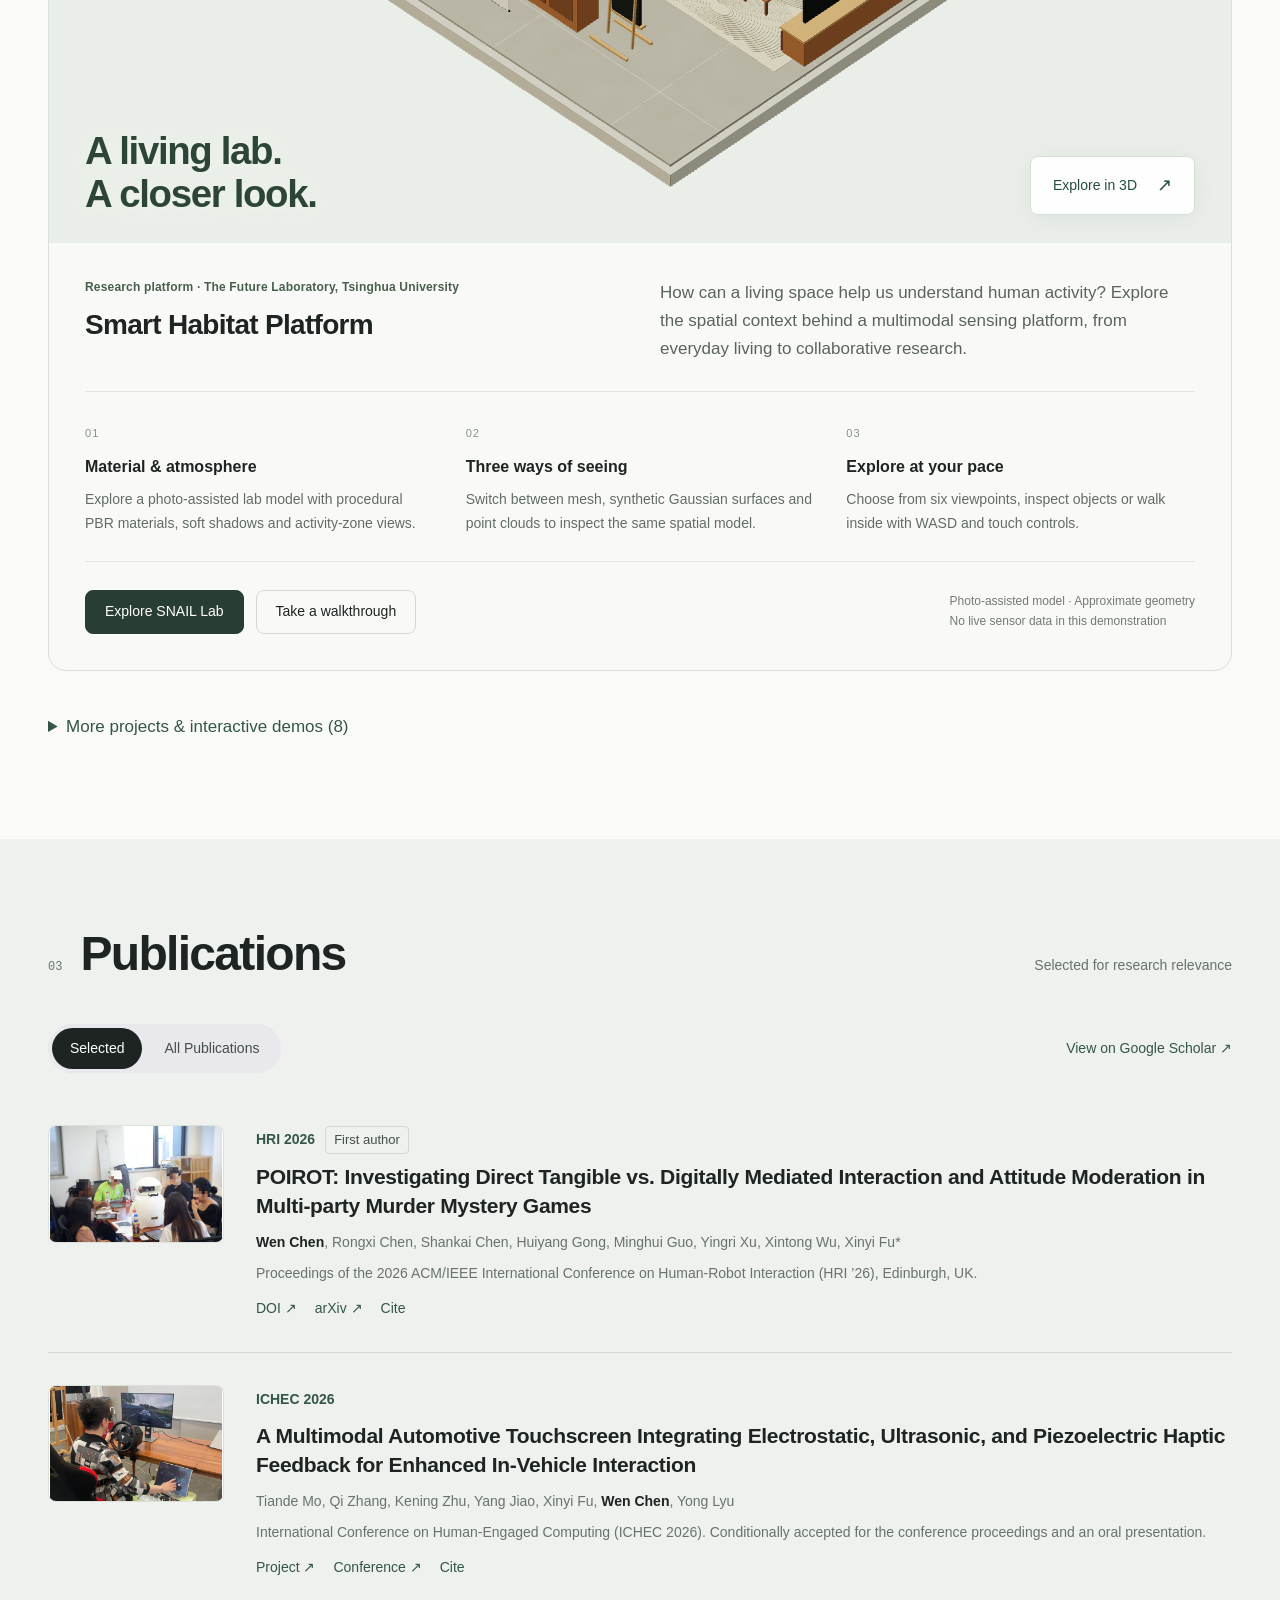
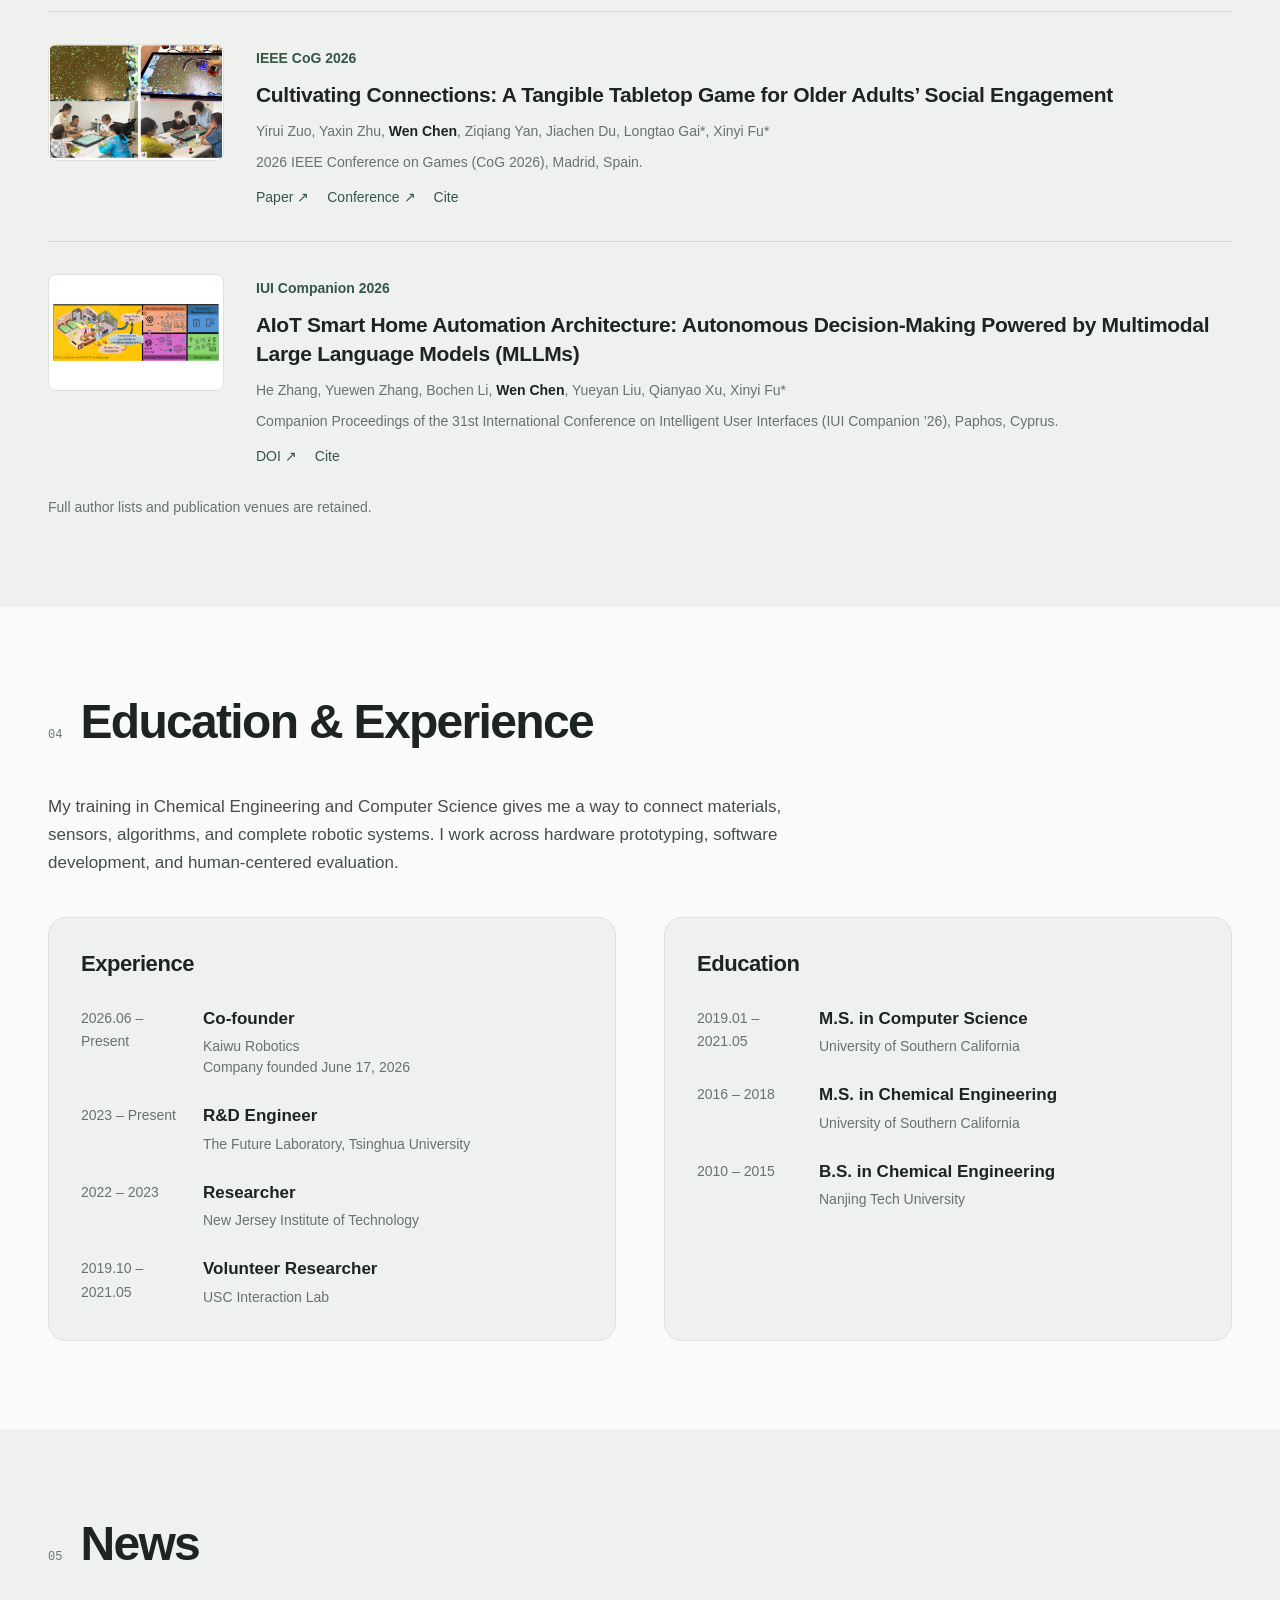
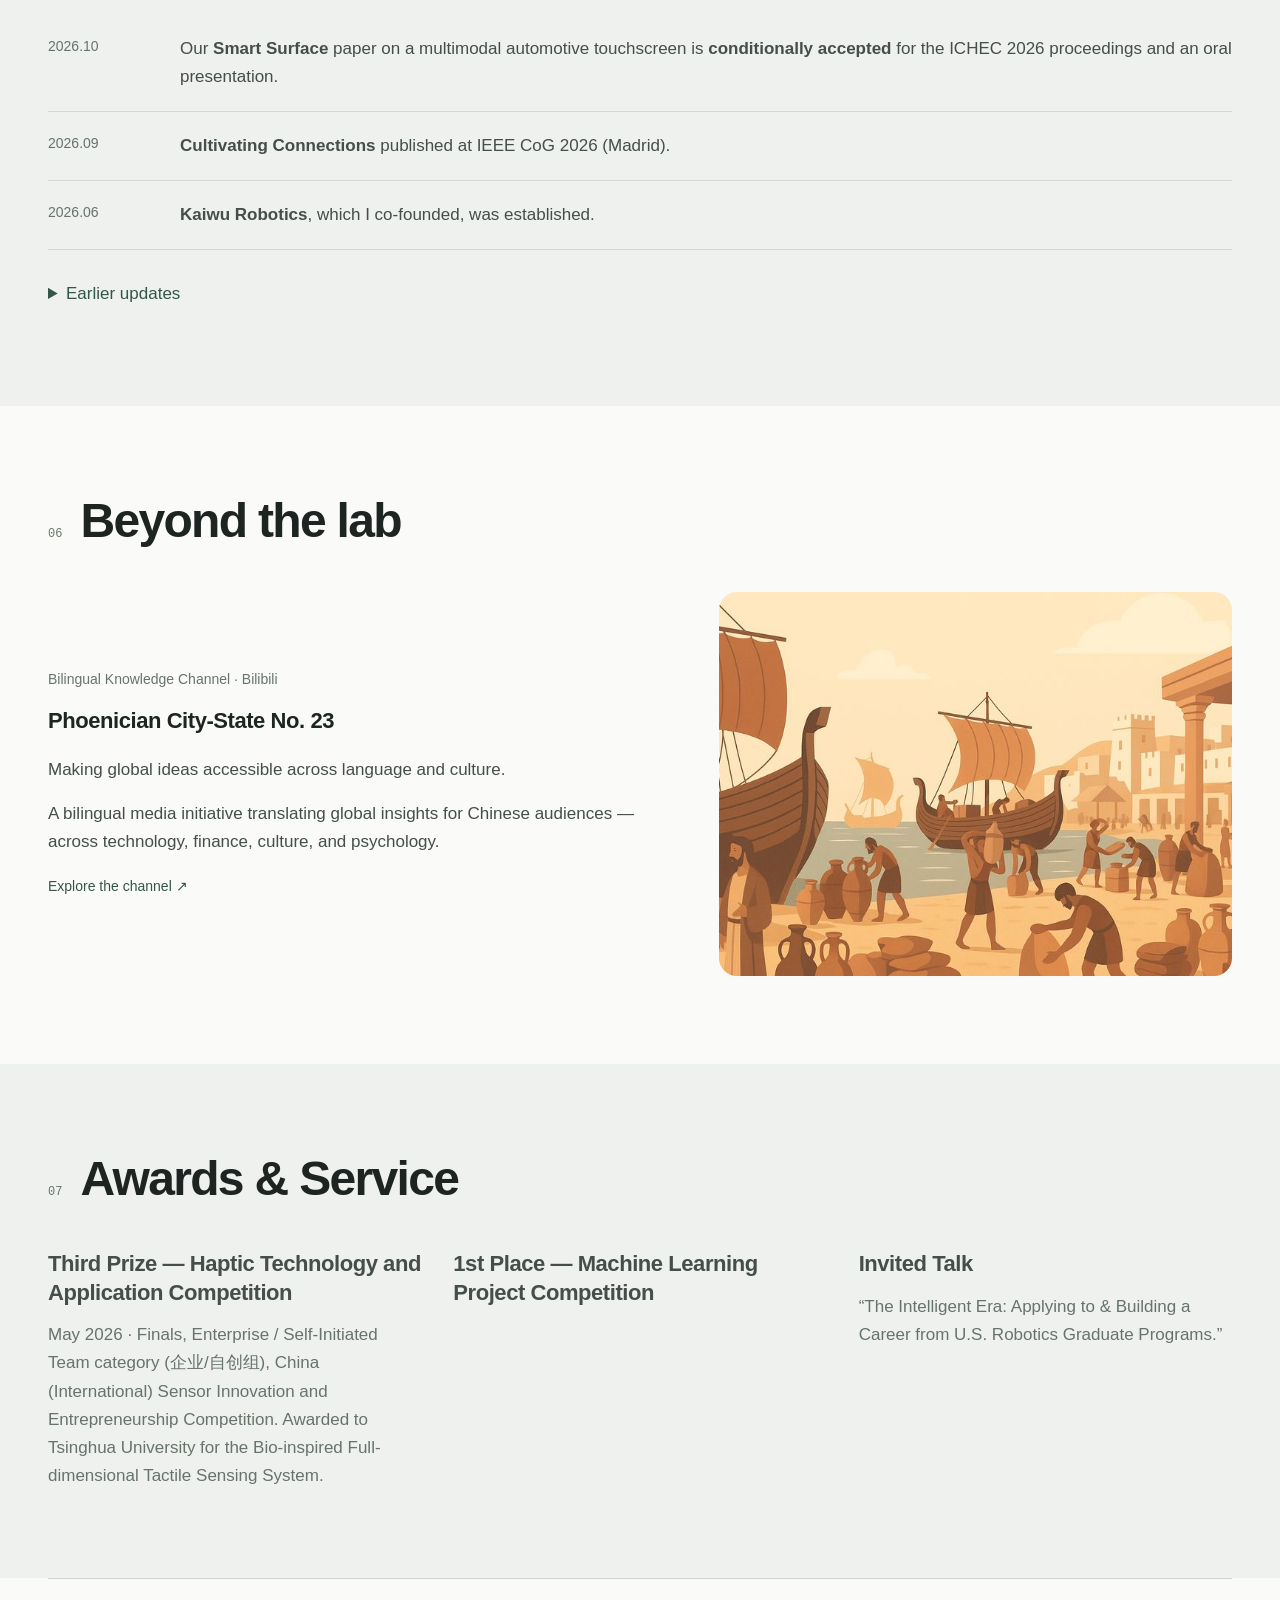
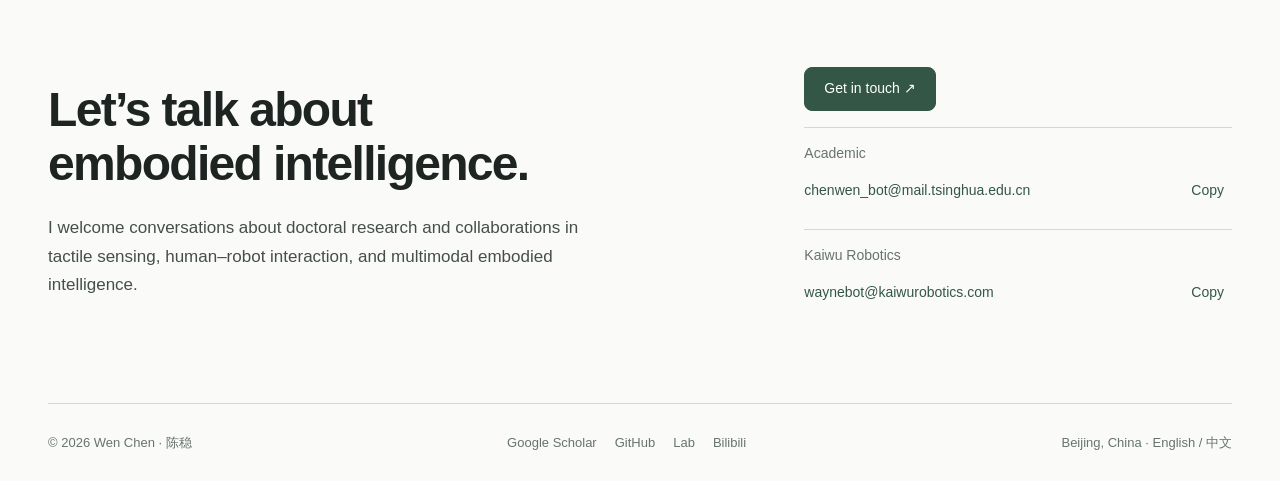
==== commit d204a75c: "Add restrained HostOS research preview and conceptual cover" ====
--- a/index.html
+++ b/index.html
@@ -114,9 +114,9 @@
     </div>
   </noscript>
 
-  <script src="assets/js/content.js?v=20261028-clsl" defer></script>
+  <script src="assets/js/content.js?v=20261111-hostos" defer></script>
   <script src="assets/js/project-video.js?v=20260923-film" defer></script>
   <script src="assets/js/tep-monitor.js?v=20260925-copy" defer></script>
-  <script src="assets/js/app.js?v=20261028-clsl" defer></script>
+  <script src="assets/js/app.js?v=20261111-hostos" defer></script>
 </body>
 </html>
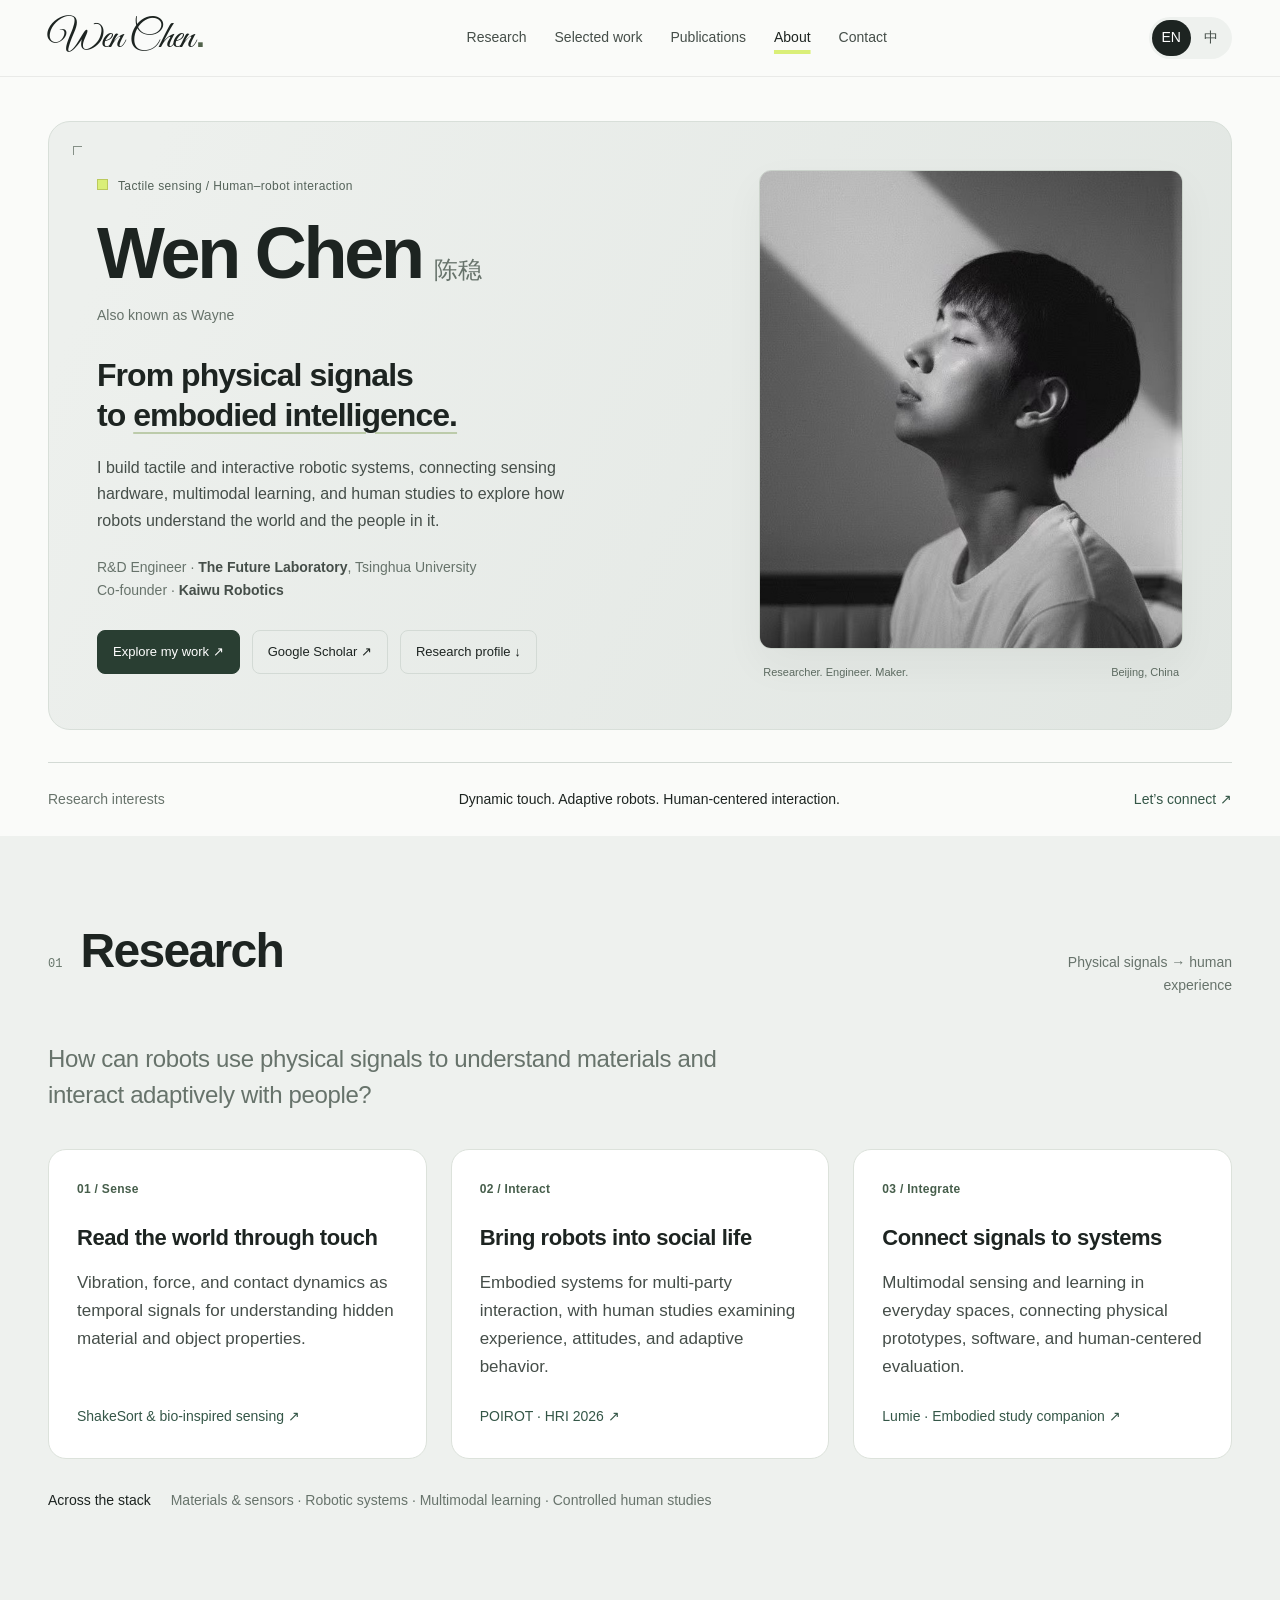
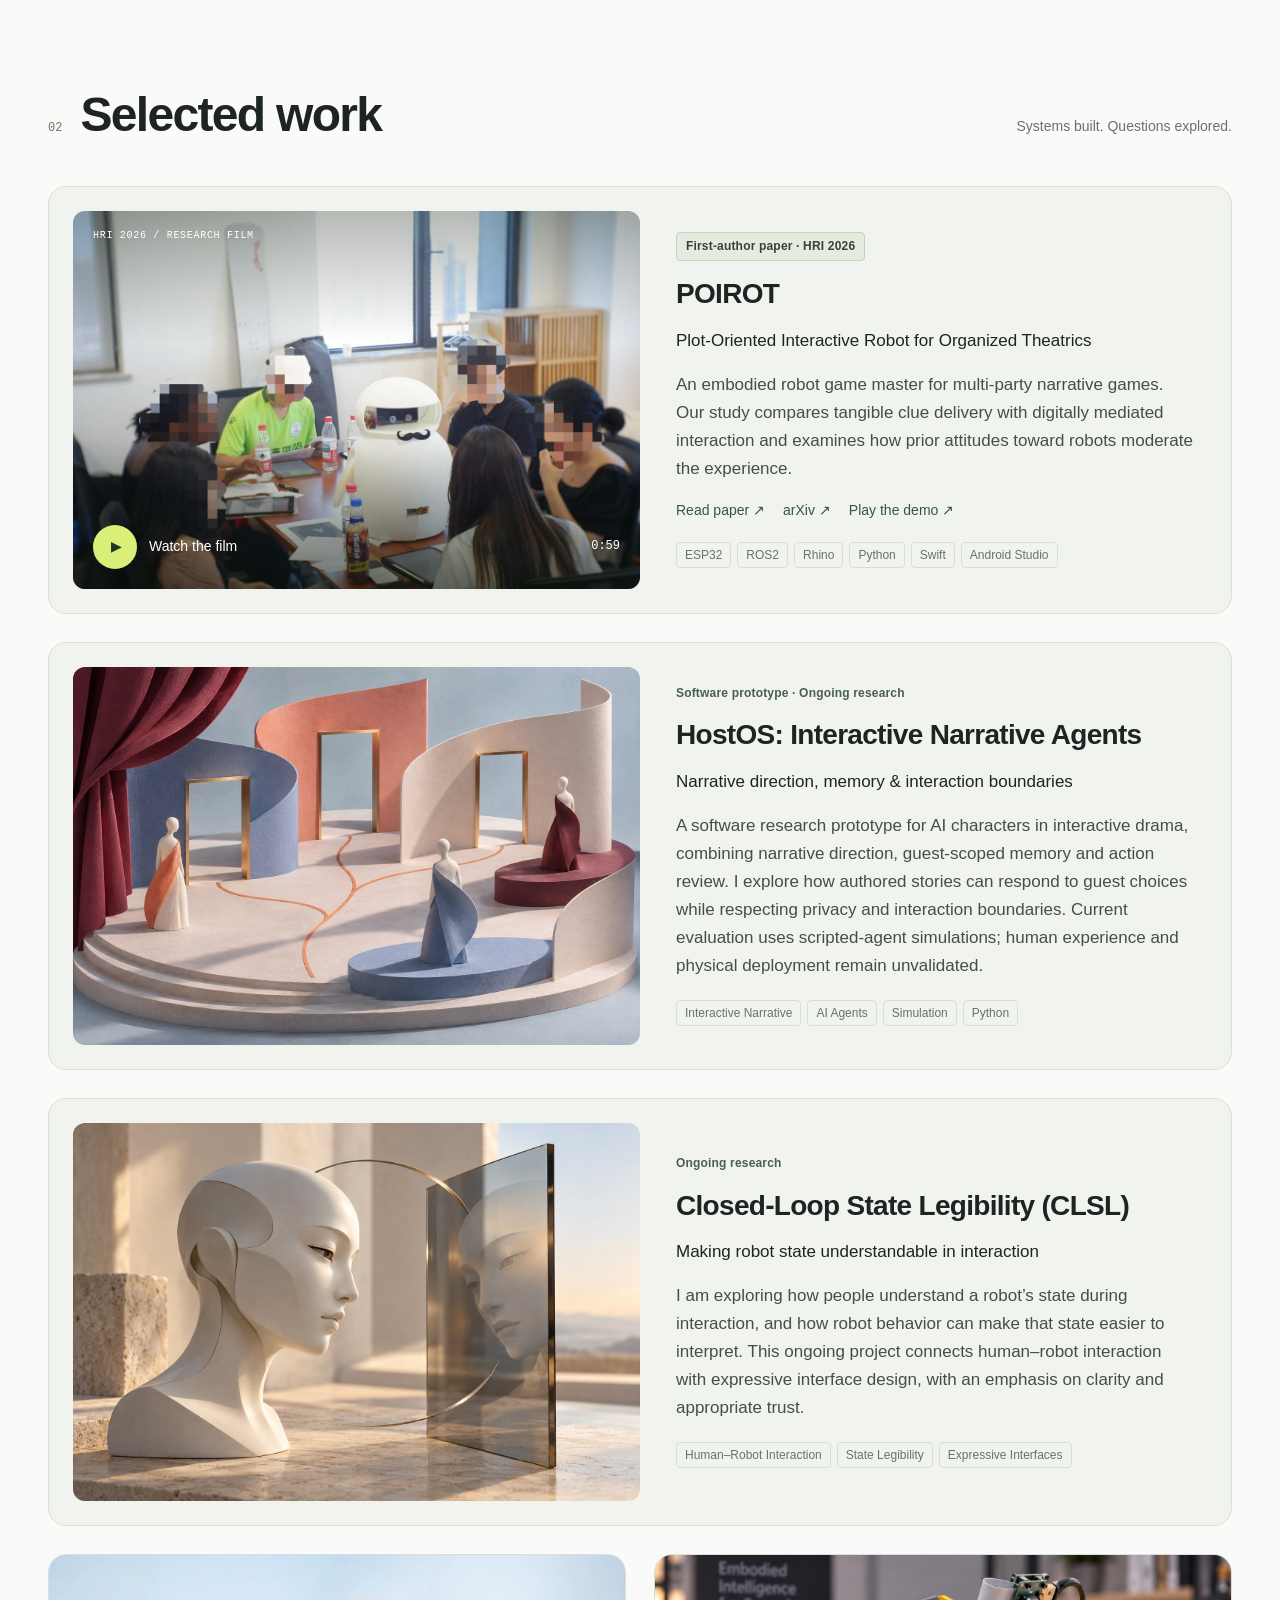
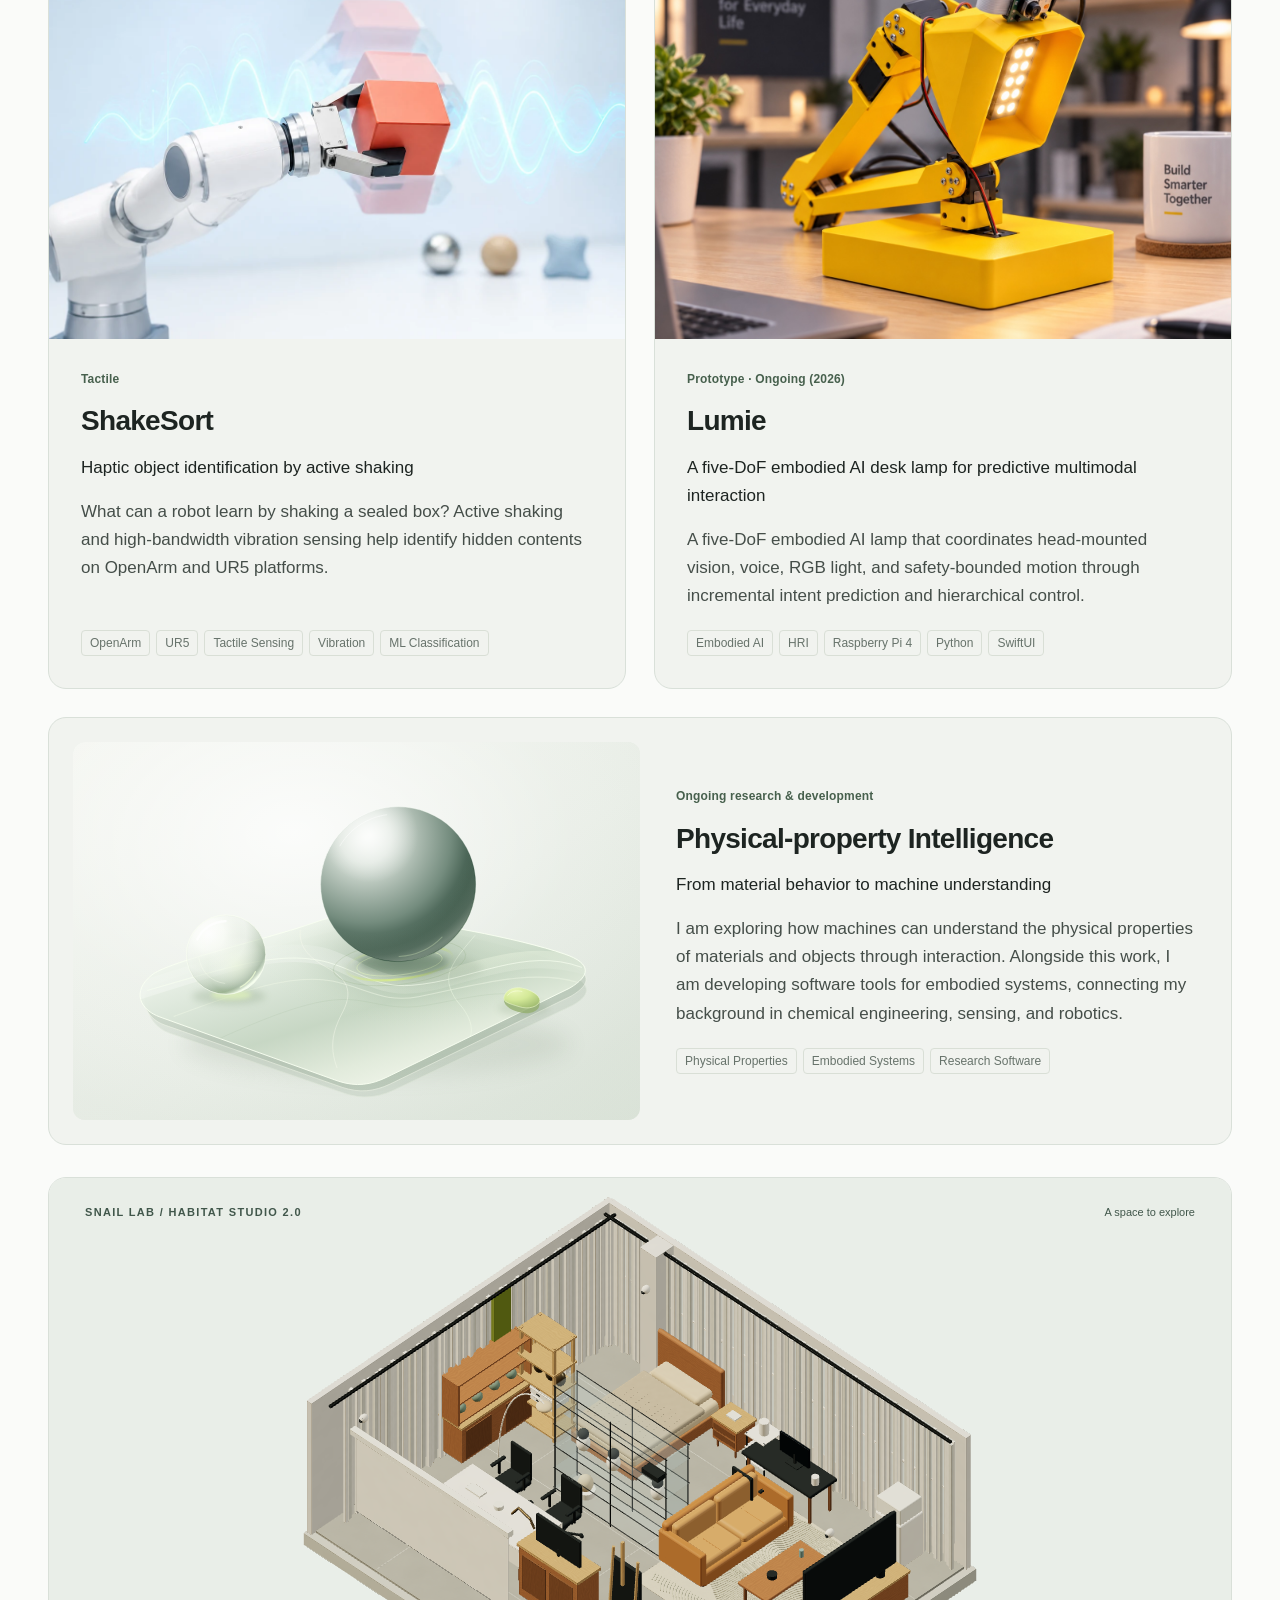
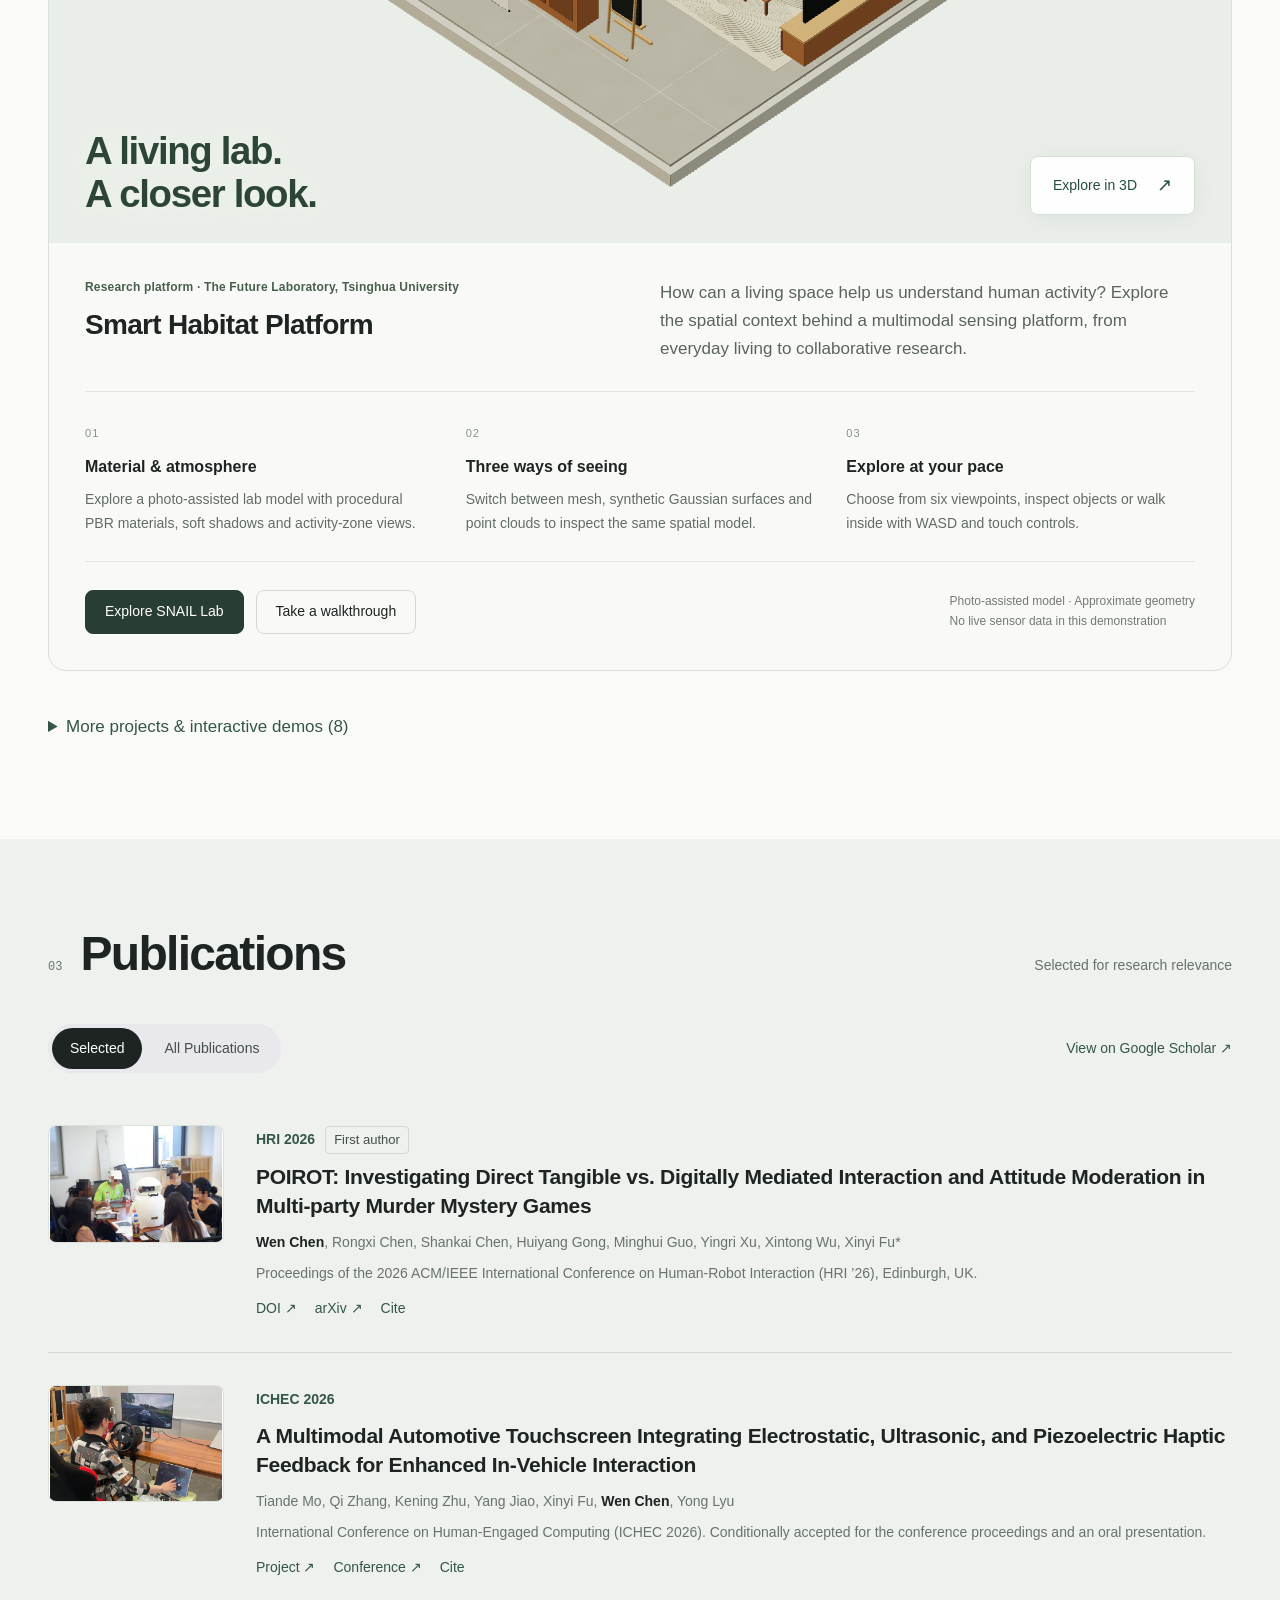
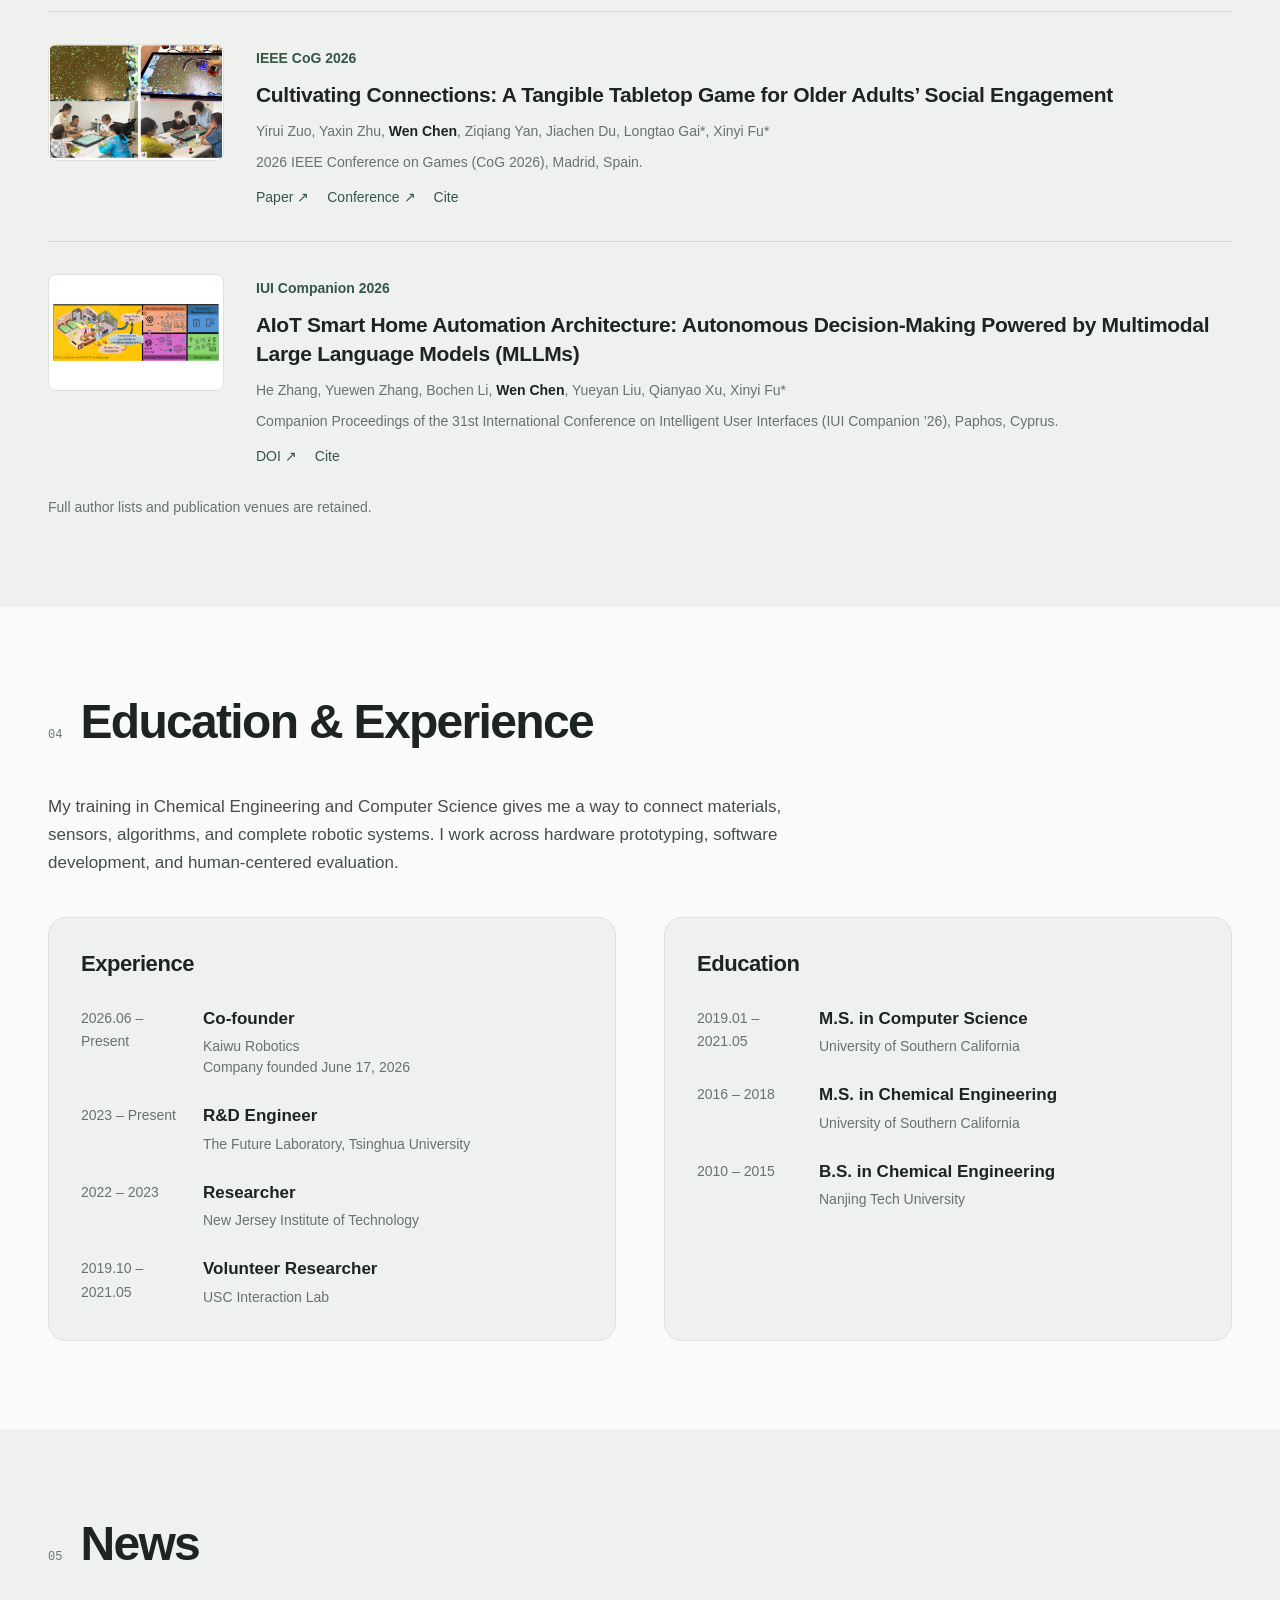
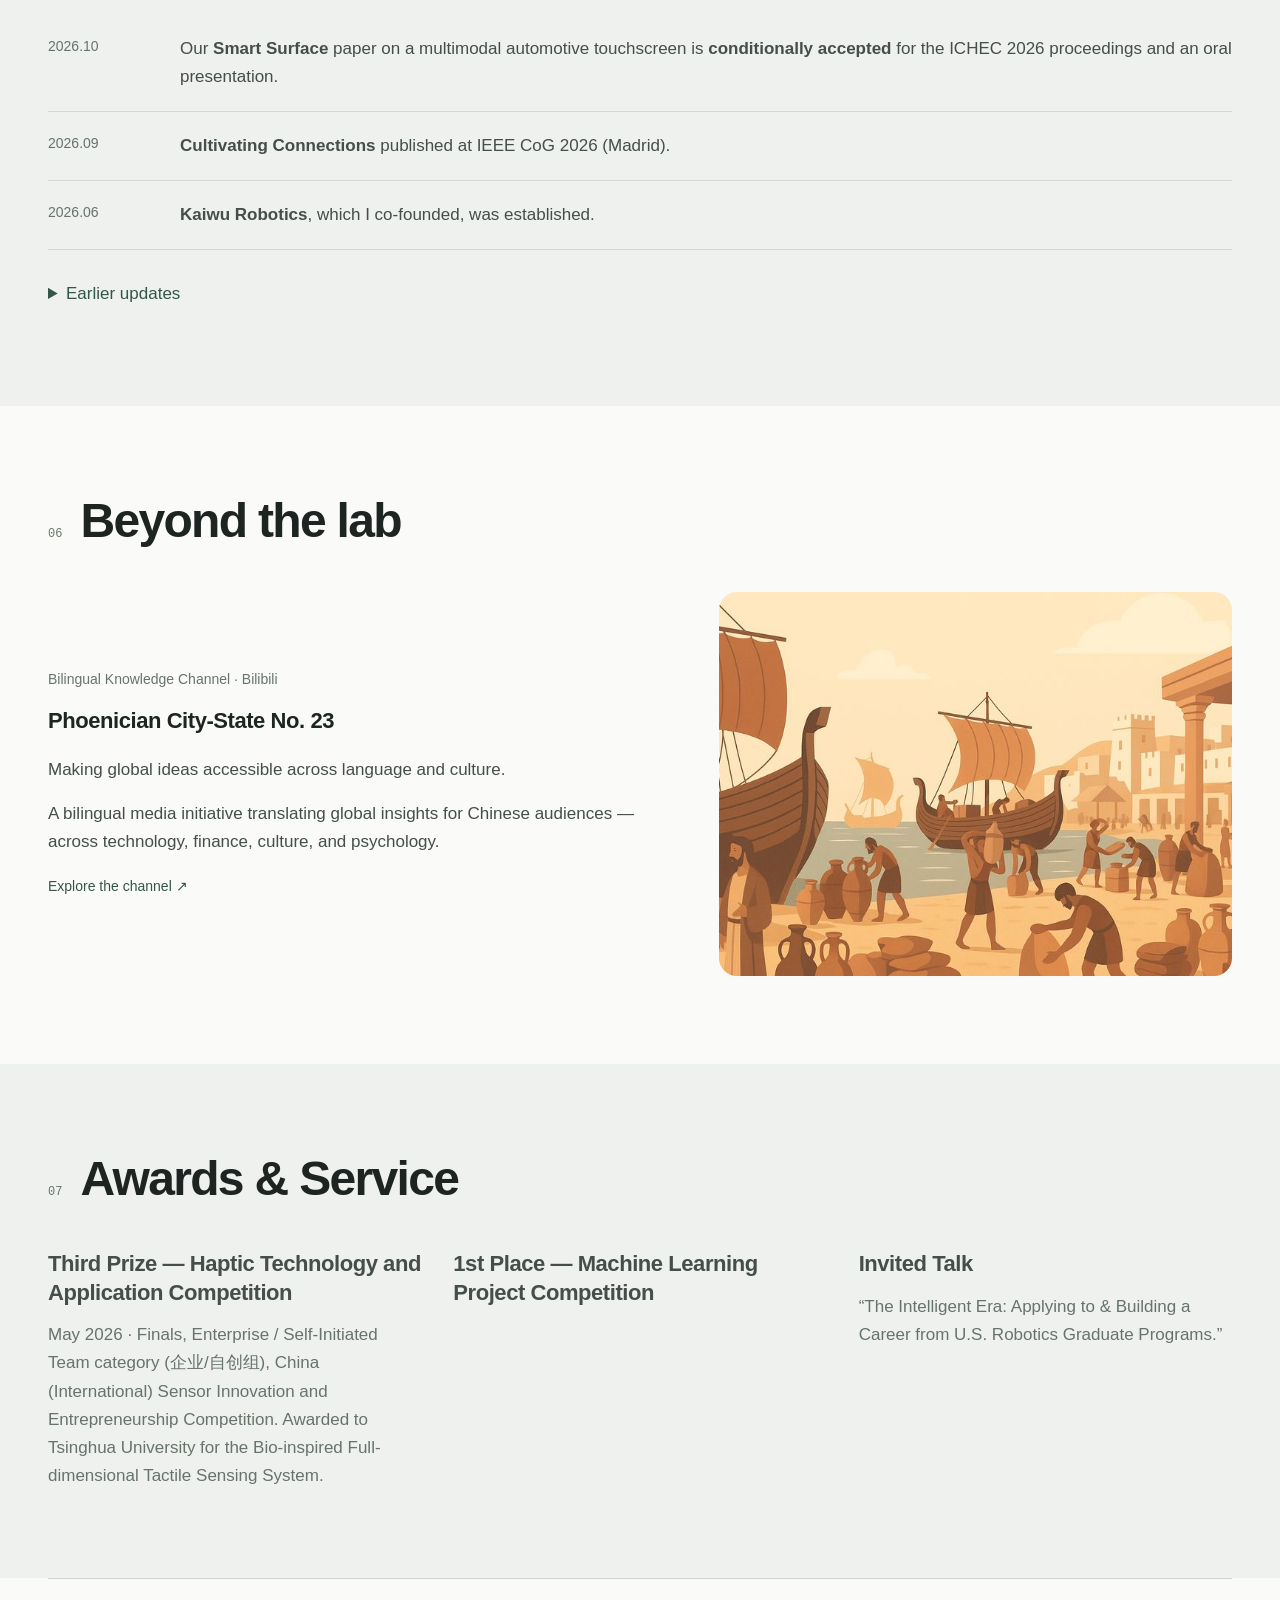
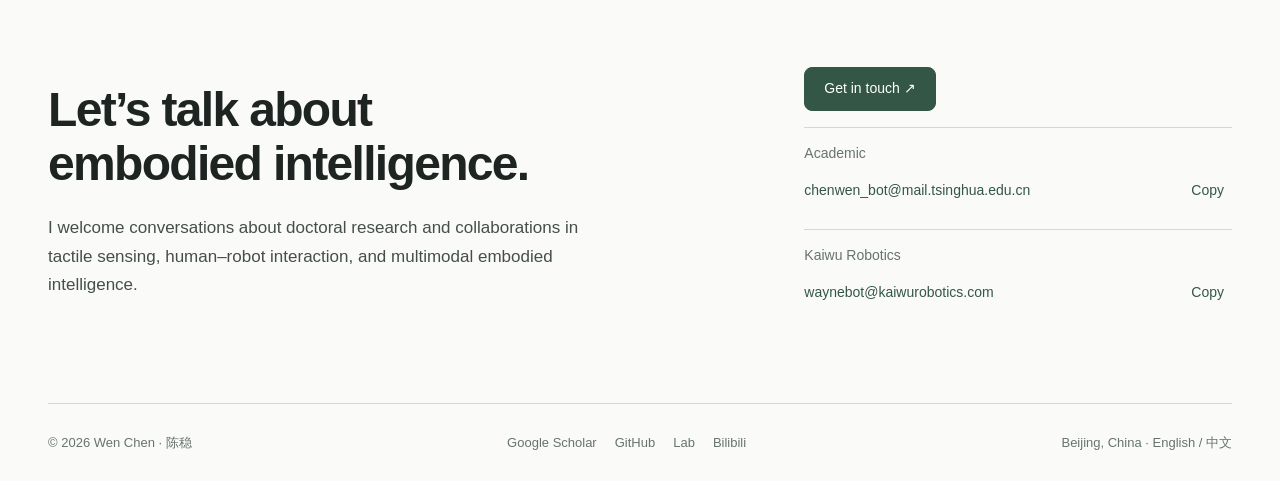
==== commit ade272f9: "Remove visible captions from HostOS and CLSL covers" ====
--- a/index.html
+++ b/index.html
@@ -114,7 +114,7 @@
     </div>
   </noscript>
 
-  <script src="assets/js/content.js?v=20261111-hostos" defer></script>
+  <script src="assets/js/content.js?v=20261111-clean-covers" defer></script>
   <script src="assets/js/project-video.js?v=20260923-film" defer></script>
   <script src="assets/js/tep-monitor.js?v=20260925-copy" defer></script>
   <script src="assets/js/app.js?v=20261111-hostos" defer></script>
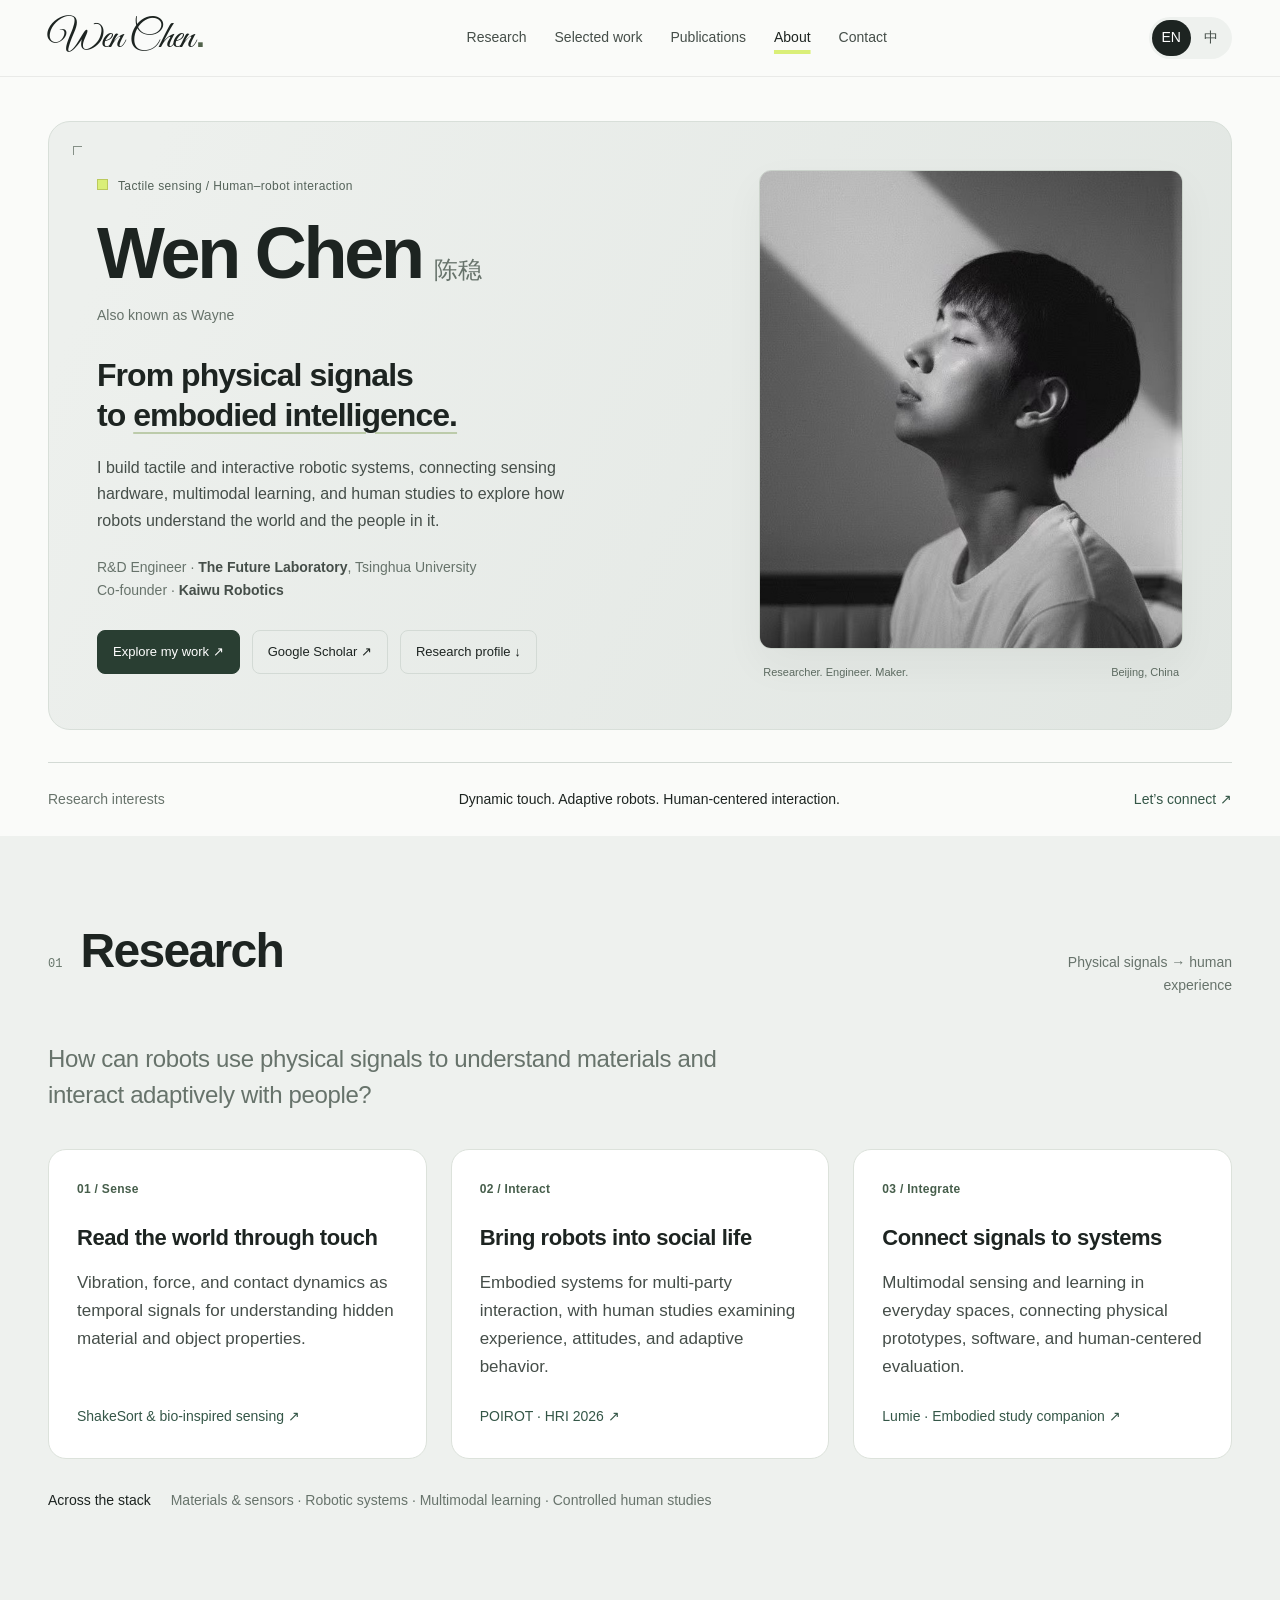
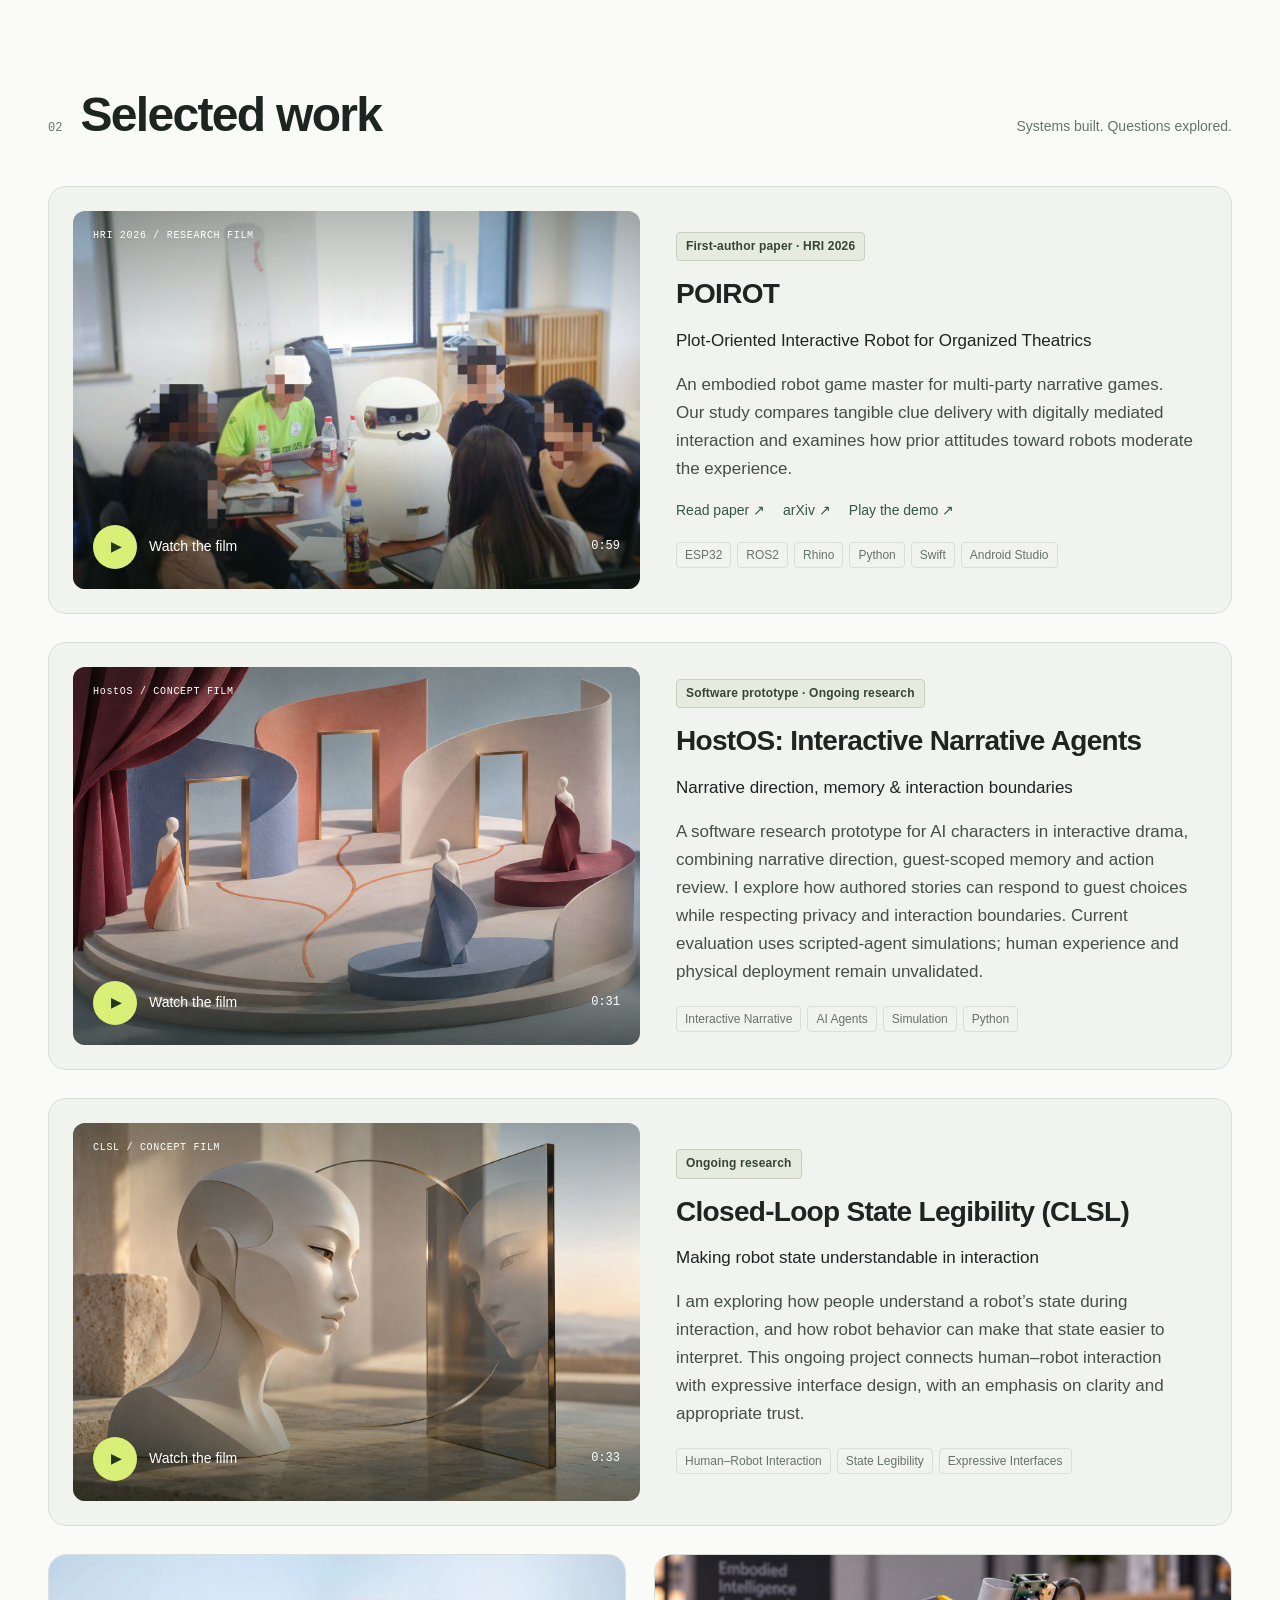
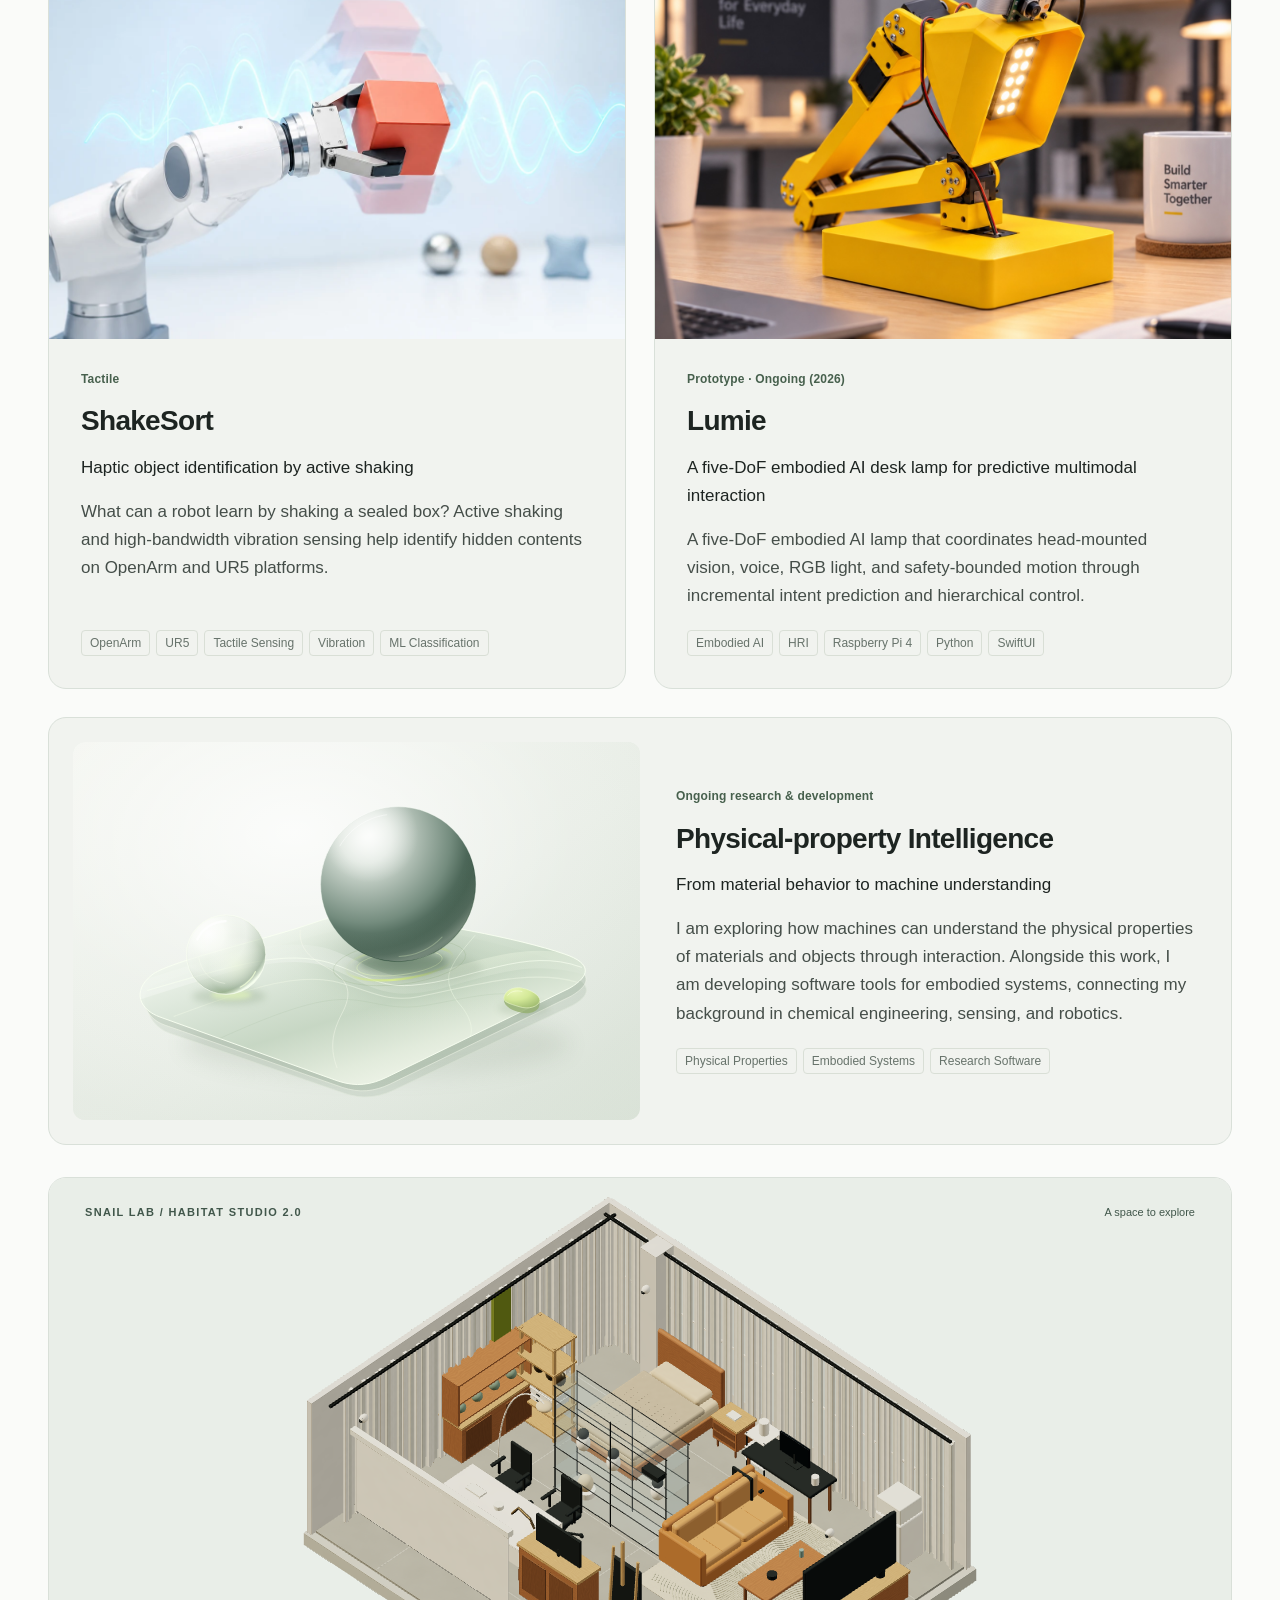
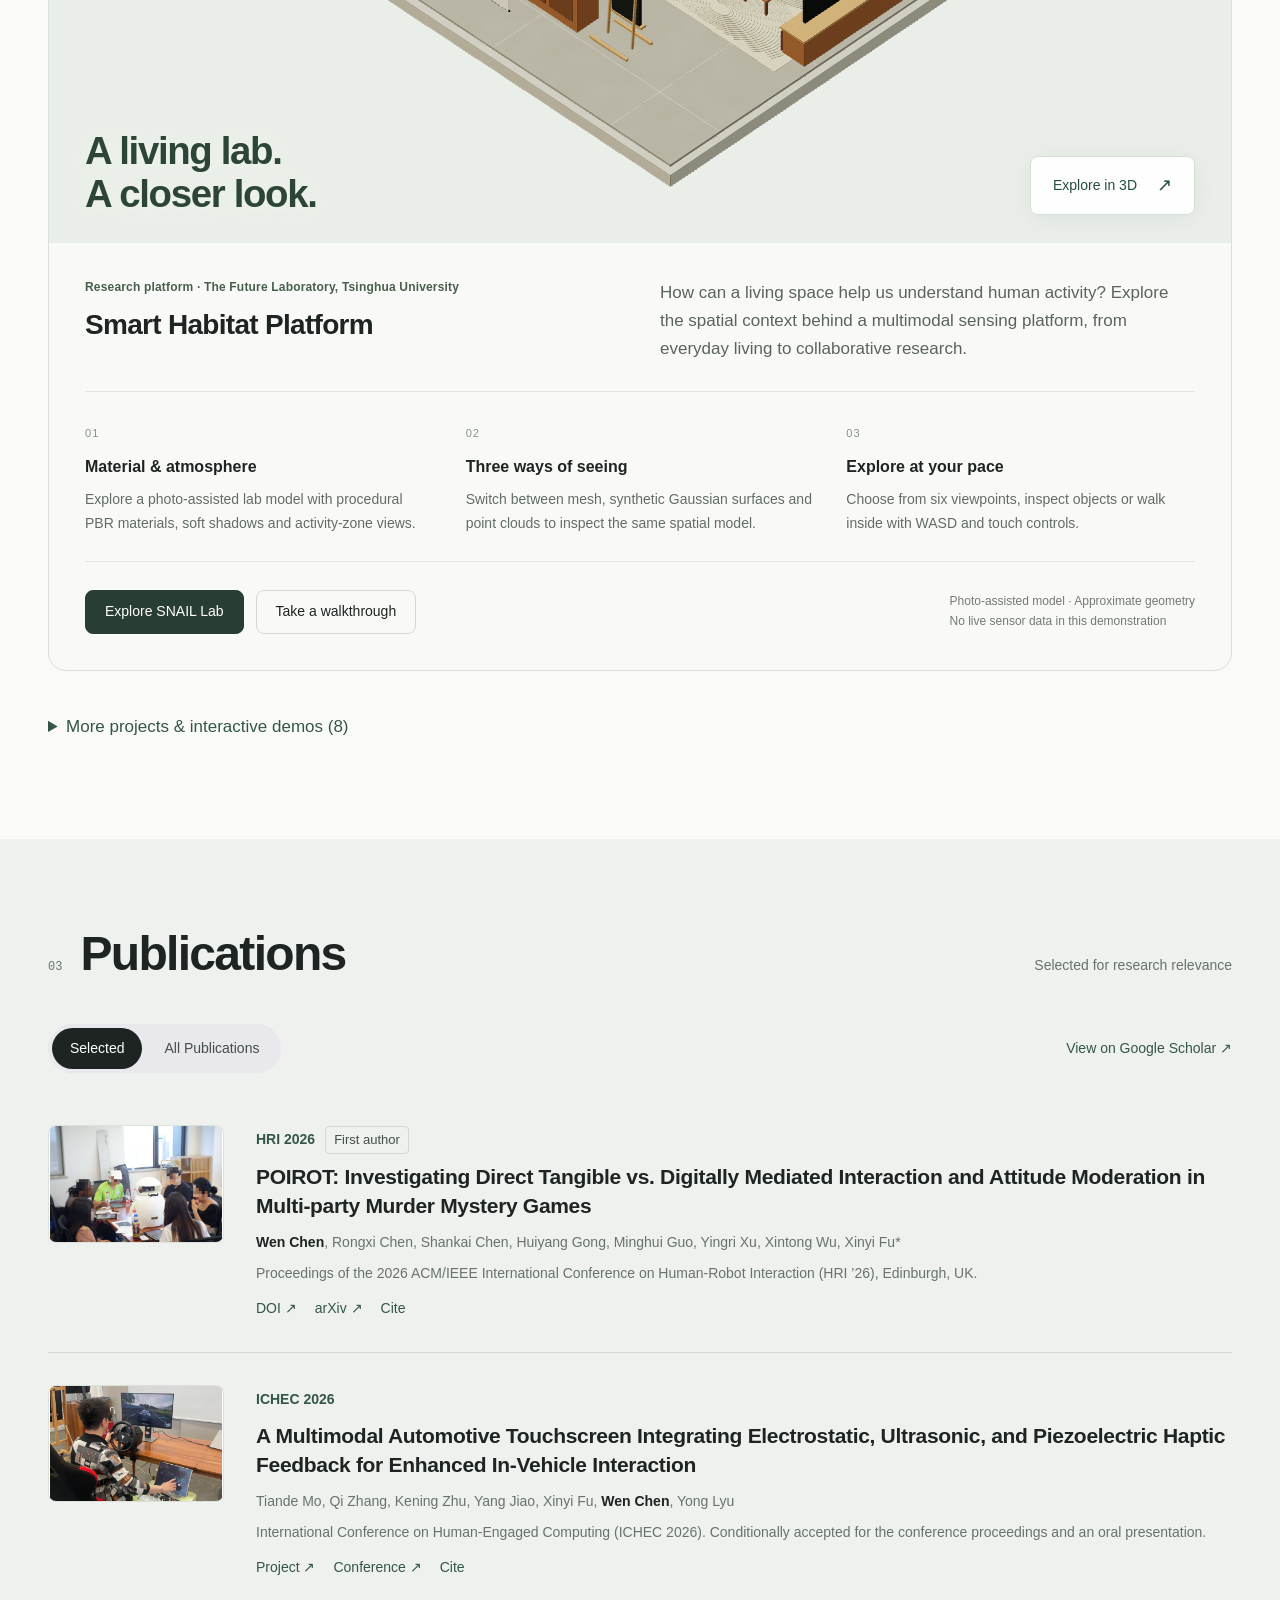
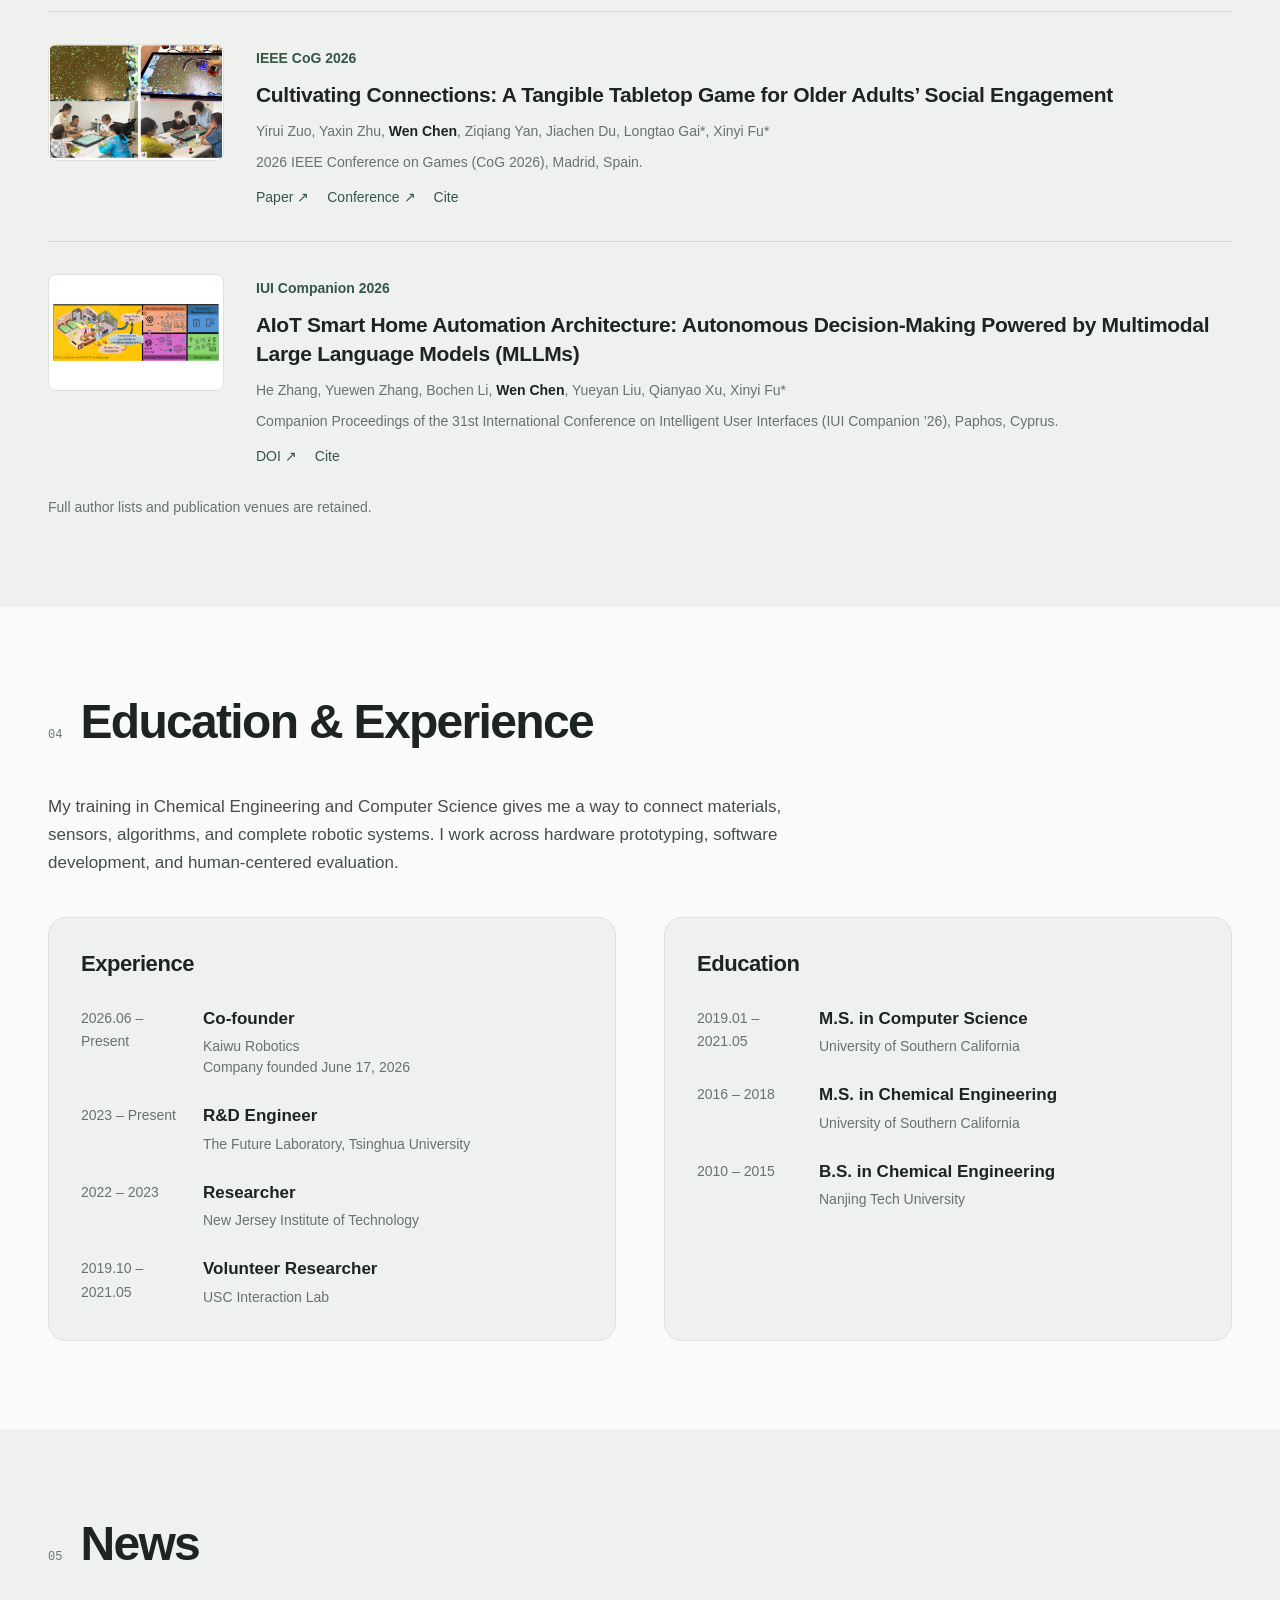
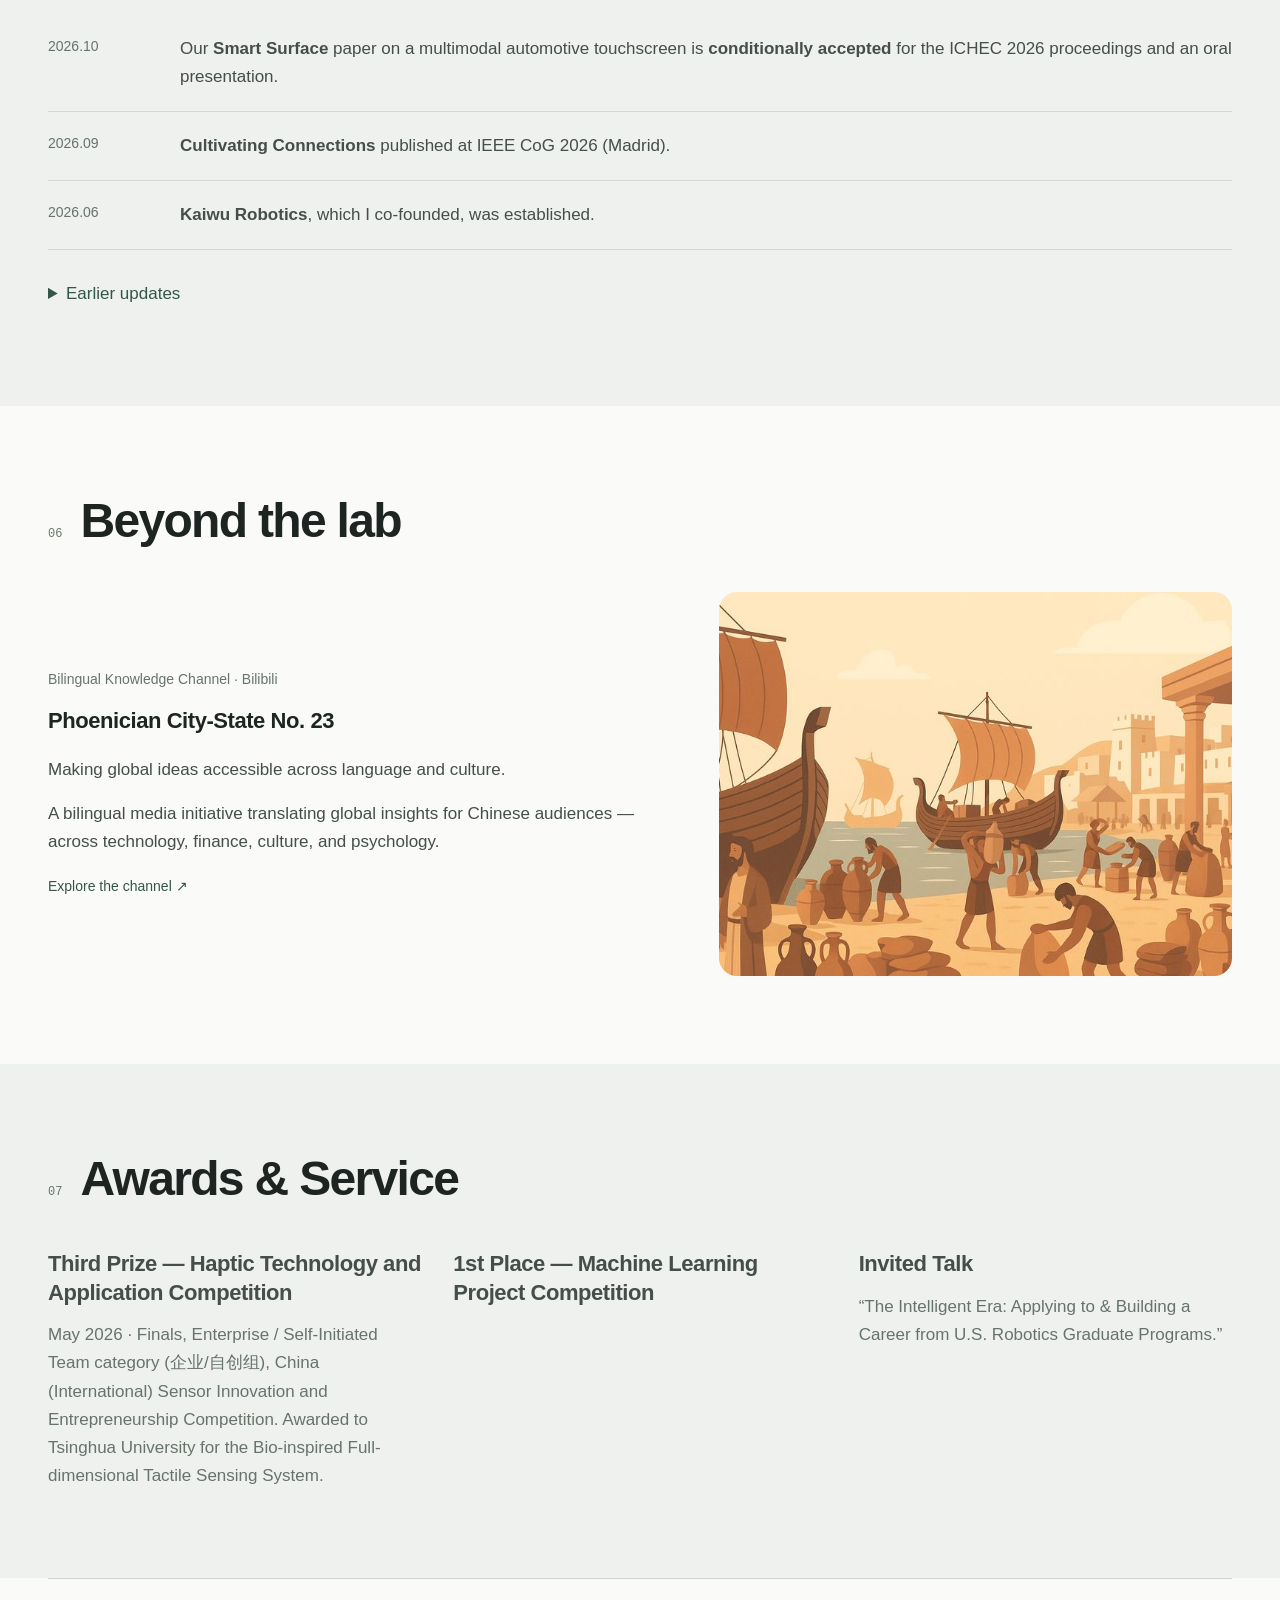
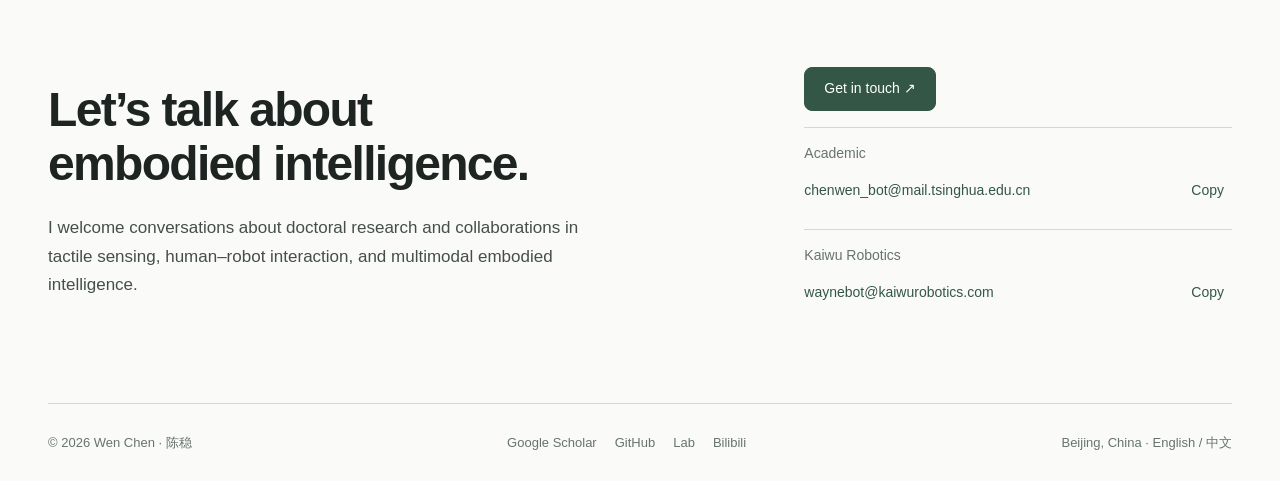
==== commit 9533a80b: "Embed HostOS and CLSL films with a shared bilingual project player" ====
--- a/index.html
+++ b/index.html
@@ -114,9 +114,9 @@
     </div>
   </noscript>
 
-  <script src="assets/js/content.js?v=20261111-clean-covers" defer></script>
-  <script src="assets/js/project-video.js?v=20260923-film" defer></script>
+  <script src="assets/js/content.js?v=20261115-project-films" defer></script>
+  <script src="assets/js/project-video.js?v=20261115-project-films" defer></script>
   <script src="assets/js/tep-monitor.js?v=20260925-copy" defer></script>
-  <script src="assets/js/app.js?v=20261111-hostos" defer></script>
+  <script src="assets/js/app.js?v=20261115-project-films" defer></script>
 </body>
 </html>
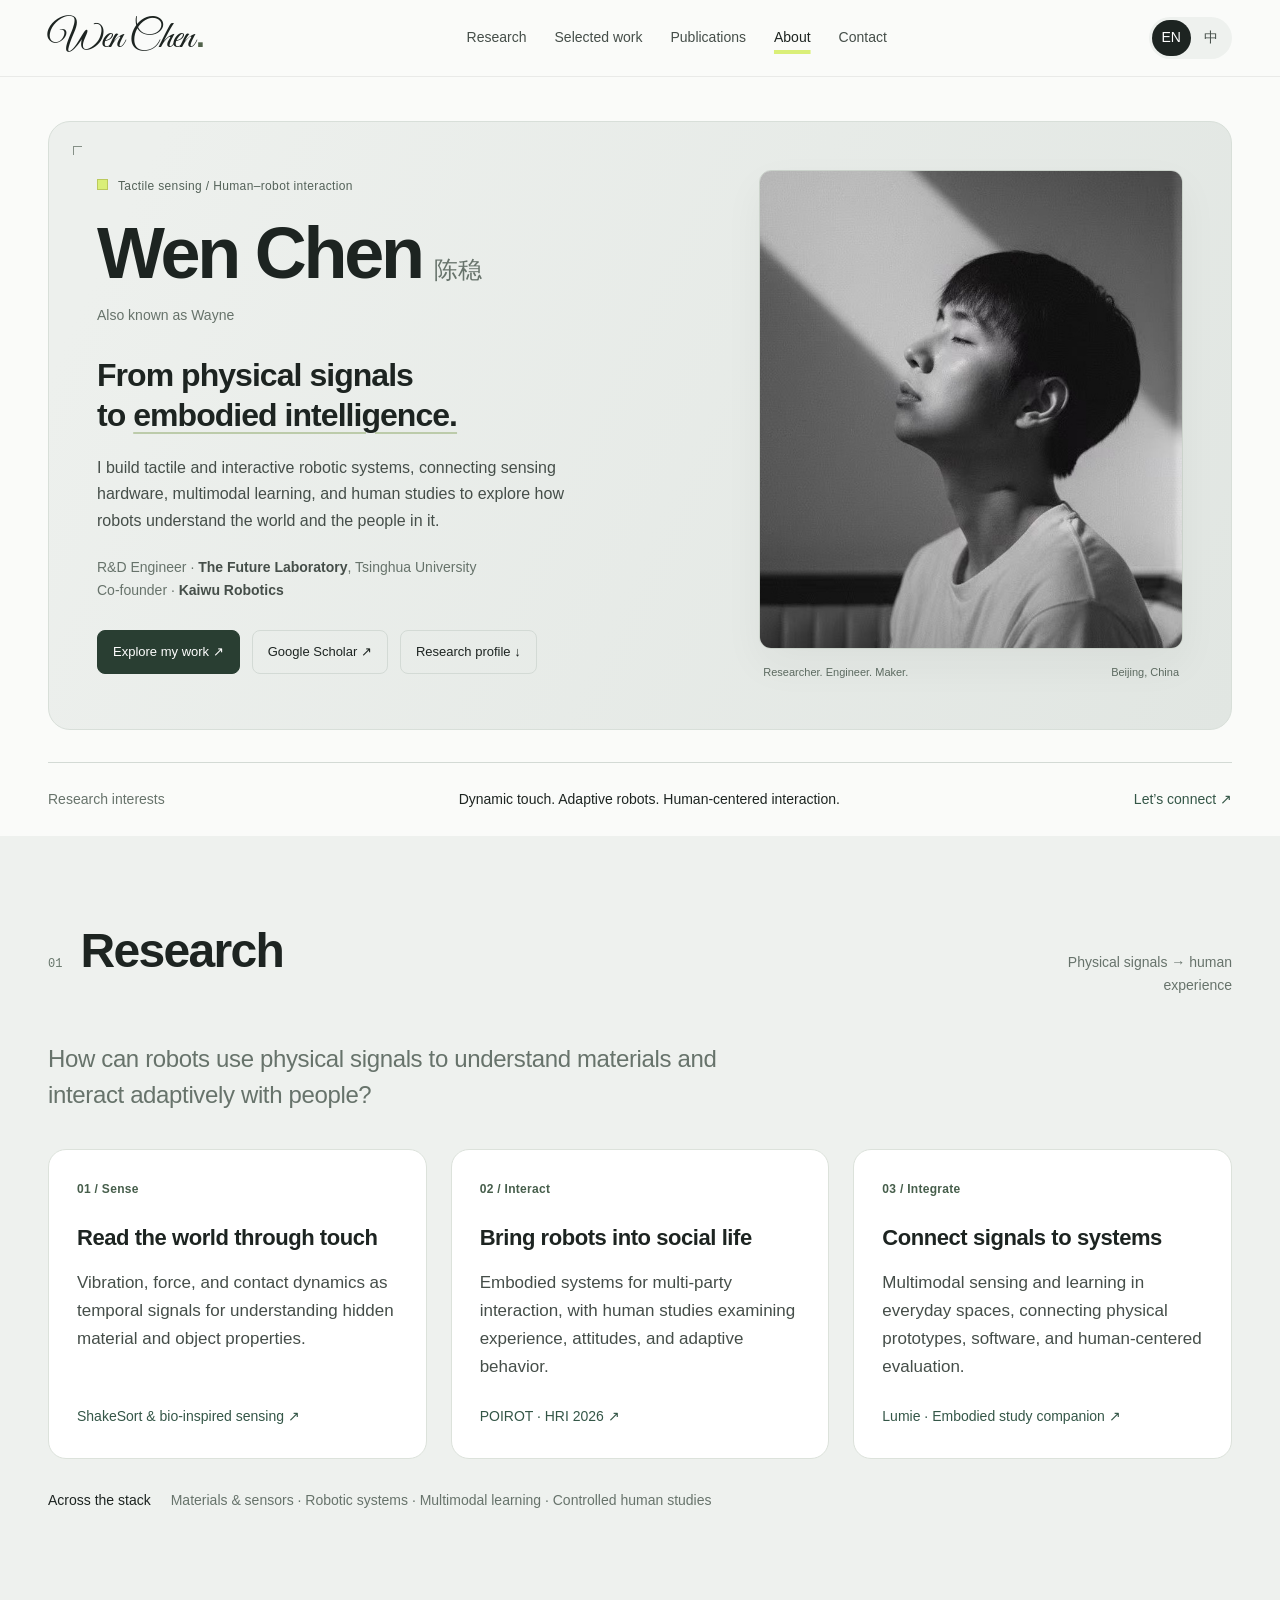
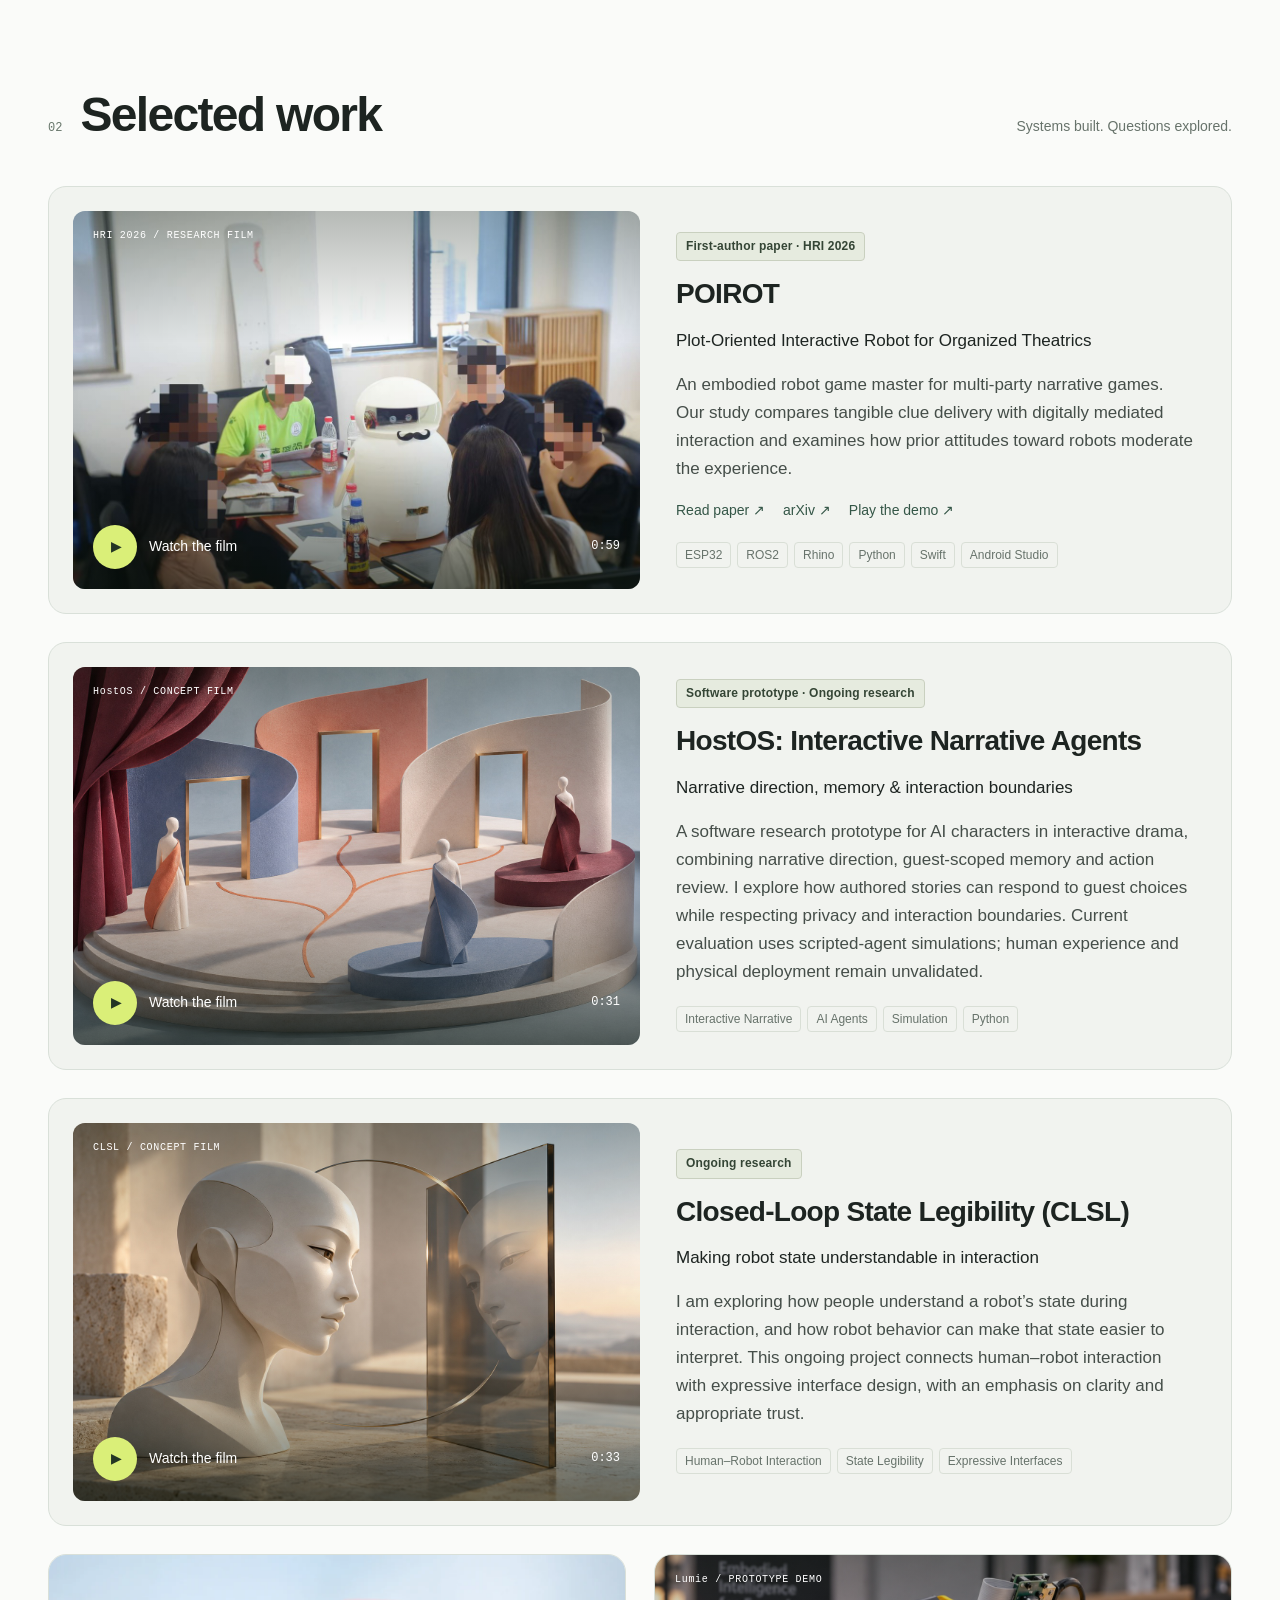
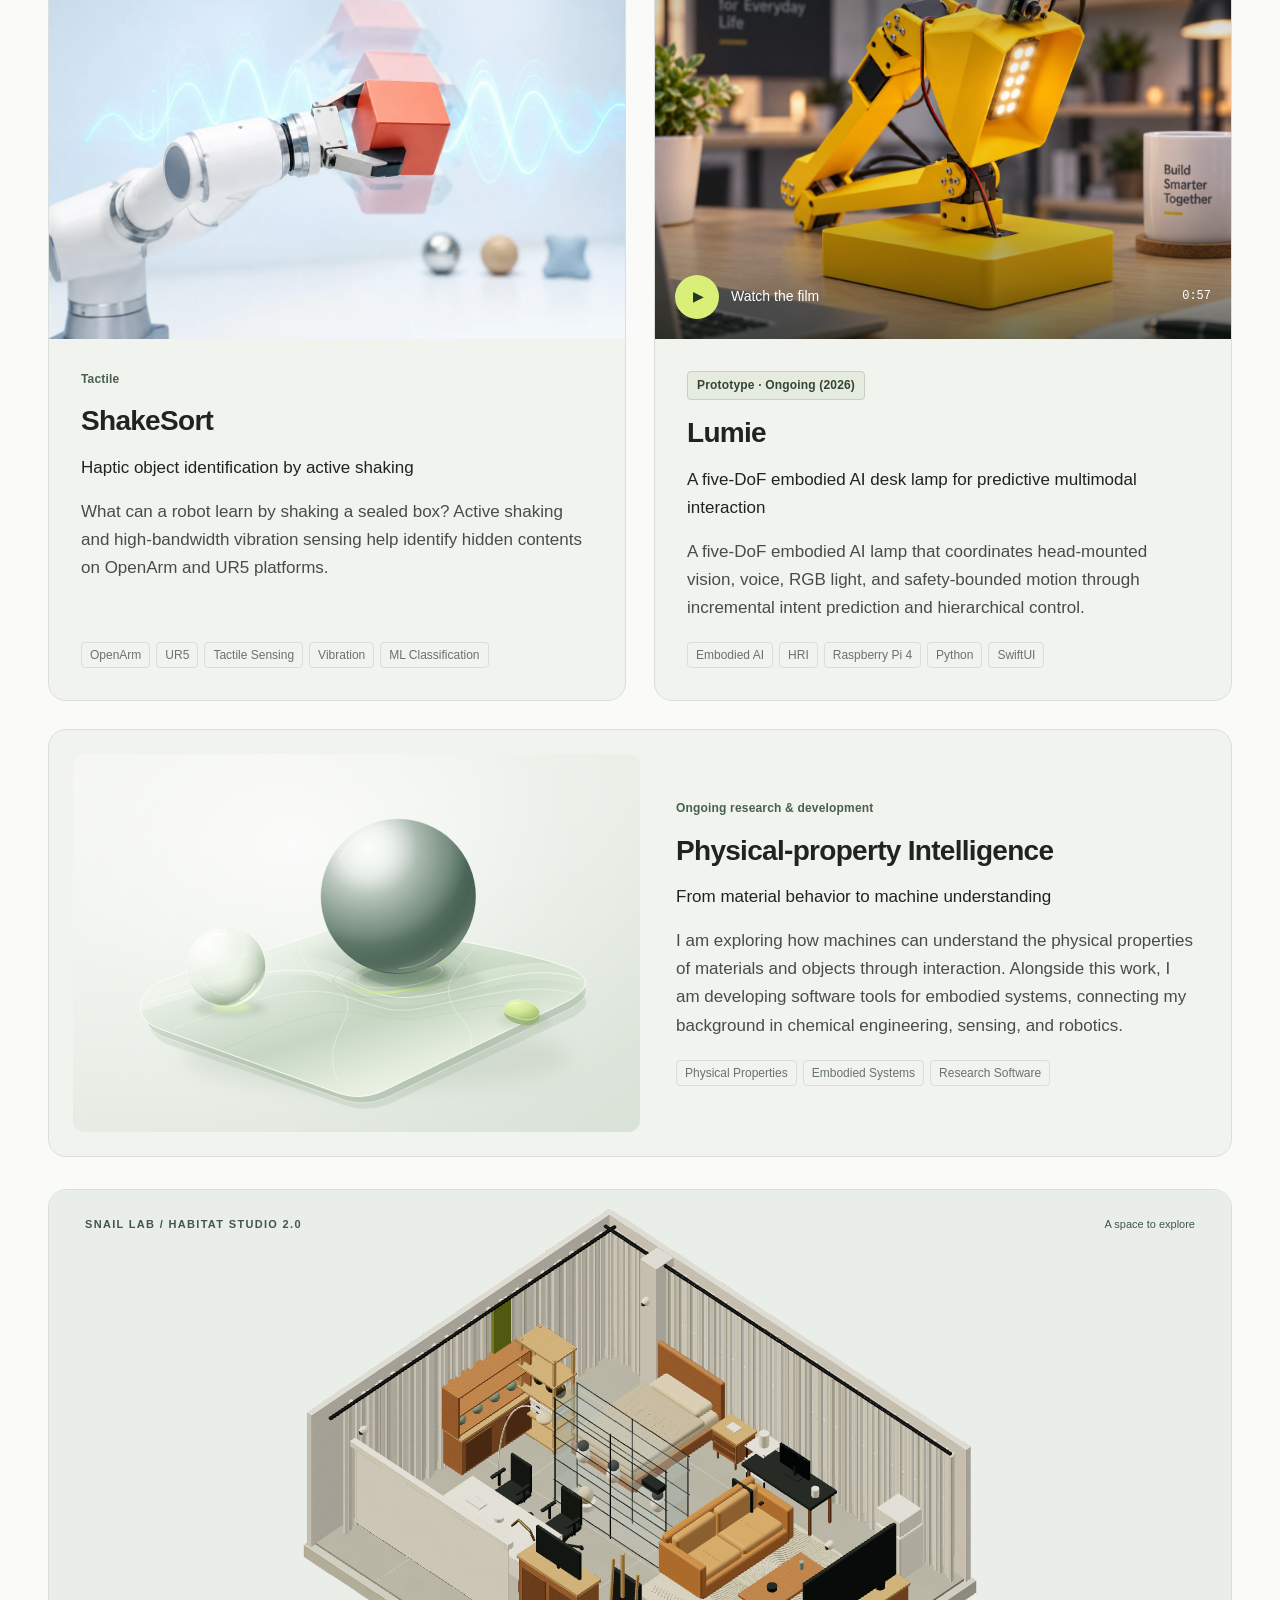
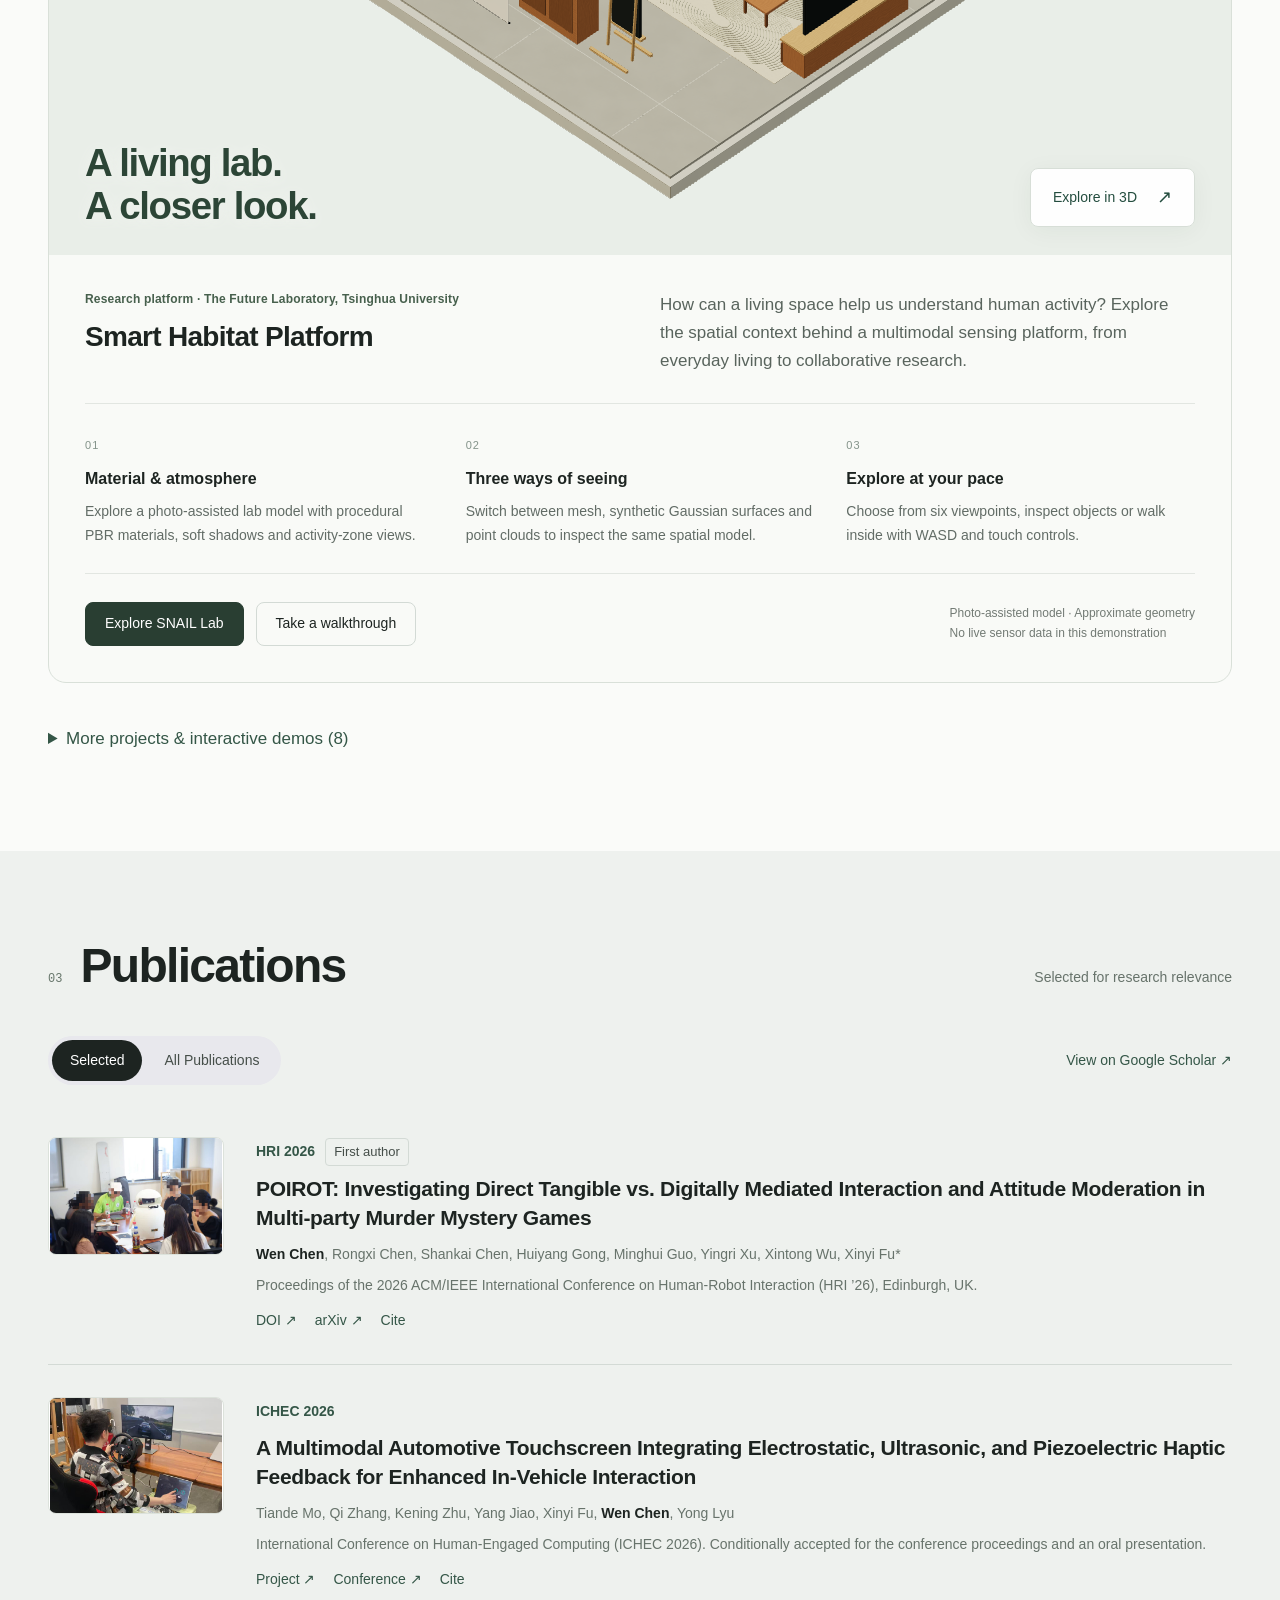
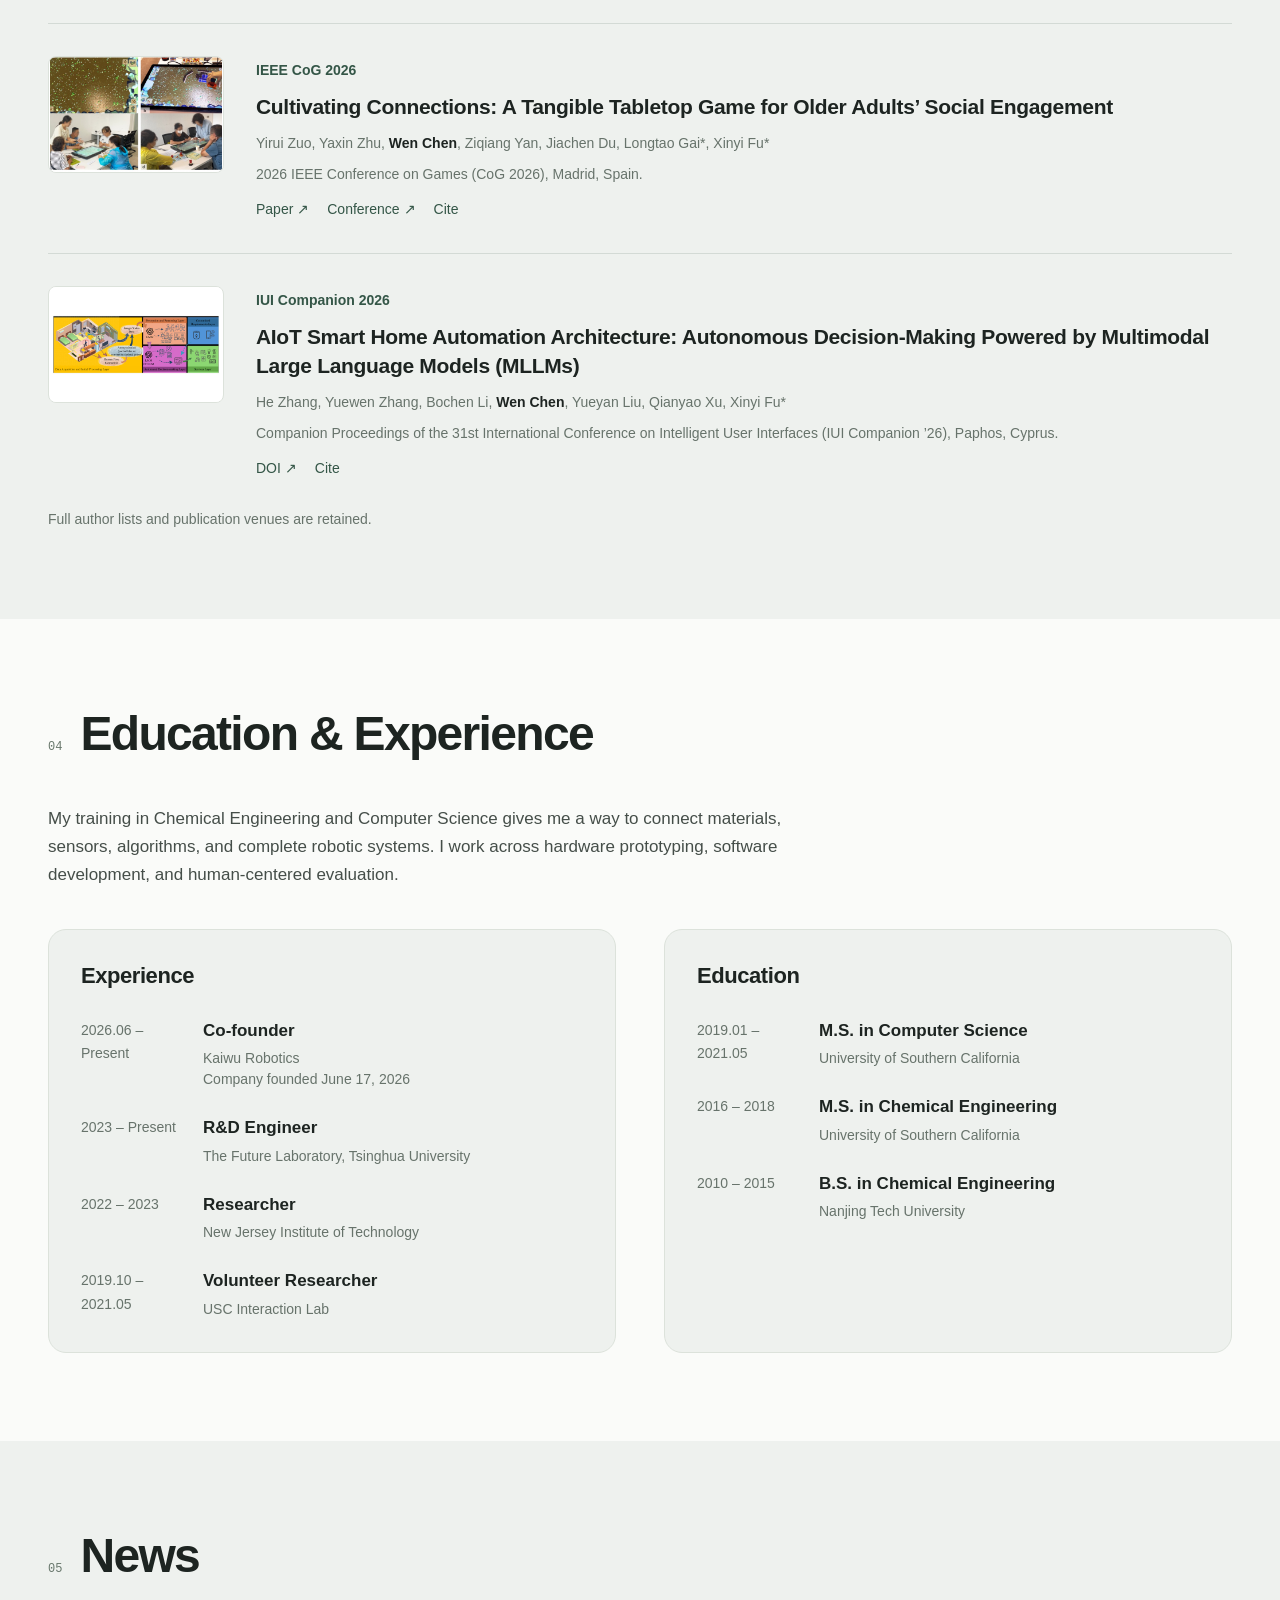
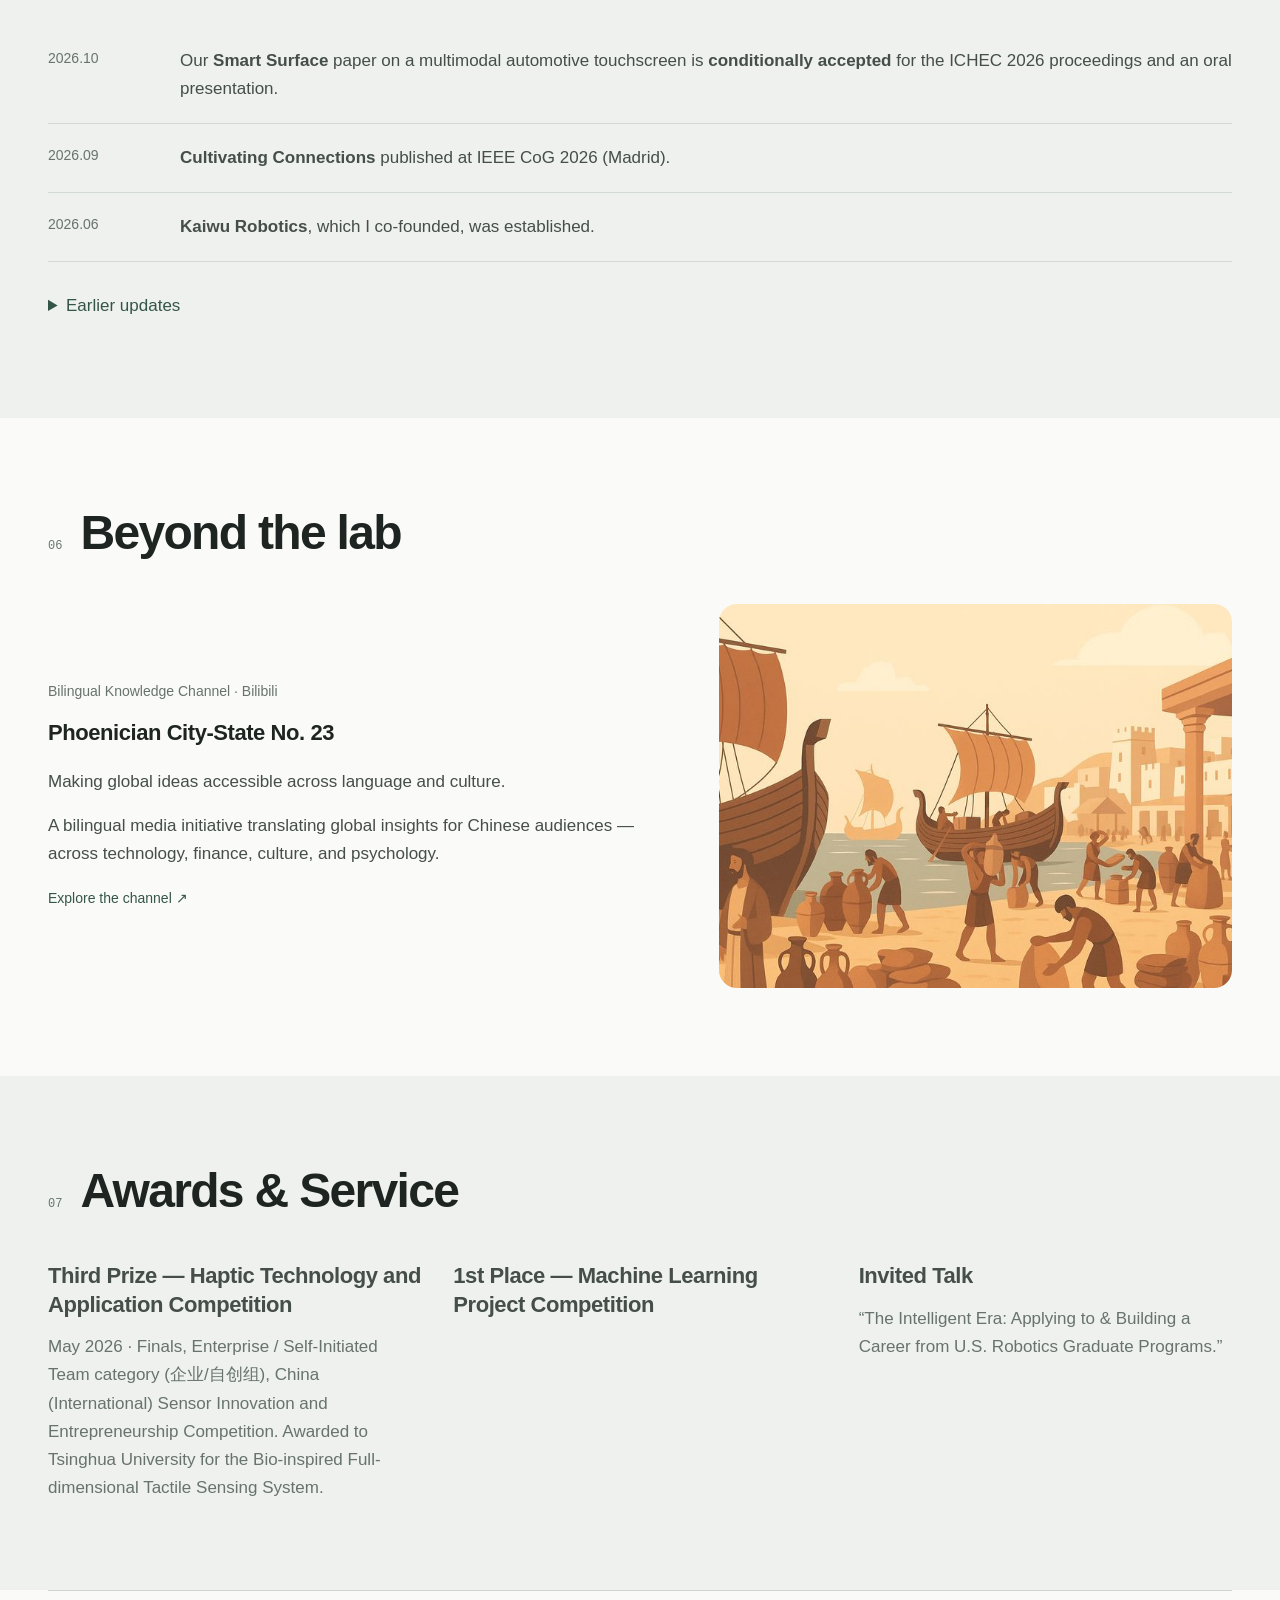
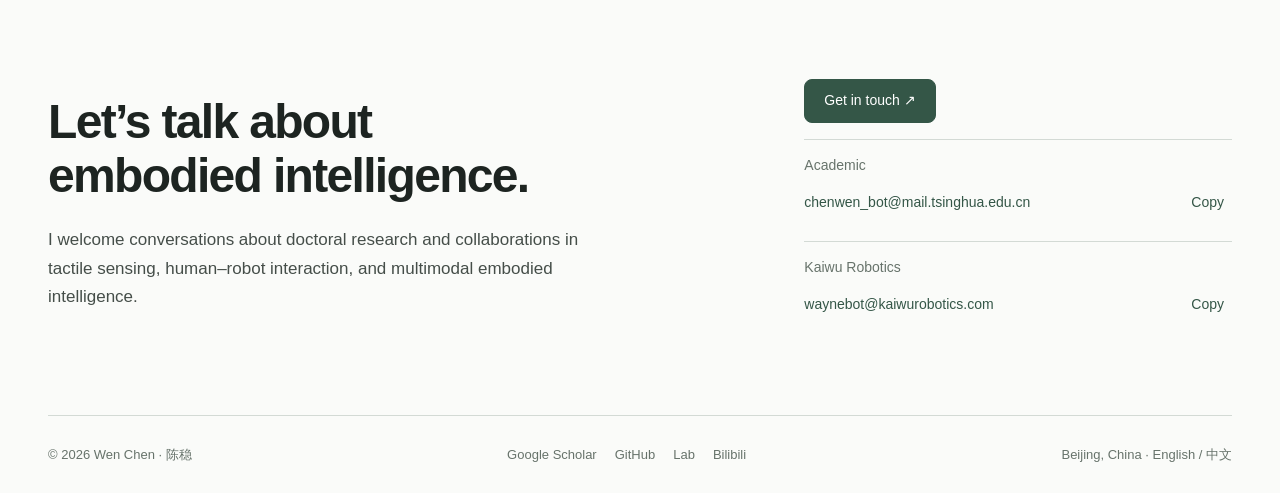
==== commit c06cd919: "Embed Lumie prototype video in bilingual project player" ====
--- a/index.html
+++ b/index.html
@@ -114,7 +114,7 @@
     </div>
   </noscript>
 
-  <script src="assets/js/content.js?v=20261115-project-films" defer></script>
+  <script src="assets/js/content.js?v=20261115-lumie-film" defer></script>
   <script src="assets/js/project-video.js?v=20261115-project-films" defer></script>
   <script src="assets/js/tep-monitor.js?v=20260925-copy" defer></script>
   <script src="assets/js/app.js?v=20261115-project-films" defer></script>
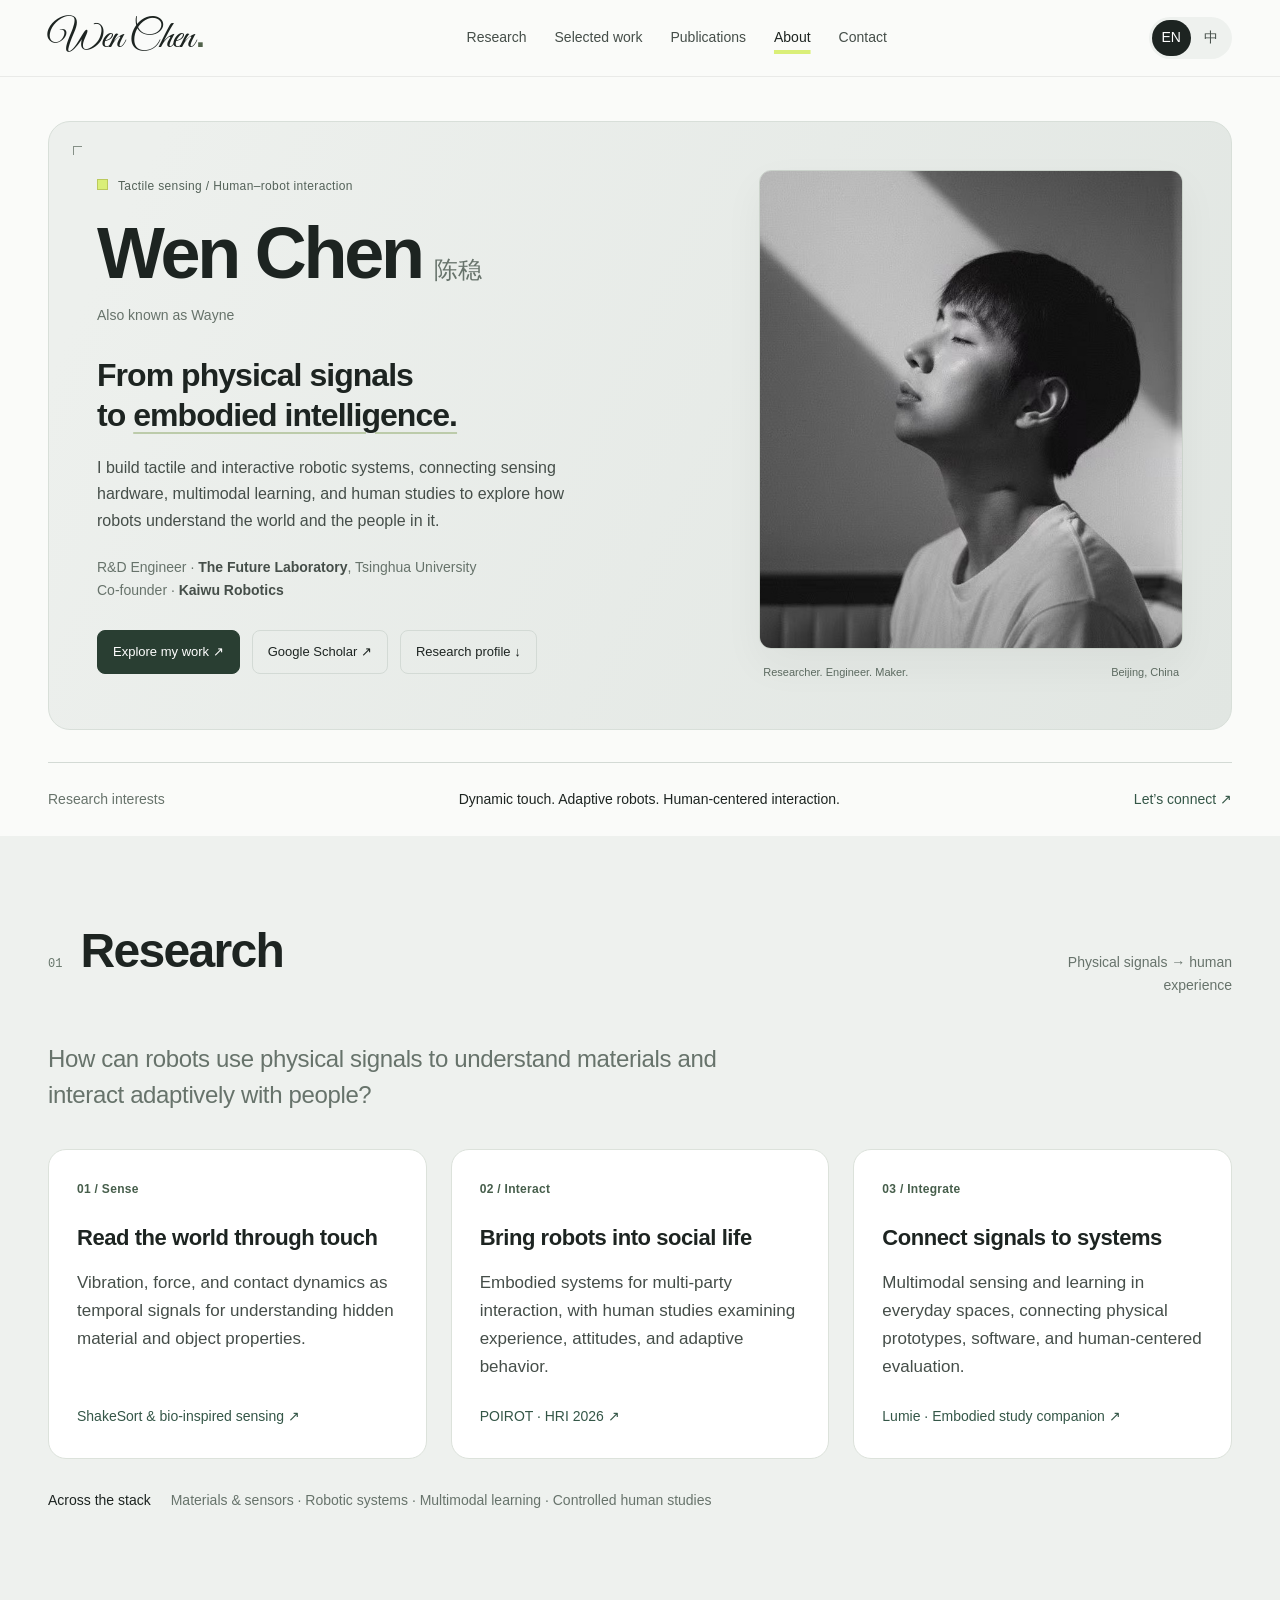
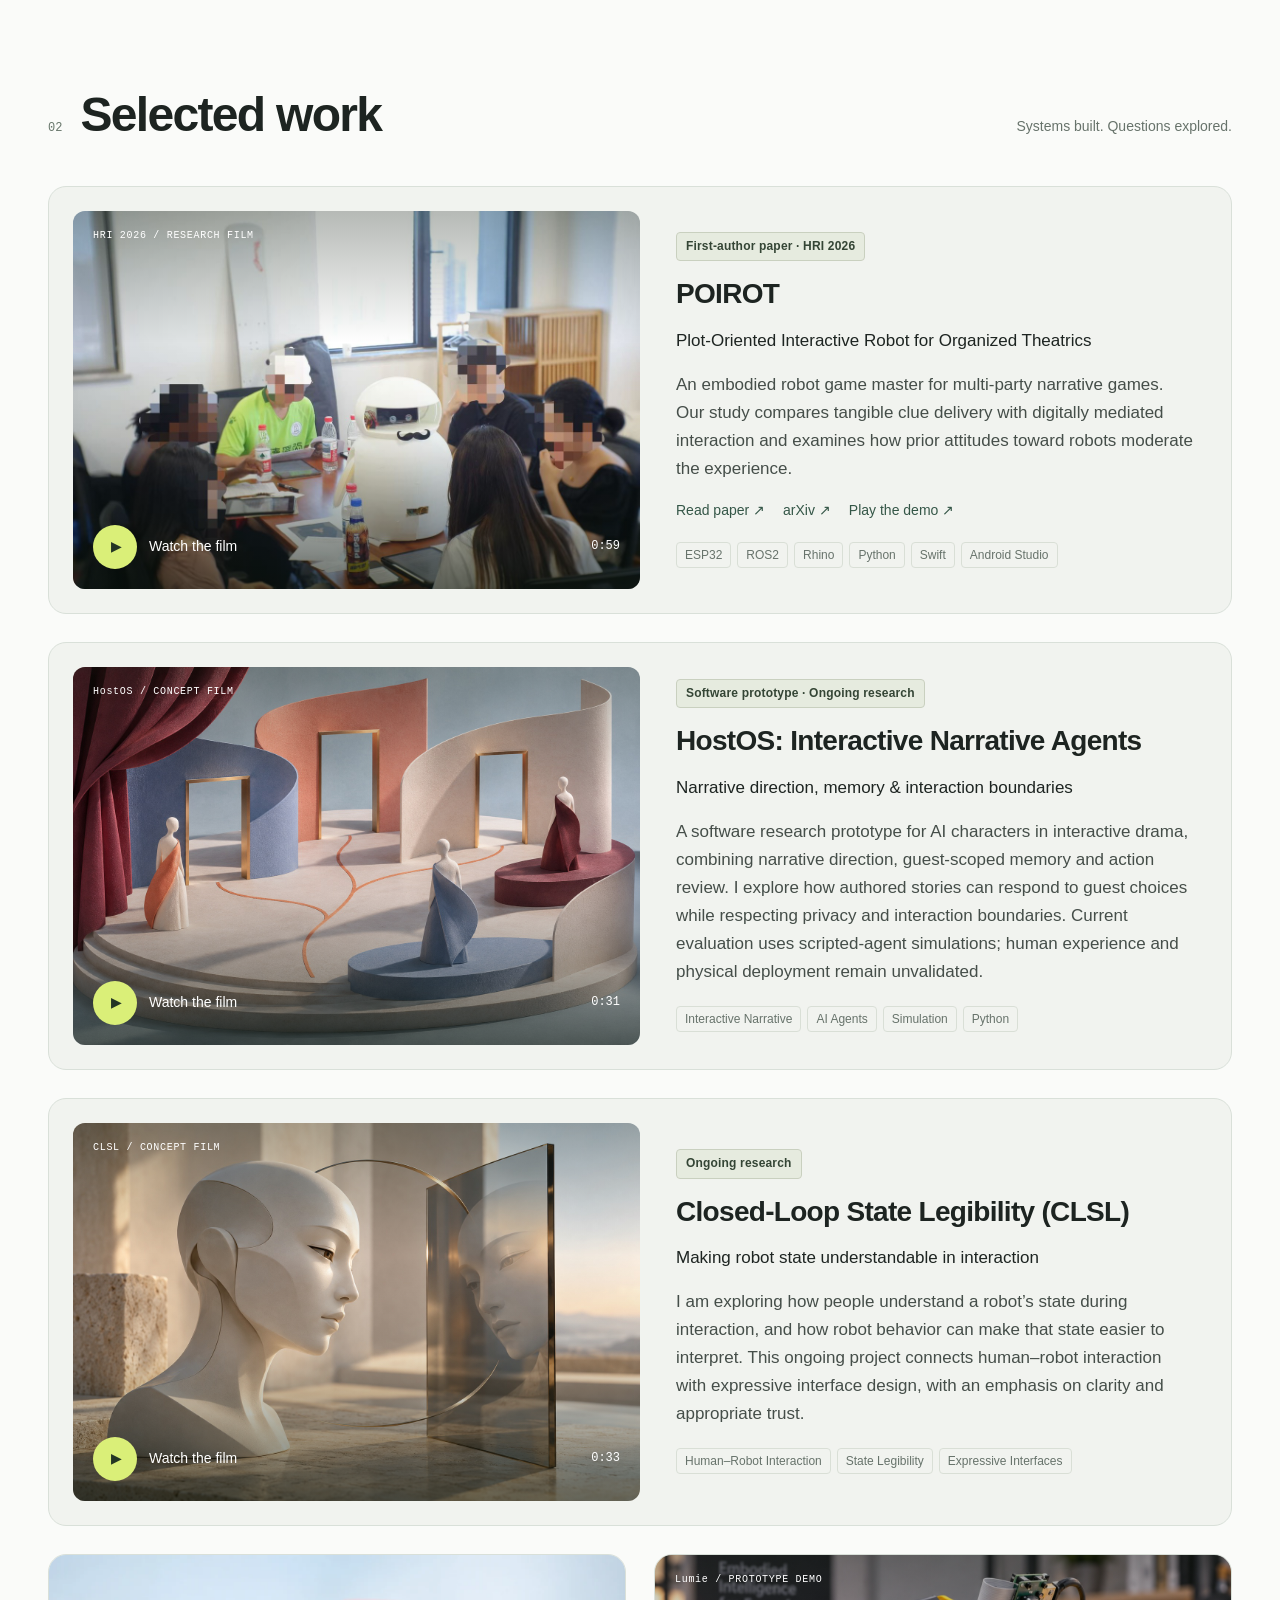
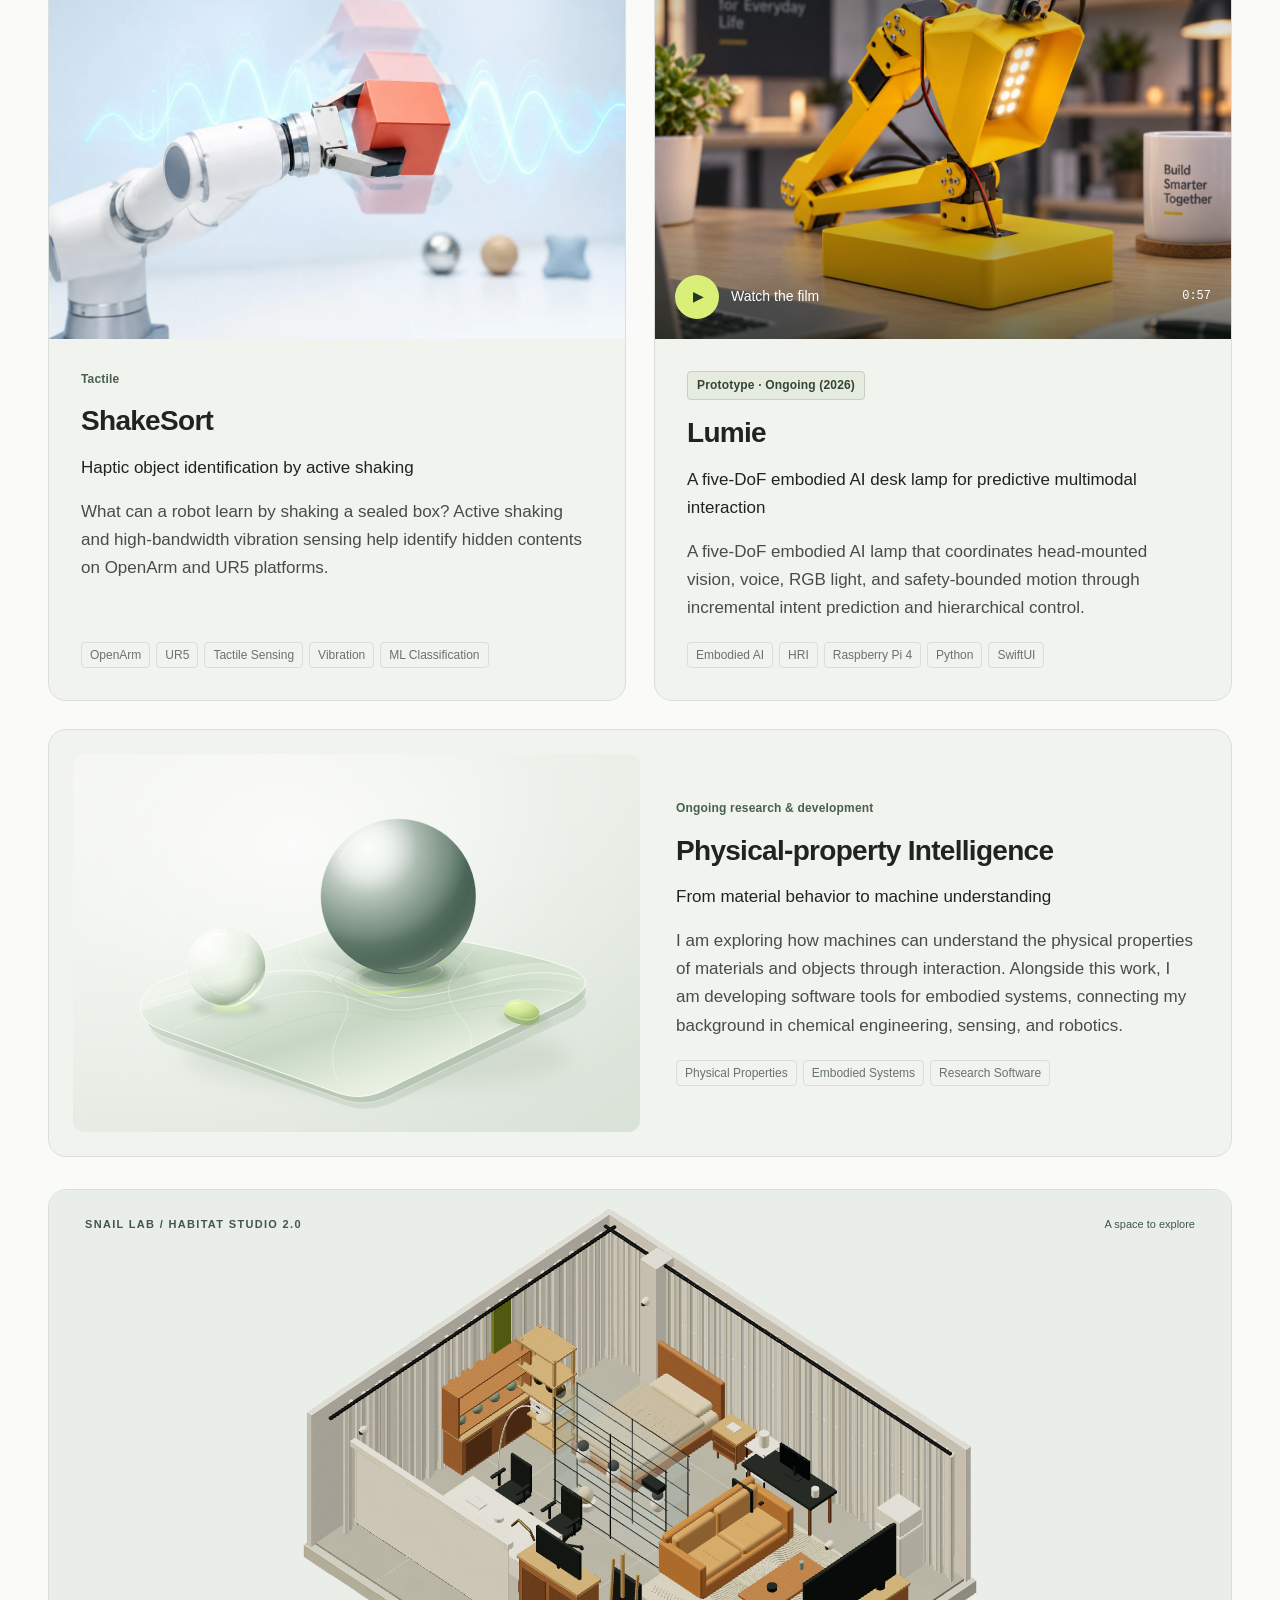
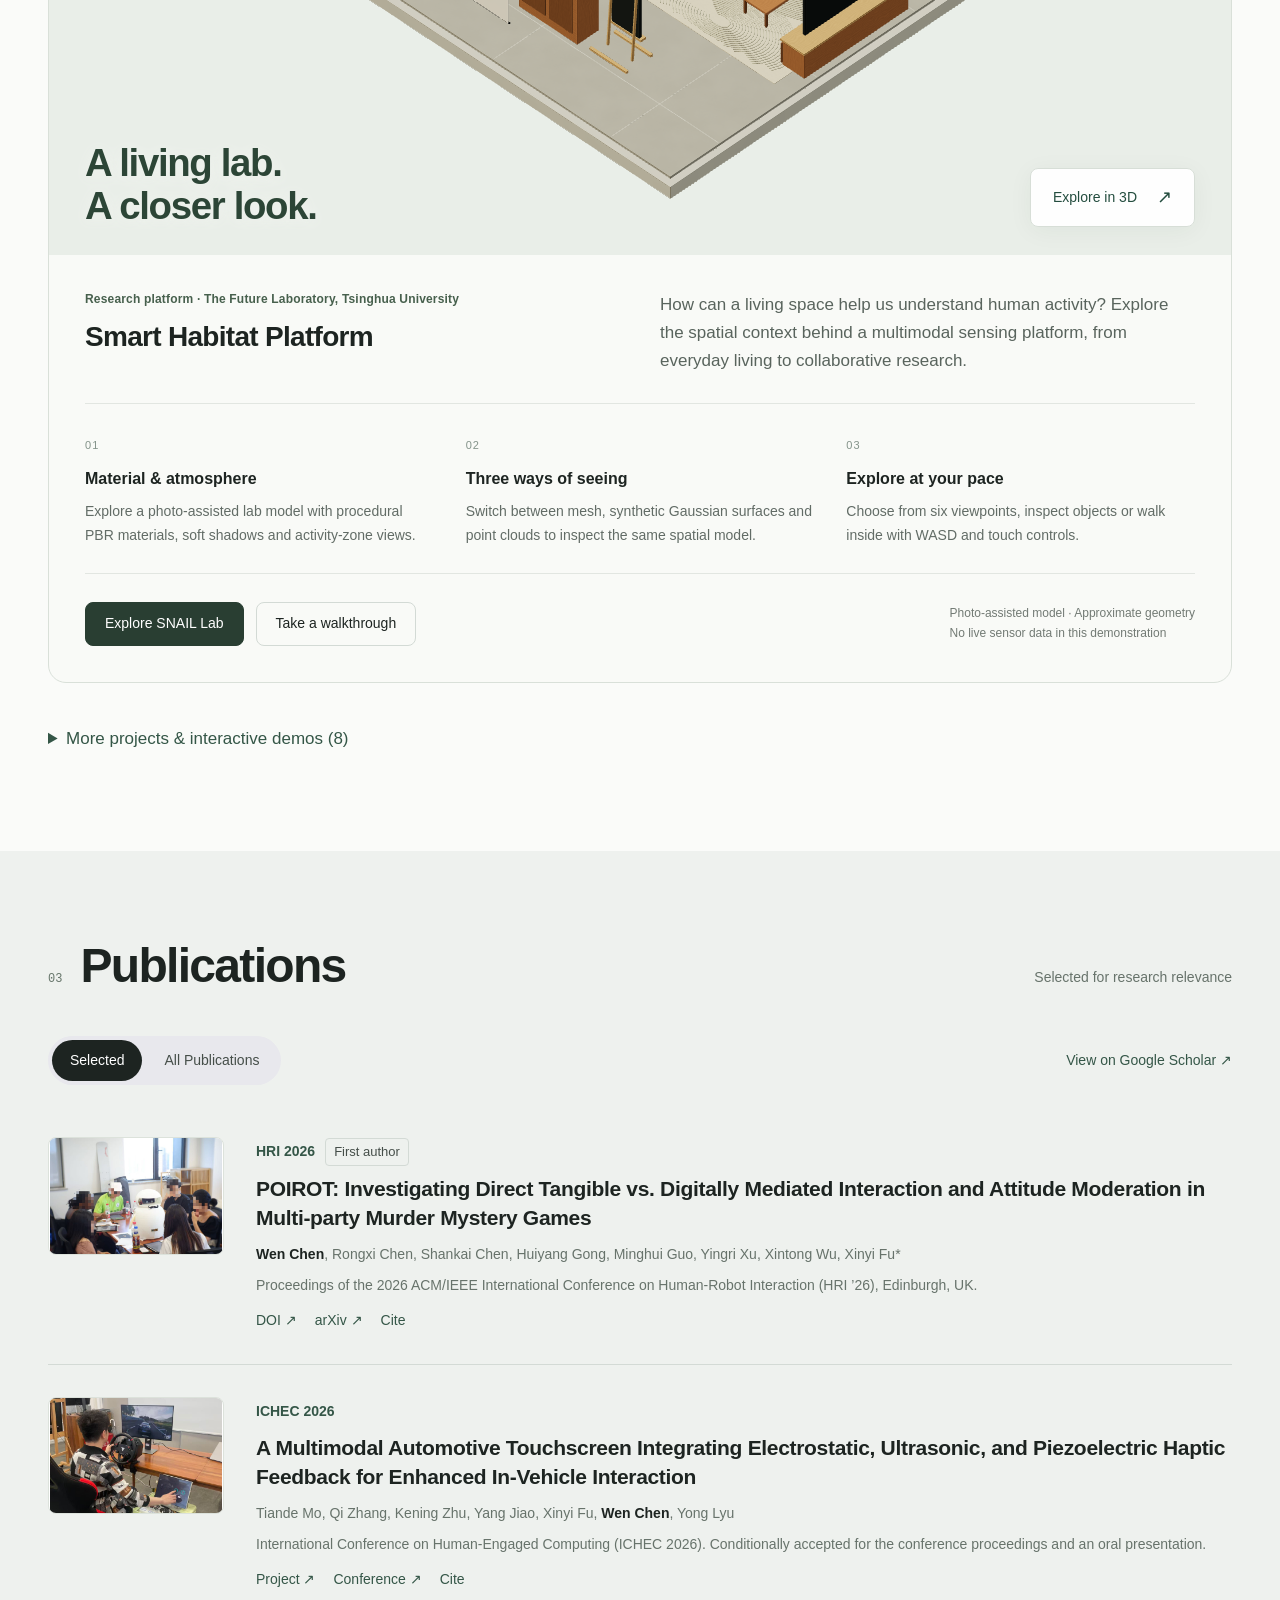
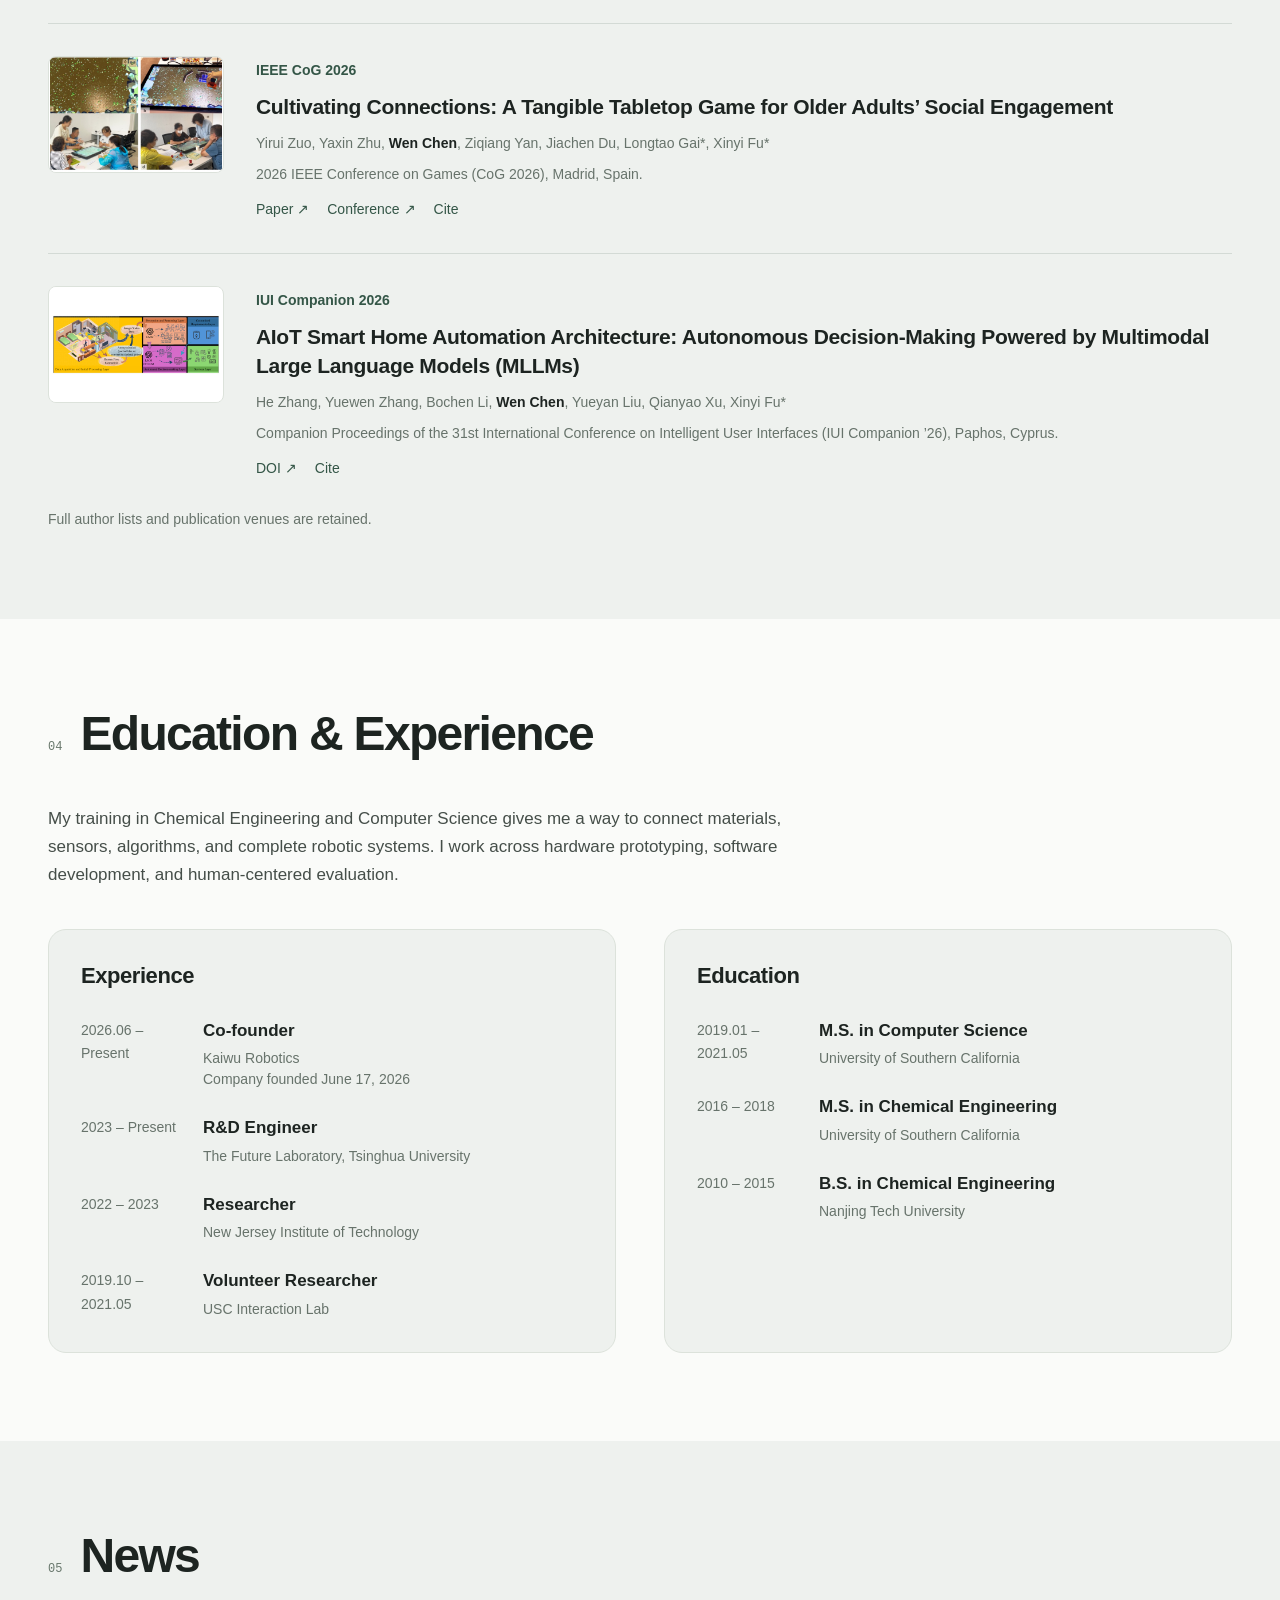
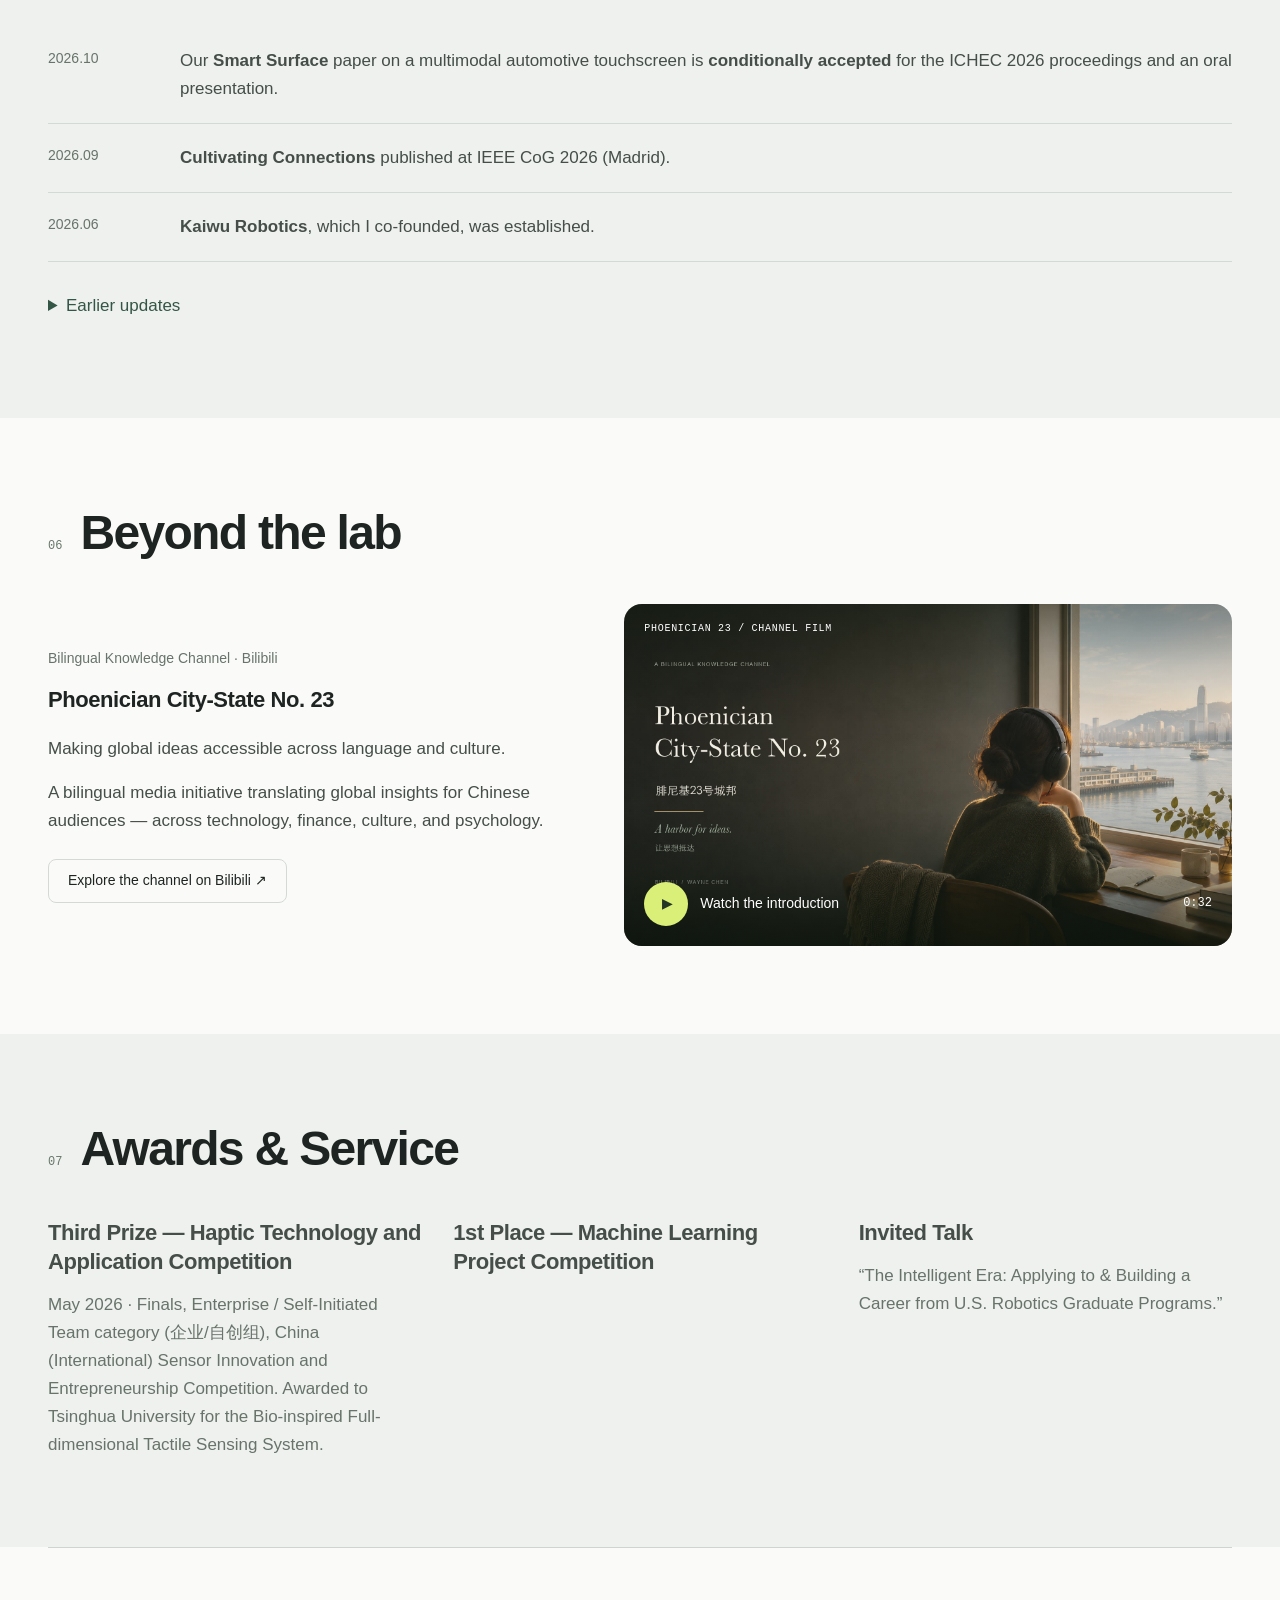
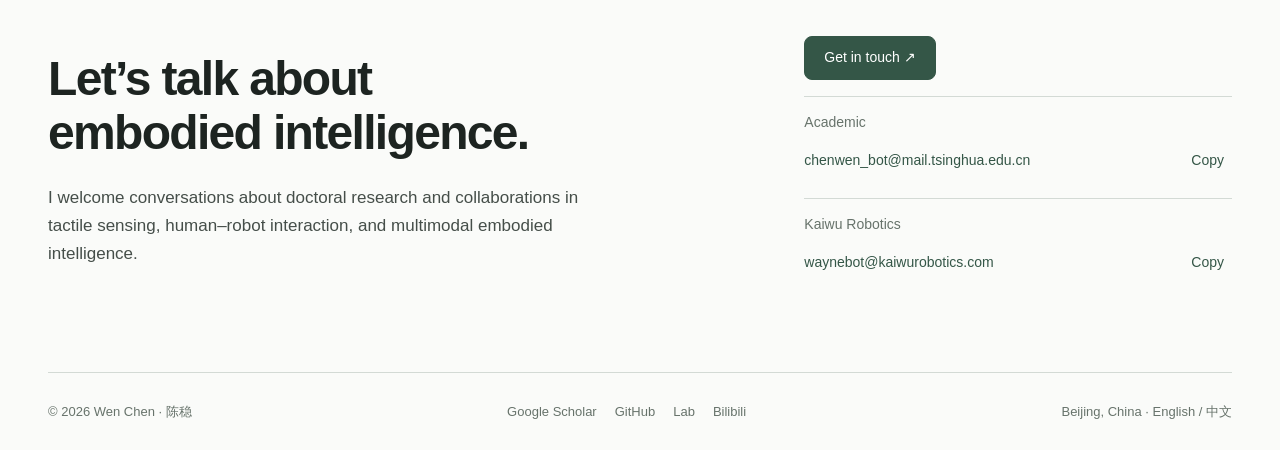
==== commit 579a3b32: "Add Phoenician channel introduction film to outreach section" ====
--- a/index.html
+++ b/index.html
@@ -27,7 +27,7 @@
   <link rel="manifest" href="site.webmanifest" />
 
   <link rel="preload" href="assets/fonts/signature.ttf" as="font" type="font/ttf" crossorigin />
-  <link rel="stylesheet" href="assets/css/site.css?v=20261028-clsl" />
+  <link rel="stylesheet" href="assets/css/site.css?v=20261115-channel-film" />
   <link rel="stylesheet" href="assets/css/habitat.css?v=20261009-v2" />
   <link rel="stylesheet" href="assets/css/project-video.css?v=20260923-film" />
   <link rel="stylesheet" href="assets/css/studio.css?v=20260923-film" />
@@ -114,9 +114,9 @@
     </div>
   </noscript>
 
-  <script src="assets/js/content.js?v=20261115-lumie-film" defer></script>
+  <script src="assets/js/content.js?v=20261115-channel-film" defer></script>
   <script src="assets/js/project-video.js?v=20261115-project-films" defer></script>
   <script src="assets/js/tep-monitor.js?v=20260925-copy" defer></script>
-  <script src="assets/js/app.js?v=20261115-project-films" defer></script>
+  <script src="assets/js/app.js?v=20261115-channel-film" defer></script>
 </body>
 </html>
--- a/assets/css/site.css
+++ b/assets/css/site.css
@@ -211,11 +211,15 @@
 .news-item .when { color: var(--muted); font-size: var(--type-meta); font-variant-numeric: tabular-nums; }
 .news-item .what { font-size: var(--type-body); }
 .news-archive { margin-top: 20px; }
-.outreach { display: grid; grid-template-columns: 1.2fr 1fr; gap: 56px; align-items: center; }
+.outreach { display: grid; grid-template-columns: minmax(0,1fr) minmax(0,1.15fr); gap: 48px; align-items: center; }
 .ot-body h3 { margin: 12px 0 20px; }
 .ot-kicker { color: var(--muted); font-size: var(--type-meta); }
 .topics, .tagline { font-size: var(--type-body); }
 .ot-media img { width: 100%; aspect-ratio: 4/3; object-fit: cover; border-radius: var(--card-radius); }
+.ot-media { min-width:0; }
+.ot-media .project-film-trigger { height:auto; aspect-ratio:16/9; overflow:hidden; border-radius:var(--card-radius); }
+.ot-media .project-film-trigger img { aspect-ratio:16/9; border-radius:0; }
+.outreach-link { margin-top:8px; }
 .awards { display: grid; grid-template-columns: repeat(3, minmax(0, 1fr)); gap: 32px; }
 .award .ic { display: none; }
 .award .ti { margin-bottom: 14px; }
